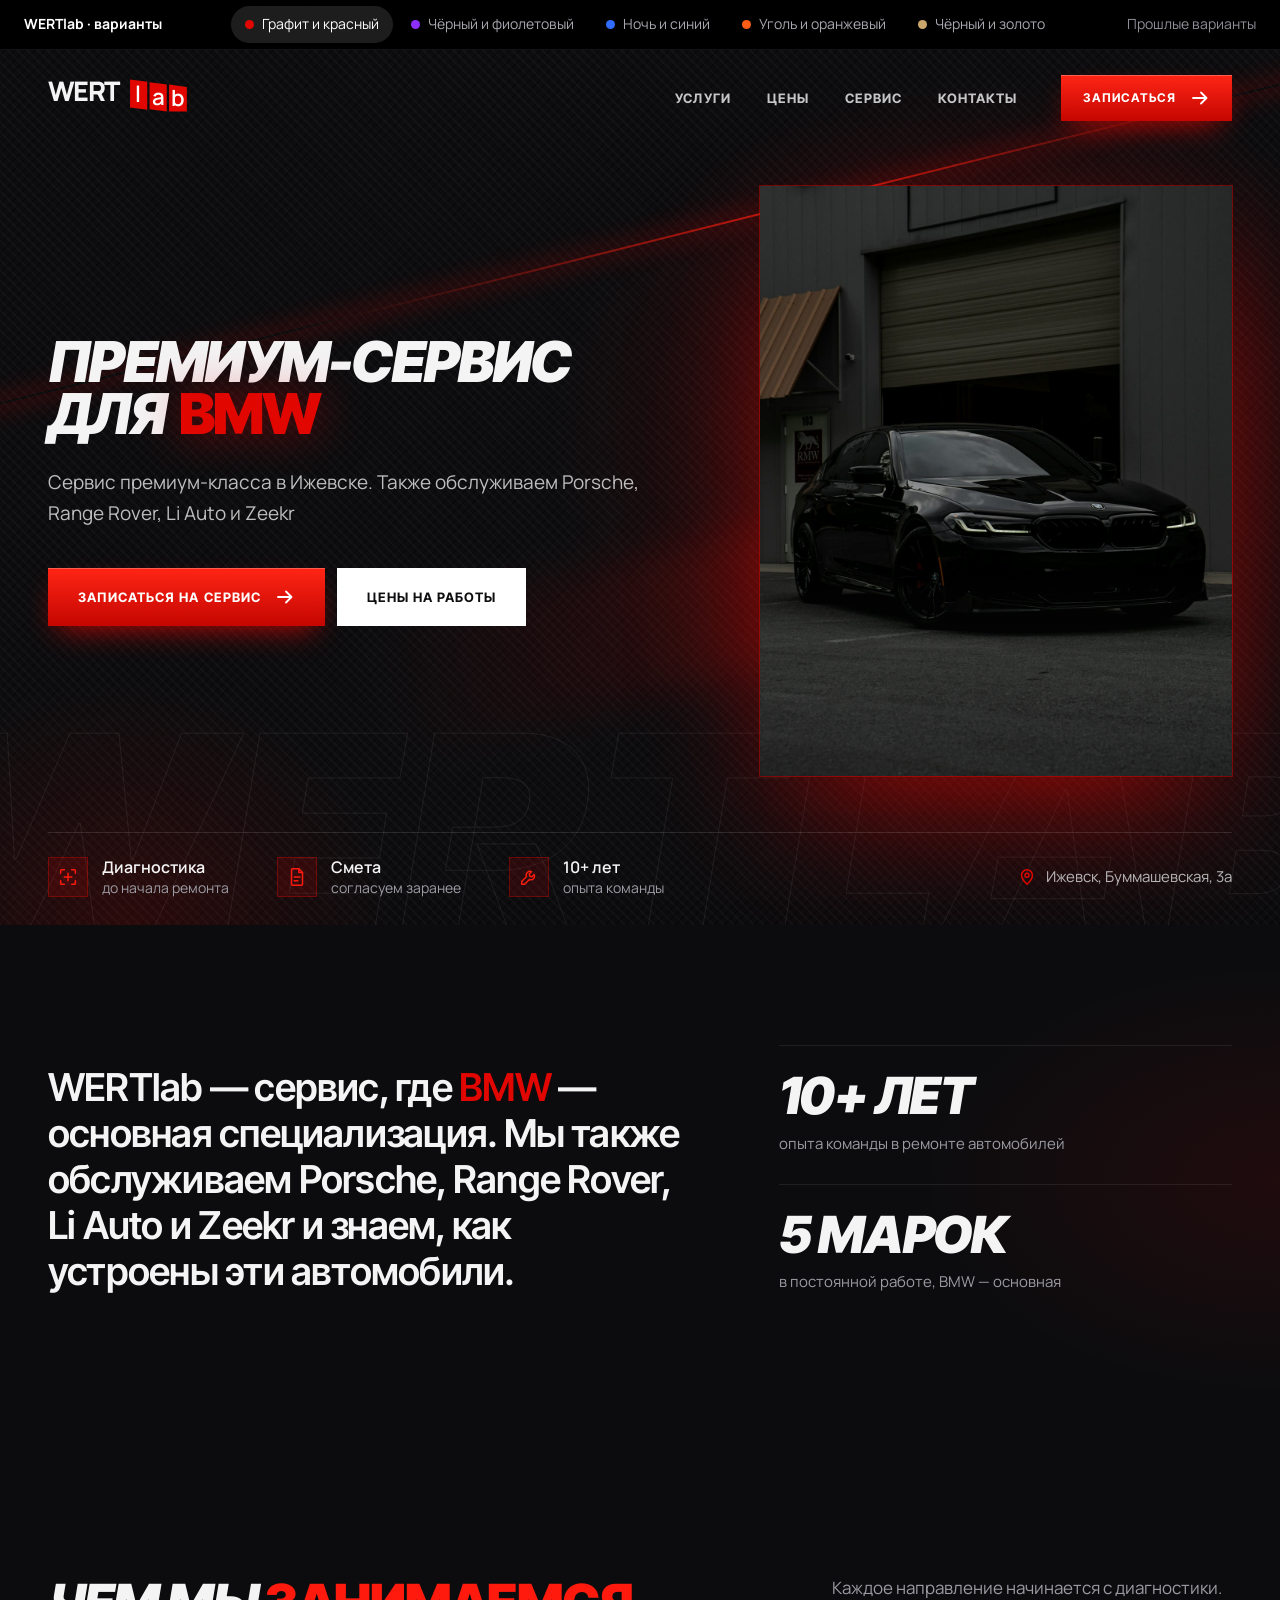
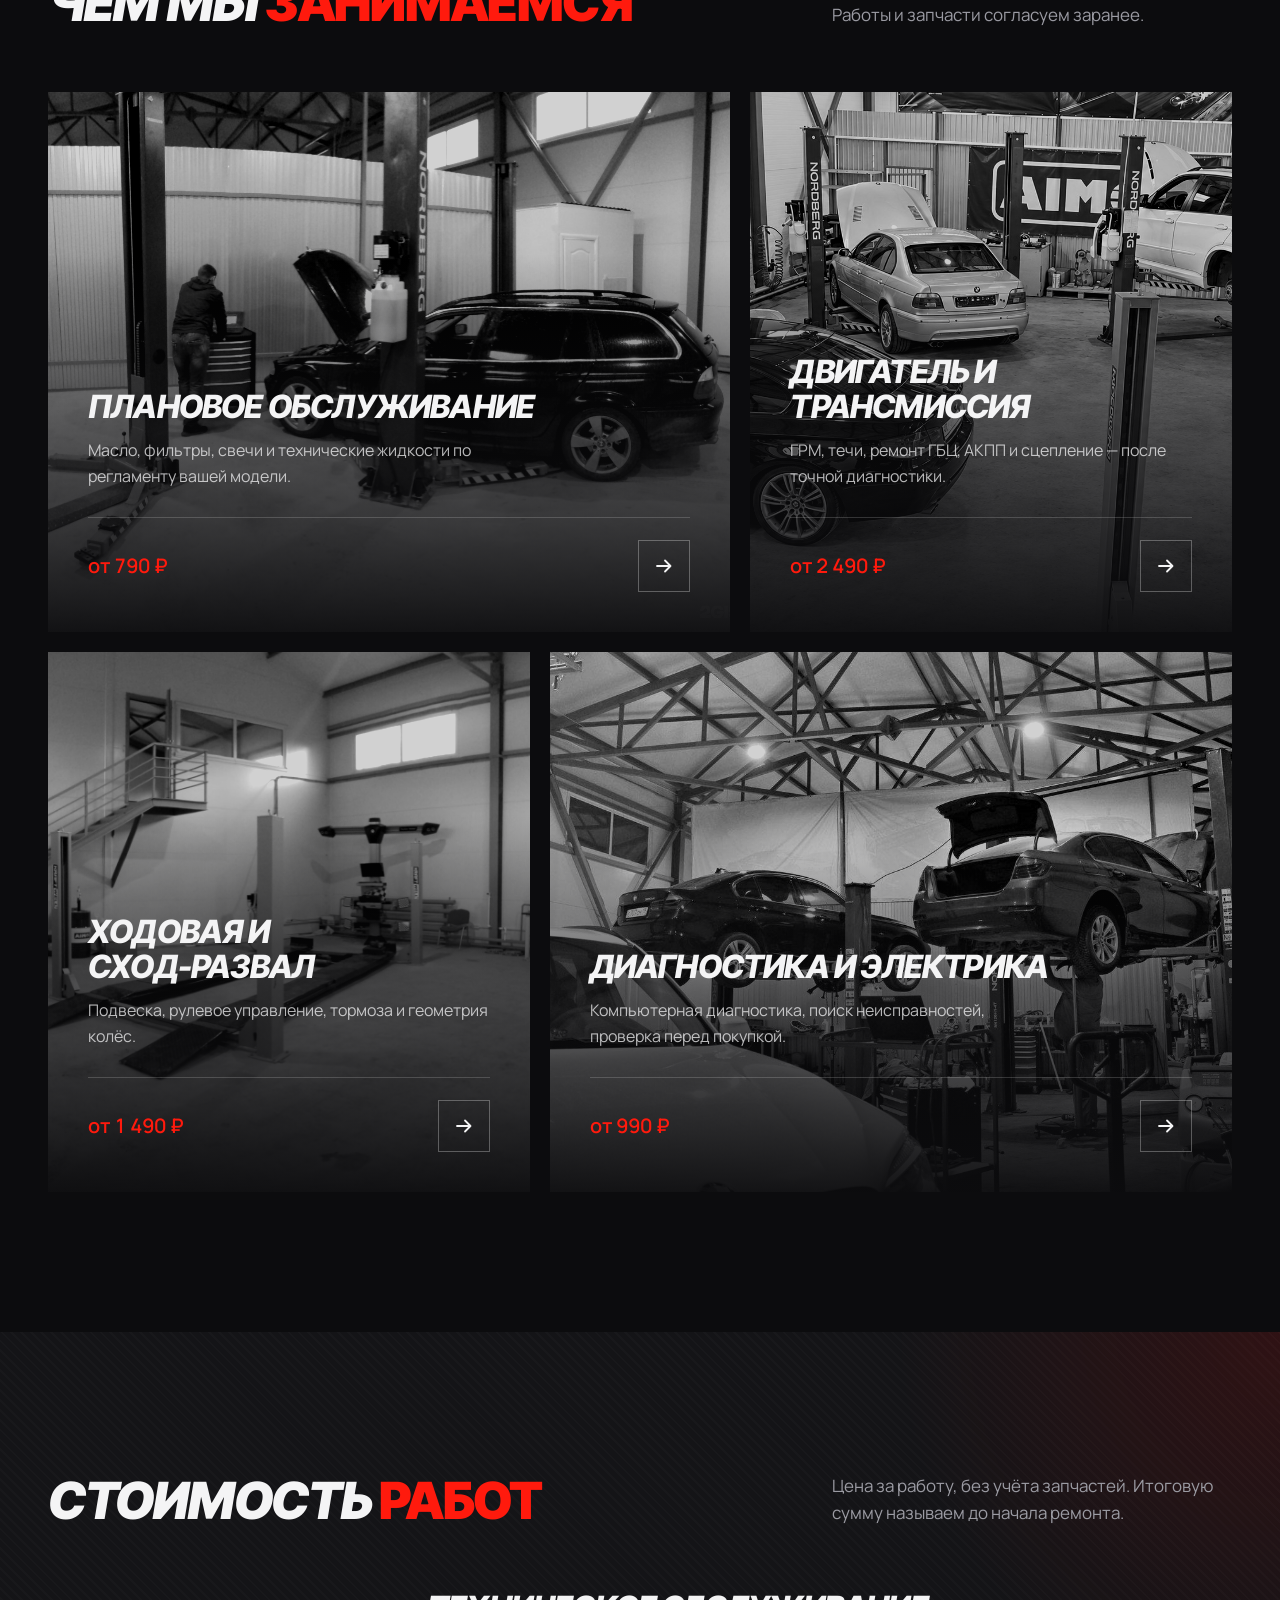
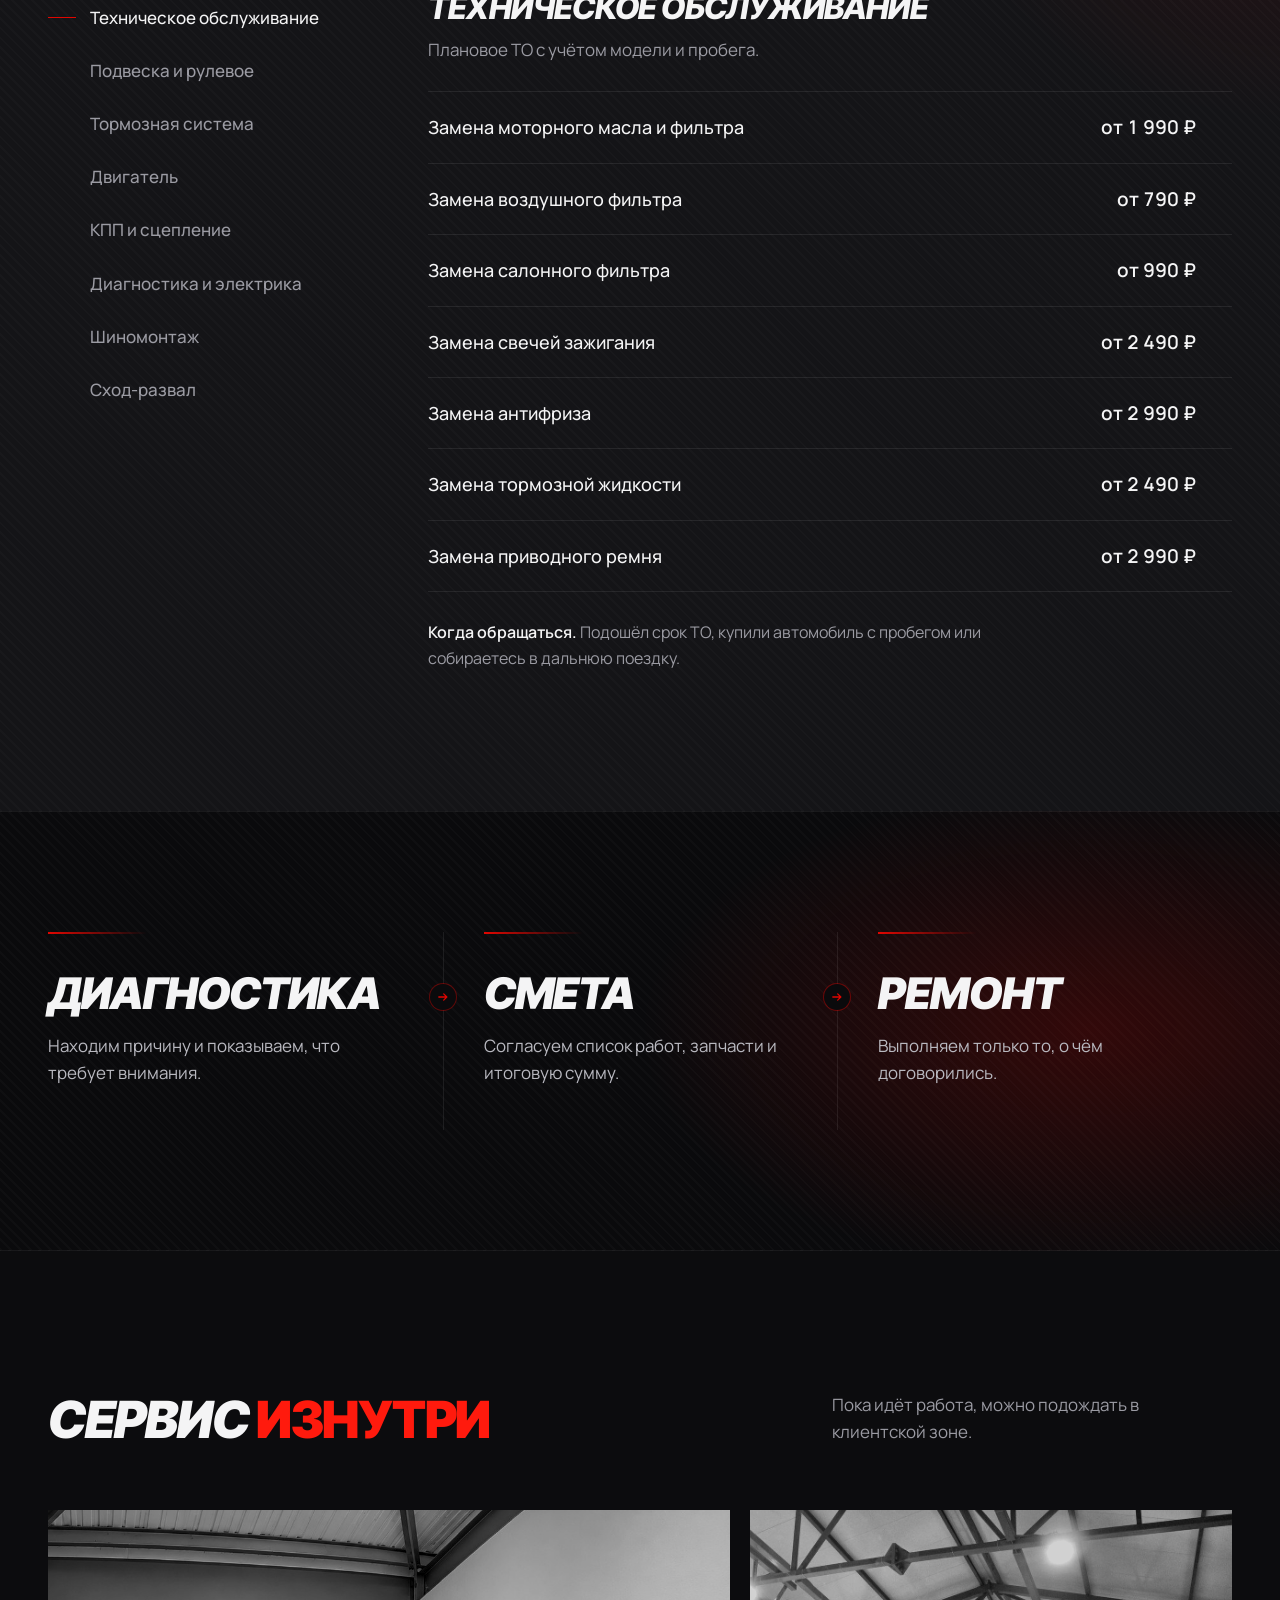
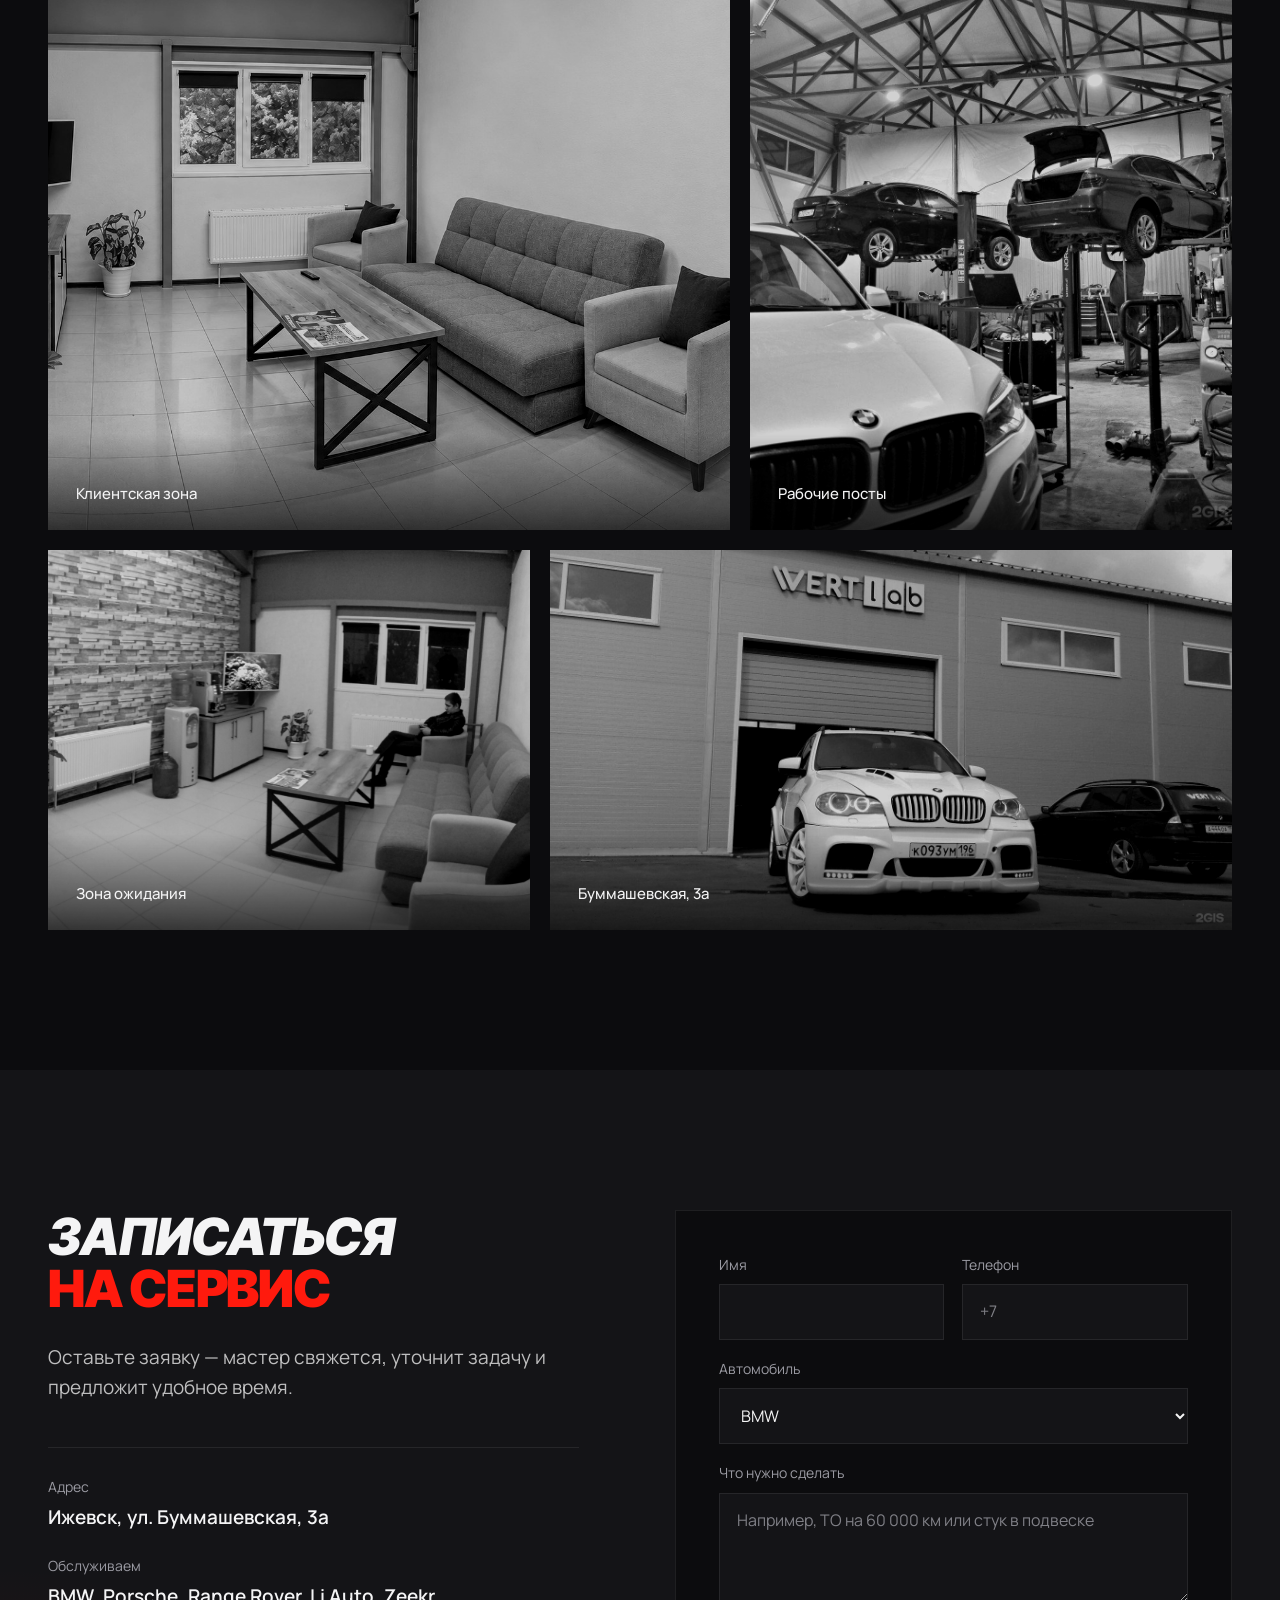
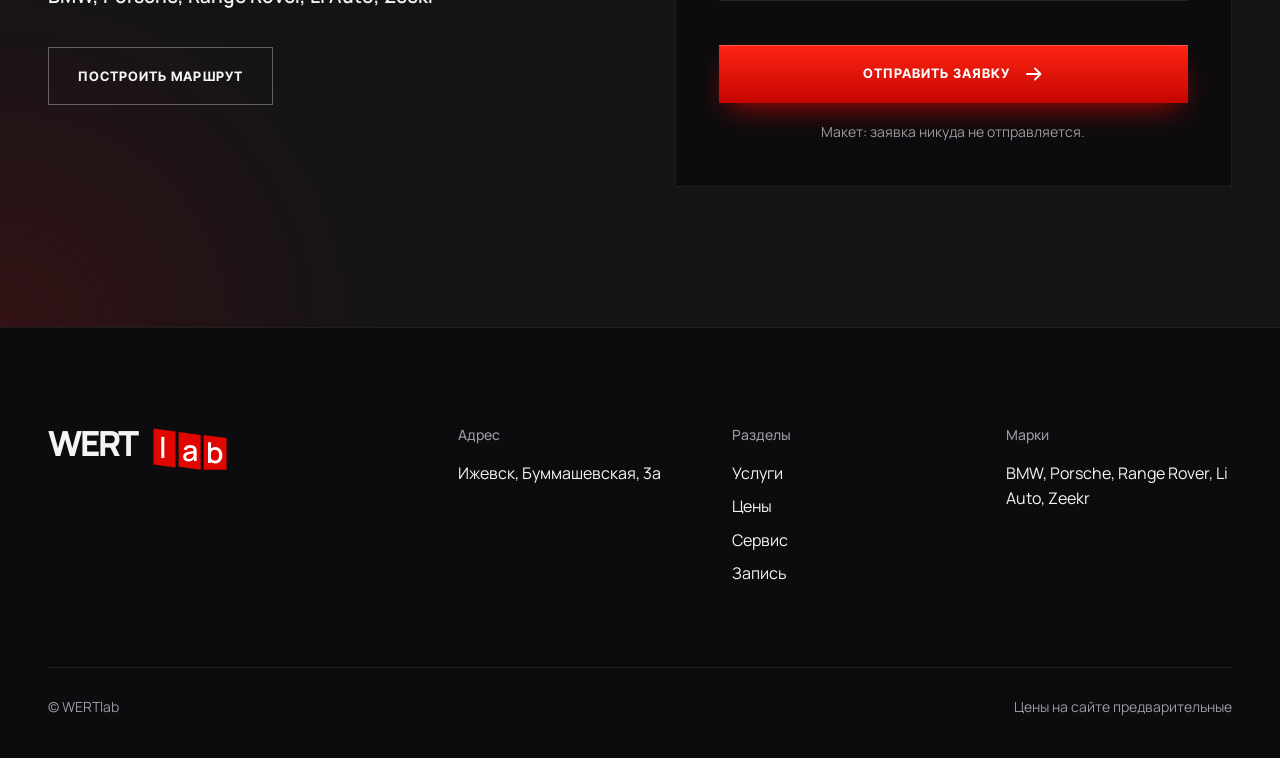
==== index.html @ 6cf9377e "WERTlab: 5 design variants for preview Co-Authored-By: Claude Opus 5.5 <noreply@anthropic.com>" ====
<!doctype html>
<html lang="ru"><head><meta charset="UTF-8"><meta name="viewport" content="width=device-width,initial-scale=1"><meta name="theme-color" content="#0b0b0e"><meta name="description" content="WERTlab — обслуживание и ремонт BMW, Porsche, Range Rover, Li Auto и Zeekr в Ижевске."><title>WERTlab — автосервис</title>
<link rel="preconnect" href="https://fonts.googleapis.com"><link rel="preconnect" href="https://fonts.gstatic.com" crossorigin>
<link href="https://fonts.googleapis.com/css2?family=Manrope:wght@400;500;600;700;800&family=Oswald:wght@500;600;700&family=Jost:wght@400;500;600&family=Inter+Tight:ital,wght@0,500;0,600;0,700;0,800;0,900;1,800;1,900&family=Cormorant+Garamond:ital,wght@0,500;0,600;1,500;1,600&display=swap" rel="stylesheet">
<link rel="stylesheet" href="v6.css"><link rel="stylesheet" href="v6-accent.css"></head>
<body>
<div class="switcher"><span class="switcher-title">WERTlab · варианты</span><div class="switcher-tabs"></div><a href="old.html" class="switcher-old">Прошлые варианты</a></div>
<main id="site"></main>

<script>if(/tgWebApp/.test(location.hash+location.search))document.write('<script src="https://telegram.org/js/telegram-web-app.js"><\/script>')</script>
<script src="v6.js"></script></body></html>
---- v6.css ----
/* WERTlab v6 — пять премиальных тем на общей редакционной сетке */
:root{--ease:cubic-bezier(.16,1,.3,1);--sw:50px}
.red{--bg:#0f0f11;--s1:#161619;--s2:#1e1e22;--ink:#f4f4f5;--muted:#9b9ba3;--line:#ffffff14;--accent:#e10600;--accent-hi:#ff1a0d;--on:#fff;
 --hf:'Jost',sans-serif;--hw:500;--hls:.01em;--htt:uppercase;--r:0px;--rb:0px;--grade:grayscale(1) contrast(1.12) brightness(.82);--tint:transparent}
.violet{--bg:#09090c;--s1:#101015;--s2:#17171e;--ink:#fafafa;--muted:#a1a1ac;--line:#ffffff13;--accent:#8a2eff;--accent-hi:#a052ff;--on:#fff;
 --hf:'Manrope',sans-serif;--hw:700;--hls:-.035em;--htt:none;--r:16px;--rb:12px;--grade:saturate(.55) contrast(1.06) brightness(.78);--tint:#8a2eff}
.blue{--bg:#060a12;--s1:#0c121e;--s2:#121a2a;--ink:#f1f4fa;--muted:#97a3b8;--line:#a9bcff17;--accent:#2f6bff;--accent-hi:#5687ff;--on:#fff;
 --hf:'Inter Tight',sans-serif;--hw:500;--hls:-.035em;--htt:none;--r:22px;--rb:999px;--grade:grayscale(1) contrast(1.08) brightness(.85);--tint:#2f6bff}
.orange{--bg:#121212;--s1:#1a1a1a;--s2:#232323;--ink:#f3f0ea;--muted:#a29d95;--line:#ffffff15;--accent:#ff5b14;--accent-hi:#ff7536;--on:#130903;
 --hf:'Oswald',sans-serif;--hw:500;--hls:.005em;--htt:uppercase;--r:0px;--rb:0px;--grade:saturate(.55) contrast(1.1) brightness(.8);--tint:transparent}
.gold{--bg:#0a0908;--s1:#12100e;--s2:#1a1714;--ink:#f2ede4;--muted:#a59c8f;--line:#c9a66b22;--accent:#c9a66b;--accent-hi:#dcbd86;--on:#15100a;
 --hf:'Cormorant Garamond',serif;--hw:500;--hls:-.005em;--htt:none;--r:0px;--rb:0px;--grade:saturate(.4) sepia(.22) contrast(1.05) brightness(.74);--tint:transparent}

*{box-sizing:border-box}html{scroll-behavior:smooth;scroll-padding-top:var(--sw)}
body{margin:0;font-family:'Manrope',Arial,sans-serif;font-size:16px;line-height:1.6;background:var(--bg,#0b0b0e);color:var(--ink,#fff);-webkit-font-smoothing:antialiased}
body:after{content:'';position:fixed;inset:0;z-index:100;pointer-events:none;opacity:.07;mix-blend-mode:overlay;background:url("data:image/svg+xml,%3Csvg xmlns='http://www.w3.org/2000/svg' width='160' height='160'%3E%3Cfilter id='n'%3E%3CfeTurbulence type='fractalNoise' baseFrequency='.8' numOctaves='3' stitchTiles='stitch'/%3E%3C/filter%3E%3Crect width='100%25' height='100%25' filter='url(%23n)'/%3E%3C/svg%3E")}
::selection{background:var(--accent);color:var(--on)}html{scrollbar-color:#ffffff2a var(--bg)}
h1,h2,h3,h4,p,dl,dd,ol,ul,figure{margin:0;padding:0}ol,ul{list-style:none}a{color:inherit;text-decoration:none}
button,input,select,textarea{font:inherit;color:inherit}button{cursor:pointer;background:none;border:0;padding:0;text-align:inherit}
img{display:block;max-width:100%}em{font-style:normal;color:var(--accent)}
:focus-visible{outline:2px solid var(--accent);outline-offset:3px}
.wrap{width:min(1320px,calc(100% - 96px));margin-inline:auto}
#site{background:var(--bg);overflow:clip}
h1,h2,h3{font-family:var(--hf);font-weight:var(--hw);letter-spacing:var(--hls);text-transform:var(--htt);text-wrap:balance}
h1{font-size:clamp(52px,7vw,96px);line-height:.98}
h2{font-size:clamp(38px,4.4vw,64px);line-height:1.02}
.red h1{font-size:clamp(56px,7.4vw,104px);line-height:.95}.red h2{font-size:clamp(36px,4vw,58px)}
.orange h1{font-size:clamp(72px,10vw,150px);line-height:.88}.orange h2{font-size:clamp(46px,5.4vw,80px);line-height:.95}
.gold h1{font-size:clamp(56px,7.2vw,104px);line-height:.98}.gold h2{font-size:clamp(46px,5vw,72px);line-height:1}.gold em{font-style:italic}
.lead{font-size:19px;line-height:1.6;color:color-mix(in srgb,var(--ink) 76%,transparent);max-width:32em}

/* переключатель вариантов */
.switcher{position:sticky;top:0;z-index:90;height:var(--sw);display:flex;align-items:center;gap:16px;padding:0 24px;background:#000;border-bottom:1px solid #ffffff12;font-size:14px;color:#fff}
.switcher-title{font-weight:700;white-space:nowrap}.switcher-tabs{display:flex;gap:4px;margin-inline:auto;overflow-x:auto;scrollbar-width:none}
.switcher-tabs button{display:flex;align-items:center;gap:8px;padding:7px 14px;border-radius:999px;color:#a6a6ae;white-space:nowrap;transition:background .2s,color .2s}
.switcher-tabs button:hover{color:#fff;background:#ffffff0d}.switcher-tabs i{width:9px;height:9px;border-radius:50%}
.switcher-tabs button.on{background:#ffffff1c;color:#fff}.switcher-old{color:#8d8d96;white-space:nowrap}.switcher-old:hover{color:#fff}

/* кнопки */
.btn{--h:58px;position:relative;isolation:isolate;overflow:hidden;display:inline-flex;align-items:center;justify-content:center;gap:14px;height:var(--h);padding:0 30px;border-radius:var(--rb);background:var(--accent);color:var(--on);font-weight:700;font-size:16px;line-height:1;white-space:nowrap;cursor:pointer;user-select:none;-webkit-tap-highlight-color:transparent;
 transition:transform .4s var(--ease),box-shadow .4s var(--ease),background-color .3s,color .3s}
.btn:before{content:'';position:absolute;inset:0;z-index:-1;background:linear-gradient(105deg,transparent 35%,#ffffff45 50%,transparent 65%);transform:translateX(-110%);transition:transform .8s var(--ease)}
.btn:hover{transform:translateY(-2px);background:var(--accent-hi);box-shadow:0 18px 36px -14px color-mix(in srgb,var(--accent) 75%,transparent)}
.btn:hover:before{transform:translateX(110%)}
.btn:active{transform:translateY(0) scale(.97);box-shadow:0 6px 14px -8px var(--accent);transition-duration:.1s}
.arr{width:20px;height:20px;flex-shrink:0;fill:none;stroke:currentColor;stroke-width:1.8;stroke-linecap:round;stroke-linejoin:round;transition:transform .4s var(--ease)}
.btn:hover .arr{transform:translateX(5px)}
.btn-sm{--h:46px;padding:0 22px;font-size:15px}.btn-wide{width:100%}
.btn-ghost{background:transparent;color:var(--ink);box-shadow:inset 0 0 0 1px color-mix(in srgb,var(--ink) 35%,transparent)}
.btn-ghost:hover{background:color-mix(in srgb,var(--ink) 7%,transparent);box-shadow:inset 0 0 0 1px var(--ink),0 18px 36px -20px #000}
.btn-ghost:active{box-shadow:inset 0 0 0 1px var(--ink)}
.btn-ghost:before,.btn-white:before{background:linear-gradient(105deg,transparent 35%,color-mix(in srgb,var(--ink) 14%,transparent) 50%,transparent 65%)}
.btn-white{background:#fff;color:#0d0d0f}.btn-white:hover{background:#fff;box-shadow:0 18px 36px -18px #ffffff70}.btn-white:before{background:linear-gradient(105deg,transparent 35%,#0000001a 50%,transparent 65%)}
.btn-white:active{box-shadow:0 6px 14px -8px #fff8}
.actions{display:flex;flex-wrap:wrap;gap:12px;margin-top:40px}
.gold .btn,.red .btn{text-transform:uppercase;letter-spacing:.14em;font-size:13px;font-weight:700}.gold .btn-sm,.red .btn-sm{font-size:12px}
.orange .btn{text-transform:uppercase;letter-spacing:.08em;font-size:14px}

/* шапка */
.nav{position:absolute;top:var(--sw);left:0;right:0;z-index:20}
.nav-in{display:flex;align-items:center;gap:44px;height:96px}
.brand{width:140px;flex-shrink:0;display:block}.wordmark{width:100%;height:auto;overflow:visible}
.wordmark .wert{font:800 47px 'Manrope',sans-serif;letter-spacing:-3px;fill:var(--ink)}.lab-blocks{fill:var(--accent)}.lab-text{fill:var(--on)}.lab-text text{font:600 39px 'Manrope',sans-serif}
.nav-links{display:flex;gap:36px;margin-left:auto;font-size:15px;font-weight:500}
.nav-links a{position:relative;color:color-mix(in srgb,var(--ink) 80%,transparent);transition:color .25s}.nav-links a:hover{color:var(--ink)}
.nav-links a:after{content:'';position:absolute;left:0;right:0;bottom:-7px;height:1px;background:var(--accent);transform:scaleX(0);transform-origin:right;transition:transform .45s var(--ease)}
.nav-links a:hover:after{transform:scaleX(1);transform-origin:left}
.red .nav-links,.gold .nav-links{text-transform:uppercase;letter-spacing:.14em;font-size:13px}
.orange .nav-links{text-transform:uppercase;letter-spacing:.08em;font-size:14px}

/* фото и грейдинг */
.ph{position:relative;overflow:hidden;border-radius:var(--r);background:var(--s2)}
.ph img{width:100%;height:100%;object-fit:cover;filter:var(--grade);transform:scale(1.001);transition:transform 1.4s var(--ease),opacity 1s var(--ease)}
.ph:after{content:'';position:absolute;inset:0;background:var(--tint);mix-blend-mode:color;opacity:.32;pointer-events:none}
.violet .ph:after{opacity:.16}

/* появление при прокрутке */
.js .rv{opacity:0;transform:translateY(28px);transition:opacity 1s var(--ease),transform 1.1s var(--ease)}
.js .rv.in{opacity:1;transform:none}
.js .ph img{opacity:0;transform:scale(1.08)}.js .ph.in img{opacity:1;transform:scale(1.001)}
.hero .rv{transition-delay:.1s}.hero .lead.rv{transition-delay:.22s}

/* HERO общие */
.hero{position:relative;padding-top:96px}
.hero-media{position:absolute;inset:0;overflow:hidden}.hero-media img{width:100%;height:100%;object-fit:cover;filter:var(--grade)}
.hero-copy{position:relative;z-index:3}
.hero-bar{position:relative;z-index:3;display:flex;align-items:center;gap:40px;padding:24px 0 28px;border-top:1px solid color-mix(in srgb,var(--ink) 16%,transparent);font-size:15px;color:color-mix(in srgb,var(--ink) 72%,transparent)}
.hero-bar a{display:inline-flex;align-items:center;gap:10px;transition:color .25s}.hero-bar a:hover{color:var(--ink)}
.ico{width:18px;height:18px;fill:none;stroke:var(--accent);stroke-width:1.6}
.hb-brands{letter-spacing:.06em}
.hb-scroll{margin-left:auto;width:44px;height:44px;border-radius:50%;box-shadow:inset 0 0 0 1px color-mix(in srgb,var(--ink) 30%,transparent);justify-content:center;transition:box-shadow .3s}
.hb-scroll i{width:1px;height:16px;background:var(--ink);position:relative;animation:cue 2.2s var(--ease) infinite}
.hb-scroll:hover{box-shadow:inset 0 0 0 1px var(--accent)}
@keyframes cue{0%{transform:translateY(-6px);opacity:0}40%{opacity:1}100%{transform:translateY(8px);opacity:0}}

/* full — красный */
.hero-full{min-height:clamp(720px,calc(100svh - var(--sw)),940px);display:flex;flex-direction:column;justify-content:flex-end}
.hero-full .hero-media{left:30%}.hero-full .hero-media img{object-position:center 55%;-webkit-mask:linear-gradient(90deg,transparent,#000 36%);mask:linear-gradient(90deg,transparent,#000 36%)}
.hero-full:before{content:'';position:absolute;inset:0;z-index:2;background:linear-gradient(180deg,var(--bg) 0%,transparent 26%),linear-gradient(90deg,var(--bg) 0%,color-mix(in srgb,var(--bg) 70%,transparent) 38%,transparent 62%),linear-gradient(0deg,var(--bg) 0%,transparent 45%)}
.hero-full .hero-copy{padding-bottom:72px}
.hero-full h1 em{display:inline-block;position:relative}
.hero-full h1 em:after{content:'';position:absolute;left:0;right:0;bottom:-.06em;height:.07em;background:var(--accent);transform-origin:left;animation:line 1.4s .6s var(--ease) both}
@keyframes line{from{transform:scaleX(0)}}

/* split — фиолетовый */
.hero-split{min-height:clamp(720px,calc(100svh - var(--sw)),940px);display:flex;flex-direction:column;justify-content:flex-end}
.hero-split .hero-media{left:38%}.hero-split .hero-media img{object-position:58% center;filter:none}
.hero-split:before{content:'';position:absolute;inset:0;z-index:2;background:linear-gradient(90deg,var(--bg) 0%,var(--bg) 38%,color-mix(in srgb,var(--bg) 55%,transparent) 48%,transparent 64%),linear-gradient(0deg,var(--bg) 0%,transparent 30%)}
.hero-split .glow{position:absolute;right:6%;bottom:110px;width:56%;height:140px;z-index:2;background:radial-gradient(ellipse at center,#8a2eff80,transparent 70%);filter:blur(28px);animation:breathe 6s ease-in-out infinite}
@keyframes breathe{50%{opacity:.6}}
.hero-split .hero-copy{padding-bottom:96px;margin-top:auto}.hero-split .lead{margin-top:28px}

/* center — золото */
.hero-center{min-height:clamp(760px,calc(100svh - var(--sw)),960px);display:flex;flex-direction:column;justify-content:flex-end;text-align:center}
.hero-center .hero-media{bottom:30%}.hero-center .hero-media img{object-position:center 35%;-webkit-mask:linear-gradient(180deg,#000 55%,transparent);mask:linear-gradient(180deg,#000 55%,transparent)}
.hero-center:before{content:'';position:absolute;inset:0;z-index:2;background:linear-gradient(180deg,var(--bg) 0%,transparent 24%,transparent 40%,var(--bg) 74%)}
.hero-center .hero-copy{padding-bottom:80px;display:flex;flex-direction:column;align-items:center}
.hero-center .lead{margin:26px auto 0}.hero-center .actions{justify-content:center}
.hero-center .hero-bar{justify-content:center}.hero-center .hb-scroll{margin-left:0}

/* card — синий */
.hero-card{padding-top:120px}
.hero-card:before{content:'';position:absolute;inset:0;background:radial-gradient(900px 600px at 78% 30%,#2f6bff2b,transparent 70%),radial-gradient(600px 400px at 10% 90%,#2f6bff14,transparent 70%)}
.hc-grid{position:relative;z-index:2;display:grid;grid-template-columns:1fr 1.1fr;gap:72px;align-items:center;padding:40px 0 88px}
.hero-card h1{font-size:clamp(48px,5.6vw,84px);line-height:1}.hero-card .lead{margin-top:28px}
.hc-fig{aspect-ratio:1/1.02;border-radius:var(--r);box-shadow:0 50px 100px -40px #000,inset 0 0 0 1px var(--line)}
.chip{position:absolute;z-index:3;display:flex;flex-direction:column;gap:2px;padding:16px 20px;border-radius:18px;background:color-mix(in srgb,var(--bg) 78%,transparent);backdrop-filter:blur(14px);-webkit-backdrop-filter:blur(14px);box-shadow:0 20px 40px -18px #000,inset 0 0 0 1px #a9bcff26;transition:transform .5s var(--ease),box-shadow .4s}
.chip span{font-size:14px;color:var(--muted)}.chip b{font-size:22px;font-weight:600;color:#fff;font-variant-numeric:tabular-nums}
.chip:hover{transform:translateY(-5px);box-shadow:0 26px 48px -18px #000,inset 0 0 0 1px var(--accent)}
.c1{left:28px;bottom:28px}.c2{right:28px;top:28px}

/* strip — оранжевый */
.hero-strip{padding-top:130px}
.hs-top{display:grid;grid-template-columns:1.3fr 1fr;gap:56px;align-items:end;padding-bottom:56px}
.hs-side .actions{margin-top:32px}
.hs-img{height:min(560px,56vw);border-radius:0}
.hs-img img{object-position:center 58%}
.ticker{background:var(--accent);color:var(--on);overflow:hidden;white-space:nowrap}
.ticker div{display:inline-flex;animation:tick 45s linear infinite}
.ticker span{font:500 24px/1 'Oswald',sans-serif;text-transform:uppercase;letter-spacing:.05em;padding:22px 0 22px 36px;display:inline-flex;align-items:center;gap:36px}
.ticker span:after{content:'';width:9px;height:9px;background:currentColor;transform:rotate(45deg)}
@keyframes tick{to{transform:translateX(-50%)}}

/* секции */
.section{padding:140px 0}
.head{display:grid;grid-template-columns:1fr minmax(0,400px);gap:56px;align-items:end;margin-bottom:64px}
.head p{color:var(--muted);font-size:17px}
.gold .head{grid-template-columns:1fr;justify-items:center;text-align:center;gap:22px}

/* интро */
.intro{padding-top:120px}
.intro-grid{display:grid;grid-template-columns:1.35fr 1fr;gap:96px;align-items:start}
.statement{font-family:var(--hf);font-size:clamp(28px,3vw,46px);line-height:1.2;font-weight:500;letter-spacing:-.02em;text-wrap:pretty}
.red .statement,.orange .statement{text-transform:none;letter-spacing:-.01em}
.red .statement{font-family:'Manrope';font-weight:600}
.orange .statement{font-family:'Manrope';font-weight:600}
.gold .statement{font-size:clamp(32px,3.4vw,52px);line-height:1.15}
.intro-ph{aspect-ratio:4/3}
.facts{display:grid;grid-template-columns:1fr 1fr;gap:32px;margin-top:36px;padding-top:28px;border-top:1px solid var(--line)}
.facts dt{font-family:var(--hf);font-weight:var(--hw);font-size:40px;line-height:1;letter-spacing:var(--hls);text-transform:var(--htt);color:var(--ink)}
.facts dd{margin-top:10px;color:var(--muted);font-size:15px}

/* плитки услуг */
.tiles{display:grid;grid-template-columns:repeat(12,1fr);gap:20px}
.tile{position:relative;display:flex;align-items:flex-end;min-height:540px;border-radius:var(--r);overflow:hidden;color:var(--ink);text-align:left}
.t0{grid-column:span 7}.t1{grid-column:span 5}.t2{grid-column:span 5}.t3{grid-column:span 7}
.tile .ph{position:absolute;inset:0;border-radius:0}
.tile:after{content:'';position:absolute;inset:0;background:linear-gradient(0deg,color-mix(in srgb,var(--bg) 96%,transparent) 0%,color-mix(in srgb,var(--bg) 55%,transparent) 38%,transparent 70%);transition:opacity .5s}
.tile-body{position:relative;z-index:2;padding:40px;width:100%}
.tile h3{font-size:34px;line-height:1.08}.red .tile h3{font-size:28px}.orange .tile h3{font-size:42px}.gold .tile h3{font-size:40px}
.tile p{margin-top:14px;max-width:26em;color:color-mix(in srgb,var(--ink) 74%,transparent);font-size:16px}
.tile-foot{display:flex;align-items:center;justify-content:space-between;margin-top:28px;padding-top:22px;border-top:1px solid color-mix(in srgb,var(--ink) 18%,transparent)}
.tile-foot b{font-size:20px;font-weight:600;color:var(--accent-hi);font-variant-numeric:tabular-nums}
.tile-foot i{width:52px;height:52px;border-radius:50%;display:grid;place-items:center;box-shadow:inset 0 0 0 1px color-mix(in srgb,var(--ink) 30%,transparent);transition:background .35s,box-shadow .35s,transform .5s var(--ease)}
.red .tile-foot i,.orange .tile-foot i,.gold .tile-foot i{border-radius:0}
.tile:hover .ph img{transform:scale(1.06)}
.tile:hover .tile-foot i{background:var(--accent);color:var(--on);box-shadow:none;transform:rotate(-45deg)}
.tile:active .tile-foot i{transform:rotate(-45deg) scale(.92)}

/* прайс */
.prices-sec{background:var(--s1)}
.pl{display:grid;grid-template-columns:300px 1fr;gap:80px;align-items:start}
.pl-tabs{display:flex;flex-direction:column;position:sticky;top:calc(var(--sw) + 32px)}
.pl-tab{display:flex;align-items:center;gap:14px;padding:13px 0;font-size:17px;font-weight:500;color:var(--muted);transition:color .3s}
.pl-tab:before{content:'';width:28px;height:1px;background:var(--accent);transform:scaleX(0);transform-origin:left;transition:transform .45s var(--ease)}
.pl-tab:hover{color:var(--ink)}.pl-tab:hover:before{transform:scaleX(.5)}
.pl-tab.on{color:var(--ink)}.pl-tab.on:before{transform:scaleX(1)}
.gold .pl-tab{font-family:'Cormorant Garamond';font-size:22px}
.pl-body.swap{animation:swap .6s var(--ease)}@keyframes swap{from{opacity:0;transform:translateY(10px)}}
.pl-head{padding-bottom:28px}
.pl-head h3{font-size:40px;line-height:1.05}.red .pl-head h3{font-size:32px}.orange .pl-head h3{font-size:48px}.gold .pl-head h3{font-size:48px}
.pl-head p{margin-top:12px;color:var(--muted);font-size:17px}
.pl-row{width:100%;display:flex;align-items:baseline;gap:16px;padding:20px 0;border-top:1px solid var(--line);color:var(--ink);transition:color .25s}
.pl-rows li:last-child .pl-row{border-bottom:1px solid var(--line)}
.pl-name{font-size:18px;font-weight:500;transition:transform .45s var(--ease)}
.pl-dots{flex:1;min-width:24px;border-bottom:1px dotted color-mix(in srgb,var(--ink) 28%,transparent);transform:translateY(-5px)}
.pl-price{font-size:19px;font-weight:600;white-space:nowrap;font-variant-numeric:tabular-nums}
.pl-row i{width:20px;color:var(--accent);opacity:0;transform:translateX(-8px);transition:opacity .3s,transform .45s var(--ease);align-self:center}
.pl-row:hover .pl-name{transform:translateX(8px)}.pl-row:hover .pl-price{color:var(--accent-hi)}.pl-row:hover i{opacity:1;transform:none}
.pl-row:active .pl-name{opacity:.7}
.pl-when{margin-top:28px;color:var(--muted);font-size:16px;max-width:40em}.pl-when b{color:var(--ink);font-weight:600}

/* лента-принципы */
.band{position:relative;min-height:640px;display:flex;align-items:flex-end;padding:120px 0 72px}
.band-media{position:absolute;inset:0;border-radius:0}
.band:before{content:'';position:absolute;inset:0;z-index:1;background:linear-gradient(0deg,var(--bg) 4%,color-mix(in srgb,var(--bg) 60%,transparent) 45%,color-mix(in srgb,var(--bg) 35%,transparent))}
.band-in{position:relative;z-index:2;width:min(1320px,calc(100% - 96px))}
.steps{display:grid;grid-template-columns:repeat(3,1fr);gap:40px}
.steps li{padding-top:28px;border-top:1px solid color-mix(in srgb,var(--ink) 30%,transparent);position:relative}
.steps li:before{content:'';position:absolute;left:0;top:-1px;width:56px;height:1px;background:var(--accent)}
.steps h3{font-size:36px;line-height:1.05}.red .steps h3{font-size:28px}.orange .steps h3{font-size:44px}.gold .steps h3{font-size:44px}
.steps p{margin-top:14px;color:color-mix(in srgb,var(--ink) 75%,transparent);max-width:22em}

/* мозаика */
.mosaic{display:grid;grid-template-columns:repeat(12,1fr);grid-template-rows:300px 300px 380px;gap:20px}
.m1{grid-column:1/8;grid-row:1/3}.m2{grid-column:8/13;grid-row:1/3}.m3{grid-column:1/6;grid-row:3}.m4{grid-column:6/13;grid-row:3}
.mosaic figcaption{position:absolute;left:0;right:0;bottom:0;z-index:2;padding:48px 28px 24px;font-size:15px;font-weight:500;background:linear-gradient(0deg,#000000b0,transparent)}
.mosaic figure:hover img{transform:scale(1.04)}

/* запись */
.book{background:var(--s1)}
.book-grid{display:grid;grid-template-columns:1fr 1.05fr;gap:96px;align-items:start}
.book-info .lead{margin-top:28px}
.contact{display:grid;gap:22px;margin:44px 0 36px;padding-top:28px;border-top:1px solid var(--line)}
.contact dt{font-size:14px;color:var(--muted)}.contact dd{font-size:19px;font-weight:600;margin-top:4px}.contact a{transition:color .25s}.contact a:hover{color:var(--accent-hi)}
.form{display:grid;gap:18px;padding:44px;background:var(--bg);border-radius:var(--r);box-shadow:inset 0 0 0 1px var(--line)}
.row2{display:grid;grid-template-columns:1fr 1fr;gap:18px}
.form label{display:grid;gap:8px}.form label>span{font-size:14px;color:var(--muted)}
.form input,.form select,.form textarea{width:100%;min-height:56px;padding:15px 18px;border:0;border-radius:min(var(--r),10px);background:var(--s1);box-shadow:inset 0 0 0 1px var(--line);font-size:16px;transition:box-shadow .25s,background .25s;resize:vertical}
.form textarea{min-height:108px}
.form input::placeholder,.form textarea::placeholder{color:color-mix(in srgb,var(--muted) 80%,transparent)}
.form input:hover,.form select:hover,.form textarea:hover{box-shadow:inset 0 0 0 1px color-mix(in srgb,var(--ink) 28%,transparent)}
.form input:focus,.form select:focus,.form textarea:focus{outline:0;box-shadow:inset 0 0 0 1.5px var(--accent);background:var(--s2)}
.form select option{background:var(--s1)}
.form .err input{box-shadow:inset 0 0 0 1.5px #ff4d4d}.form .err>span:after{content:' — заполните поле';color:#ff6b6b}
.form .btn{margin-top:8px}
.form-note{font-size:14px;color:var(--muted);text-align:center}
.est{display:flex;justify-content:space-between;gap:16px;align-items:center;padding:16px 18px;border-radius:min(var(--r),10px);background:var(--s2)}.est b{font-size:20px;color:var(--accent-hi);white-space:nowrap}
.done{padding:40px 0;text-align:center}.done h3{font-size:36px}.done p{margin-top:14px;color:var(--muted)}

/* подвал */
.foot{padding:96px 0 40px;border-top:1px solid var(--line)}
.foot-grid{display:grid;grid-template-columns:1.6fr 1fr 1fr 1fr;gap:48px}
.foot-logo{width:180px}
.foot h4{font-size:14px;font-weight:500;color:var(--muted);margin-bottom:14px}
.foot p{display:grid;gap:8px;font-size:16px}.foot p a{transition:color .25s;width:max-content}.foot p a:hover{color:var(--accent-hi)}
.foot-base{display:flex;justify-content:space-between;margin-top:80px;padding-top:28px;border-top:1px solid var(--line);font-size:14px;color:var(--muted)}

/* адаптив */
@media(max-width:1100px){.wrap,.band-in{width:calc(100% - 64px)}
 .hc-grid,.hs-top,.intro-grid,.book-grid{grid-template-columns:1fr;gap:56px}
 .head{grid-template-columns:1fr;gap:18px}
 .pl{grid-template-columns:1fr;gap:32px}.pl-tabs{position:static;flex-direction:row;overflow-x:auto;gap:8px;scrollbar-width:none;margin-inline:-32px;padding-inline:32px}.pl-tabs::-webkit-scrollbar{display:none}
 .pl-tab{flex-shrink:0;padding:12px 18px;font-size:15px;border-radius:var(--rb);box-shadow:inset 0 0 0 1px var(--line)}.pl-tab:before{display:none}.pl-tab.on{box-shadow:inset 0 0 0 1px var(--accent);color:var(--ink)}
 .tiles .tile{grid-column:span 6;min-height:460px}
 .hb-brands{display:none}
 .foot-grid{grid-template-columns:1fr 1fr}}
@media(max-width:760px){.wrap,.band-in{width:calc(100% - 32px)}:root{--sw:52px}
 .switcher{padding:0 8px}.switcher-title,.switcher-old{display:none}.switcher-tabs{margin:0;width:100%}.switcher-tabs button{font-size:13px;padding:7px 12px}
 .nav-in{height:72px;gap:16px}.nav-links{display:none}.brand{width:112px}.nav .btn{margin-left:auto}
 .hero{padding-top:72px}.lead{font-size:17px}
 .actions{flex-direction:column;align-items:stretch;margin-top:32px}.actions .btn{width:100%}
 .hero-full,.hero-split,.hero-center{min-height:780px}
 .hero-full .hero-media{left:0;bottom:40%}.hero-full .hero-media img{object-position:68% center;-webkit-mask:linear-gradient(180deg,#000 50%,transparent);mask:linear-gradient(180deg,#000 50%,transparent)}
 .hero-full:before{background:linear-gradient(180deg,var(--bg) 0%,transparent 22%),linear-gradient(0deg,var(--bg) 40%,transparent 70%)}
 .hero-full .hero-copy,.hero-split .hero-copy,.hero-center .hero-copy{padding-bottom:44px}
 .hero-split .hero-media{left:-30%;right:-30%;bottom:44%}.hero-split:before{background:linear-gradient(0deg,var(--bg) 42%,transparent 70%),linear-gradient(180deg,var(--bg),transparent 25%)}.hero-split .glow{bottom:46%;width:90%}
 .hero-center .hero-media{bottom:42%}
 .hero-bar{gap:16px;padding:18px 0 22px}
 .hero-card{padding-top:88px}.hc-grid{padding:16px 0 56px;gap:40px}.chip{padding:12px 14px}.chip b{font-size:18px}.c1{left:14px;bottom:14px}.c2{right:14px;top:14px}
 .hero-strip{padding-top:100px}.hs-top{gap:24px;padding-bottom:36px}.hs-img{height:300px}.ticker span{font-size:19px;padding:17px 0 17px 24px;gap:24px}
 .section{padding:88px 0}.intro{padding-top:72px}.head{margin-bottom:40px}
 .intro-grid{gap:40px}
 .tiles{gap:14px}.tiles .tile{grid-column:1/-1;min-height:420px}.tile-body{padding:26px}.tile h3{font-size:28px!important}
 .pl-tabs{margin-inline:-16px;padding-inline:16px}.pl-head h3{font-size:32px!important}
 .pl-row{flex-wrap:wrap;gap:6px 12px;padding:16px 0}.pl-name{flex:1 1 100%;font-size:17px}.pl-dots{display:none}.pl-row i{display:none}.pl-price{color:var(--accent-hi)}
 .band{min-height:0;padding:260px 0 56px}.steps{grid-template-columns:1fr;gap:32px}
 .mosaic{grid-template-columns:1fr 1fr;grid-template-rows:280px 220px 220px;gap:12px}.m1{grid-column:1/-1;grid-row:1}.m2{grid-column:1;grid-row:2/4}.m3{grid-column:2;grid-row:2}.m4{grid-column:2;grid-row:3}
 .mosaic figcaption{padding:36px 14px 12px;font-size:14px}
 .book-grid{gap:40px}.form{padding:24px 18px}.row2{grid-template-columns:1fr}
 .foot{padding-top:64px}.foot-grid{grid-template-columns:1fr;gap:32px}.foot-base{flex-direction:column;gap:8px;margin-top:48px}}
@media(prefers-reduced-motion:reduce){html{scroll-behavior:auto}*,*:before,*:after{transition:none!important;animation:none!important}.js .rv,.js .ph img{opacity:1;transform:none}}
.hero-copy .lead,.hs-side .lead{margin-top:28px}.hs-side .lead{margin-top:0}
.hero-full h1 em:after{bottom:-.02em}
.hs-top>*{min-width:0}
@media(max-width:760px){.orange h1{font-size:clamp(48px,15vw,72px)}.red h1{font-size:clamp(44px,13vw,64px)}.gold h1{font-size:clamp(44px,12vw,60px)}h1{font-size:clamp(42px,11.5vw,56px)}}

/* v6.1 — единый премиальный split-герой, правки синего и оранжевого */
.blue{--r:14px;--rb:10px;--tint:transparent;--grade:grayscale(.85) contrast(1.08) brightness(.78)}
.orange{--hf:'Manrope',sans-serif;--hw:700;--hls:-.035em;--htt:none;--r:4px;--rb:4px;--grade:saturate(.5) sepia(.15) contrast(1.08) brightness(.74)}
.orange h1{font-size:clamp(52px,7vw,96px);line-height:.98}.orange h2{font-size:clamp(38px,4.4vw,64px);line-height:1.02}
.orange .btn{text-transform:none;letter-spacing:0;font-size:16px}.orange .nav-links{text-transform:none;letter-spacing:0;font-size:15px}
.orange .tile h3,.orange .steps h3{font-size:34px}.orange .pl-head h3{font-size:40px}
.hero-split .hero-media img,.hero-center .hero-media img{filter:none}
.hero-center .hero-media img{filter:saturate(.45) sepia(.2) brightness(.78)}
.pl-name{flex:1}
.hero-split .hero-copy h1{max-width:9.5em}
/* красный: фото справа, красная вертикаль */
.red .hero-split .hero-media{left:50%}
.red .hero-split:after{content:'';position:absolute;z-index:3;left:50%;top:96px;bottom:96px;width:1px;background:linear-gradient(transparent,var(--accent) 30%,var(--accent) 70%,transparent)}
.red .hero-split:before{background:linear-gradient(90deg,var(--bg) 50%,transparent 62%),linear-gradient(0deg,var(--bg) 0%,transparent 28%),linear-gradient(180deg,var(--bg) 0%,transparent 20%)}
/* фиолетовый */
.violet .hero-split .hero-media{left:42%}
/* синий: кадр в рамке */
.blue .hero-split .hero-media{left:52%;right:48px;top:120px;bottom:120px;border-radius:var(--r);box-shadow:0 60px 120px -40px #000,inset 0 0 0 1px var(--line)}
.blue .hero-split:before{background:radial-gradient(800px 600px at 75% 40%,#2f6bff22,transparent 70%)}
.blue .hero-split .hero-media:after{content:'';position:absolute;inset:0;border-radius:inherit;box-shadow:inset 0 0 0 1px #ffffff14;background:linear-gradient(0deg,#060a1288,transparent 40%)}
/* оранжевый: фото слева, текст справа */
.orange .hero-split .hero-media{left:0;right:50%}
.orange .hero-split:before{background:linear-gradient(270deg,var(--bg) 50%,transparent 64%),linear-gradient(0deg,var(--bg) 0%,transparent 28%),linear-gradient(180deg,var(--bg) 0%,transparent 20%)}
.orange .hero-split .hero-copy{padding-left:calc(50% + 40px)}
.orange .hero-split .hero-bar{justify-content:flex-end}.orange .hb-scroll{margin-left:0}
@media(max-width:1100px){.orange .hero-split .hero-copy{padding-left:0}.blue .hero-split .hero-media{right:32px}}
@media(max-width:760px){
 .hero-split .hero-media,.red .hero-split .hero-media,.violet .hero-split .hero-media,.orange .hero-split .hero-media{left:0;right:0;top:0;bottom:46%}
 .blue .hero-split .hero-media{left:16px;right:16px;top:88px;bottom:50%}
 .hero-split:before,.red .hero-split:before,.orange .hero-split:before{background:linear-gradient(0deg,var(--bg) 46%,transparent 72%),linear-gradient(180deg,var(--bg) 0%,transparent 22%)}
 .red .hero-split:after{display:none}.orange .hero-split .hero-bar{justify-content:flex-start}}
.hero-split h1{font-size:clamp(46px,5.4vw,80px)!important;max-width:none}
.red .hero-split h1{font-size:clamp(42px,4.6vw,68px)!important}
.hero-split .hero-copy>*{max-width:min(46%,620px)}
.orange .hero-split .hero-copy>*{max-width:none}
.violet .hero-split .hero-media{left:48%}
.blue .hero-split .hero-media{left:54%}
.hero-split em{white-space:nowrap}
@media(max-width:1100px){.hero-split .hero-copy>*{max-width:none}}
@media(max-width:760px){.hero-split h1{font-size:clamp(40px,11vw,54px)!important}.hero-split em{white-space:normal}}
.orange .hero-split h1{font-size:clamp(42px,4.6vw,68px)!important}
.orange .hero-split .hero-copy{padding-left:calc(50% + 56px)}
@media(max-width:1100px){.orange .hero-split .hero-copy{padding-left:0}}

/* v6.2 — машина без фона на «сцене», без пустот */
.wrap,.band-in{width:min(1440px,calc(100% - 96px))}
.hero-stage{position:relative;min-height:clamp(720px,calc(100svh - var(--sw)),920px);display:flex;flex-direction:column;padding-top:96px;overflow:hidden}
.stage-bg{position:absolute;inset:0;z-index:0;pointer-events:none;
 background:radial-gradient(ellipse 42% 34% at 70% 52%,color-mix(in srgb,#fff 9%,transparent),transparent 70%),
 radial-gradient(ellipse 50% 22% at 70% 78%,color-mix(in srgb,var(--accent) 34%,transparent),transparent 72%),
 linear-gradient(180deg,transparent 64%,color-mix(in srgb,#fff 3%,transparent) 64.2%,transparent 90%)}
.stage-grid{position:relative;z-index:2;flex:1;display:grid;grid-template-columns:minmax(0,.82fr) minmax(0,1.18fr);align-items:center;gap:24px;padding:24px 0 40px}
.hero-stage .hero-copy{max-width:640px}
.hero-stage h1{font-size:clamp(46px,5.2vw,84px)}
.red .hero-stage h1,.orange .hero-stage h1{font-size:clamp(42px,4.6vw,72px)}
.hero-stage em{white-space:nowrap}
.car{position:relative;margin-right:calc(-1 * max(48px,(100vw - 1440px)/2) + 0px);margin-left:-40px}
.car img{width:100%;height:auto;position:relative;z-index:2;filter:drop-shadow(0 40px 40px #000c);animation:carIn 1.6s var(--ease) both}
.car-floor{position:absolute;z-index:1;left:6%;right:8%;bottom:4%;height:12%;border-radius:50%;background:radial-gradient(closest-side,#000 40%,transparent);filter:blur(8px)}
@keyframes carIn{from{opacity:0;transform:translateX(60px) scale(.98)}}
.hero-stage .hero-bar{border-top-color:color-mix(in srgb,var(--ink) 12%,transparent)}
/* золото: по центру, машина под заголовком */
.gold .stage-grid{grid-template-columns:1fr;justify-items:center;text-align:center;gap:0;padding-top:8px}
.gold .hero-stage .hero-copy{max-width:900px;display:flex;flex-direction:column;align-items:center}.gold .hero-stage .actions{justify-content:center}
.gold .car{margin:-20px 0 0;width:min(980px,90%)}
.gold .stage-bg{background:radial-gradient(ellipse 40% 30% at 50% 72%,#c9a66b33,transparent 70%),radial-gradient(ellipse 60% 40% at 50% 60%,#ffffff0c,transparent 70%)}
.gold .hero-stage .hero-bar{justify-content:center}.gold .hb-scroll{margin-left:0}
/* оранжевый: машина слева */
.orange .stage-grid{grid-template-columns:minmax(0,1.18fr) minmax(0,.82fr)}
.orange .car{order:-1;margin-left:calc(-1 * max(48px,(100vw - 1440px)/2));margin-right:-40px}
.orange .car img{transform:scaleX(-1);animation-name:carInL}@keyframes carInL{from{opacity:0;transform:scaleX(-1) translateX(60px)}}
.orange .stage-bg{background:radial-gradient(ellipse 42% 34% at 30% 52%,#ffffff12,transparent 70%),radial-gradient(ellipse 50% 22% at 30% 78%,#ff5b1455,transparent 72%)}
/* синий: холодный прожектор сверху */
.blue .stage-bg{background:radial-gradient(ellipse 30% 60% at 70% 10%,#5687ff2e,transparent 70%),radial-gradient(ellipse 50% 22% at 70% 78%,#2f6bff55,transparent 72%),radial-gradient(ellipse 42% 34% at 70% 55%,#ffffff12,transparent 70%)}
/* красный: красная линия горизонта */
.red .stage-bg{background:radial-gradient(ellipse 42% 34% at 70% 52%,#ffffff12,transparent 70%),radial-gradient(ellipse 46% 16% at 70% 80%,#e1060066,transparent 72%),linear-gradient(90deg,transparent 40%,#e1060080 70%,transparent) 0 79%/100% 1px no-repeat}
/* интро без фото */
.intro-grid{grid-template-columns:1.4fr 1fr;align-items:end}
.intro .facts{margin-top:0;grid-template-columns:1fr;gap:28px;border-top:0;padding-top:0}
.intro .facts>div{padding-top:24px;border-top:1px solid var(--line)}
.intro .facts dt{font-size:56px}
@media(max-width:1100px){.stage-grid,.orange .stage-grid{grid-template-columns:1fr;gap:8px}.car,.orange .car{order:0;margin:0 -32px}.orange .car img{transform:scaleX(-1)}.intro-grid{grid-template-columns:1fr}.intro .facts{grid-template-columns:1fr 1fr}}
@media(max-width:760px){.wrap,.band-in{width:calc(100% - 32px)}.hero-stage{padding-top:72px;min-height:0}.stage-grid{padding:16px 0 24px}.car,.orange .car{margin:8px -24px 0}
 .hero-stage h1,.red .hero-stage h1,.orange .hero-stage h1{font-size:clamp(38px,10.5vw,52px)}.hero-stage em{white-space:normal}
 .stage-bg,.red .stage-bg,.blue .stage-bg,.orange .stage-bg,.gold .stage-bg{background:radial-gradient(ellipse 70% 20% at 50% 70%,color-mix(in srgb,var(--accent) 35%,transparent),transparent 72%)}
 .intro .facts dt{font-size:40px}}
.car img{filter:brightness(1.55) contrast(1.06) saturate(.9) drop-shadow(0 40px 40px #000c)}
.hero-stage{min-height:clamp(660px,calc(100svh - var(--sw)),860px)}
.stage-grid{grid-template-columns:minmax(0,.9fr) minmax(0,1.1fr)}
.orange .stage-grid{grid-template-columns:minmax(0,1.1fr) minmax(0,.9fr)}
.orange .car img{transform:none;animation-name:carIn}
.hero-stage h1{font-size:clamp(44px,4.6vw,76px)}
.red .hero-stage h1{font-size:clamp(40px,4vw,62px)}
.orange .hero-stage h1{font-size:clamp(42px,4.3vw,70px)}
.red .stage-bg,.violet .stage-bg,.blue .stage-bg,.orange .stage-bg,.gold .stage-bg{box-shadow:none}
.stage-bg:after{content:'';position:absolute;inset:0;background:radial-gradient(ellipse 36% 40% at var(--sx,70%) 50%,#ffffff1f,transparent 70%)}
.orange .stage-bg:after{--sx:30%}.gold .stage-bg:after{--sx:50%;background:radial-gradient(ellipse 40% 36% at 50% 66%,#ffffff1a,transparent 70%)}

/* v6.3 — фото автомобиля справа в первом экране */
.hero-stage{min-height:0}
.stage-bg{display:none}
.stage-grid,.orange .stage-grid{grid-template-columns:minmax(0,1fr) minmax(0,auto);gap:72px;padding:40px 0 56px;align-items:center}
.hero-photo{position:relative;height:clamp(520px,calc(100svh - var(--sw) - 260px),680px);aspect-ratio:4/5;border-radius:var(--r);overflow:hidden;box-shadow:0 50px 100px -40px #000,0 0 0 1px var(--line)}
.hero-photo img{width:100%;height:100%;object-fit:cover;animation:photoIn 1.4s var(--ease) both}
.hero-photo:after{content:'';position:absolute;inset:0;background:linear-gradient(0deg,color-mix(in srgb,var(--bg) 55%,transparent),transparent 35%);pointer-events:none}
.hero-photo:before{content:'';position:absolute;z-index:2;left:0;right:0;bottom:0;height:3px;background:var(--accent)}
@keyframes photoIn{from{opacity:0;transform:scale(1.06)}}
.hero-stage .hero-copy{max-width:720px}
.hero-stage h1{font-size:clamp(46px,5.4vw,88px)}.red .hero-stage h1{font-size:clamp(42px,4.8vw,76px)}.orange .hero-stage h1{font-size:clamp(44px,5vw,80px)}
.orange .hero-photo{order:-1}
.gold .stage-grid{grid-template-columns:minmax(0,1fr) minmax(0,auto);justify-items:stretch;text-align:left;padding-top:40px}
.gold .hero-stage .hero-copy{align-items:flex-start}.gold .hero-stage .actions{justify-content:flex-start}.gold .hero-stage .hero-bar{justify-content:flex-start}.gold .hb-scroll{margin-left:auto}
.gold .hero-photo{box-shadow:0 50px 100px -40px #000,0 0 0 1px #c9a66b40;padding:0}
.violet .hero-photo{box-shadow:0 50px 120px -40px #8a2eff66,0 0 0 1px #ffffff14}
@media(max-width:1100px){.stage-grid,.orange .stage-grid,.gold .stage-grid{grid-template-columns:1fr;gap:40px}.hero-photo,.orange .hero-photo{order:0;height:auto;width:100%;max-width:560px}}
@media(max-width:760px){.hero-photo{max-width:none}}
.hero-photo:before{display:none}
---- v6-accent.css ----
/* v6.4 — строка преимуществ, акценты, насыщенные фоны для красного, оранжевого и золотого */
.hero-bar{gap:48px;flex-wrap:wrap}
.feats{display:flex;gap:48px;flex-wrap:wrap}
.feats li{display:flex;align-items:center;gap:14px}
.feats svg{width:40px;height:40px;padding:9px;border-radius:min(var(--r),12px);fill:none;stroke:var(--accent-hi);stroke-width:1.6;stroke-linecap:round;stroke-linejoin:round;background:color-mix(in srgb,var(--accent) 14%,transparent);box-shadow:inset 0 0 0 1px color-mix(in srgb,var(--accent) 35%,transparent)}
.feats span{display:grid;font-size:14px;line-height:1.35;color:var(--muted)}
.feats b{font-size:16px;color:var(--ink);font-weight:600}
.hero-bar a.hb-addr{margin-left:auto;gap:10px}
h2 em{color:var(--accent-hi)}
.ghost,.beam{display:none}
.stage-bg{overflow:hidden}

/* ===== КРАСНЫЙ: карбон, красные лучи, свечение ===== */
.red{--bg:#0c0c0e;--s1:#141417;--s2:#1c1c20}
.red .stage-bg{display:block;background:
 radial-gradient(ellipse 50% 60% at 78% 45%,#e1060038,transparent 70%),
 radial-gradient(ellipse 30% 40% at 10% 100%,#e1060026,transparent 70%),
 repeating-linear-gradient(45deg,#ffffff06 0 2px,transparent 2px 7px),
 repeating-linear-gradient(-45deg,#00000040 0 2px,transparent 2px 7px)}
.red .stage-bg:after,.orange .stage-bg:after,.gold .stage-bg:after{display:none}
.red .ghost,.orange .ghost,.gold .ghost{display:block;position:absolute;left:50%;bottom:-.18em;transform:translateX(-50%);white-space:nowrap;font:800 clamp(160px,22vw,360px)/1 'Manrope',sans-serif;letter-spacing:-.04em;color:transparent;-webkit-text-stroke:1px rgba(255,255,255,.08);user-select:none}
.red .ghost{font-family:'Jost',sans-serif;font-weight:600;text-transform:uppercase;letter-spacing:.02em;-webkit-text-stroke:1px rgba(255,255,255,.08)}
.red .beam,.orange .beam{display:block;position:absolute;left:-20%;width:140%;transform:rotate(-14deg);pointer-events:none}
.red .b1{top:22%;height:2px;background:linear-gradient(90deg,transparent 30%,#ff1a0d 60%,transparent 85%);box-shadow:0 0 24px 2px #e10600aa;opacity:.8;animation:sweep 7s var(--ease) infinite}
.red .b2{top:58%;height:140px;background:linear-gradient(90deg,transparent 35%,#e1060030 62%,transparent 85%);filter:blur(20px)}
@keyframes sweep{0%,100%{transform:rotate(-14deg) translateX(-6%);opacity:.5}50%{transform:rotate(-14deg) translateX(6%);opacity:1}}
.red .hero-stage h1 em{text-shadow:0 0 48px #e1060080}
.red .hero-photo{box-shadow:0 0 0 1px #e1060070,0 50px 140px -30px #e10600b0}
.red .btn:not(.btn-white):not(.btn-ghost){background:linear-gradient(180deg,#ff2414,#c40500);box-shadow:0 12px 30px -10px #e10600cc,inset 0 1px 0 #ffffff40}
.red .prices-sec{background:radial-gradient(ellipse 50% 60% at 100% 0%,#e1060022,transparent 60%),repeating-linear-gradient(45deg,#ffffff04 0 2px,transparent 2px 7px),var(--s1)}
.red .band:before{background:linear-gradient(0deg,var(--bg) 2%,#0c0c0ecc 40%,#e1060055),linear-gradient(90deg,#e1060033,transparent 60%)}
.red .band .steps li:before{width:100%;height:2px;background:linear-gradient(90deg,#e10600,transparent)}
.red .book{background:radial-gradient(ellipse 50% 70% at 0% 100%,#e1060026,transparent 60%),var(--s1)}
.red .tile:hover .tile-foot i{box-shadow:0 0 30px #e10600aa}
.red .intro{background:radial-gradient(ellipse 40% 60% at 100% 50%,#e1060018,transparent 70%)}

/* ===== ОРАНЖЕВЫЙ: закатное свечение, тёплые лучи ===== */
.orange{--bg:#100b08;--s1:#18110c;--s2:#211810;--muted:#ad9f92;--line:#ffd2b31a}
.orange .stage-bg{display:block;background:
 radial-gradient(ellipse 45% 70% at 26% 100%,#ff5b1466,transparent 65%),
 radial-gradient(ellipse 60% 50% at 30% 40%,#ff7a2a1f,transparent 70%),
 radial-gradient(ellipse 40% 50% at 95% 10%,#ffb36614,transparent 70%),
 linear-gradient(180deg,#100b08,#1a0f08 70%,#100b08)}
.orange .ghost{-webkit-text-stroke:1px rgba(255,138,74,.13);bottom:-.2em}
.orange .b1{top:30%;height:1px;background:linear-gradient(90deg,transparent 20%,#ff8a4a 50%,transparent 80%);box-shadow:0 0 18px #ff5b14;opacity:.7}
.orange .b2{top:48%;height:220px;background:linear-gradient(90deg,transparent 20%,#ff5b1424 45%,transparent 75%);filter:blur(30px)}
.orange .hero-stage h1 em,.orange h2 em{background:linear-gradient(90deg,#ff5b14,#ffa057);-webkit-background-clip:text;background-clip:text;color:transparent}
.orange .hero-photo{box-shadow:0 0 0 1px #ff5b1460,0 50px 140px -30px #ff5b14a0}
.orange .btn:not(.btn-white):not(.btn-ghost){background:linear-gradient(135deg,#ff7a2a,#ff4d0a);box-shadow:0 12px 30px -10px #ff5b14cc,inset 0 1px 0 #ffffff50}
.orange .prices-sec{background:radial-gradient(ellipse 60% 60% at 0% 0%,#ff5b141c,transparent 60%),radial-gradient(ellipse 50% 50% at 100% 100%,#ff5b1414,transparent 60%),var(--s1)}
.orange .band:before{background:linear-gradient(0deg,var(--bg) 2%,#100b08b3 40%,#ff5b1440),linear-gradient(90deg,transparent 40%,#ff5b1433)}
.orange .tile:after{background:linear-gradient(0deg,#100b08f2 0%,#100b0880 40%,#ff5b1418 75%,transparent)}
.orange .book{background:radial-gradient(ellipse 50% 70% at 100% 100%,#ff5b141f,transparent 60%),var(--s1)}

/* ===== ЗОЛОТОЙ: металлик, тёплый свет, рамка ===== */
.gold{--gold:linear-gradient(100deg,#8c6a33 0%,#e8cf96 20%,#b38945 42%,#f7e8bf 60%,#a57c3e 82%,#dcc088 100%);--bg:#0b0907;--s1:#120f0b;--s2:#1a1510}
.gold .stage-bg{display:block;background:
 radial-gradient(ellipse 40% 55% at 78% 40%,#c9a66b2e,transparent 70%),
 radial-gradient(ellipse 35% 45% at 15% 85%,#c9a66b1a,transparent 70%),
 radial-gradient(ellipse 80% 80% at 50% 50%,transparent 50%,#000a 100%)}
.gold .ghost{font:italic 500 clamp(180px,24vw,400px)/1 'Cormorant Garamond',serif;letter-spacing:-.02em;-webkit-text-stroke:1px rgba(201,166,107,.16);bottom:-.25em}
.gold em,.gold h2 em,.gold .hero-stage h1 em{background:var(--gold);background-size:200% 100%;-webkit-background-clip:text;background-clip:text;color:transparent;animation:sheen 8s ease-in-out infinite}
@keyframes sheen{50%{background-position:100% 0}}
.gold .btn:not(.btn-ghost){background:var(--gold);background-size:200% 100%;color:#1a1208;box-shadow:0 12px 30px -12px #c9a66bb0,inset 0 1px 0 #fff6;transition:transform .4s var(--ease),box-shadow .4s var(--ease),background-position .8s var(--ease)}
.gold .btn:not(.btn-ghost):hover{background:var(--gold);background-size:200% 100%;background-position:100% 0;box-shadow:0 18px 40px -12px #c9a66bd0}
.gold .btn-ghost{box-shadow:inset 0 0 0 1px #c9a66b80;color:#f0dfb8}
.gold .btn-ghost:hover{box-shadow:inset 0 0 0 1px #e8cf96,0 18px 36px -20px #000}
.gold .hero-photo{overflow:visible;box-shadow:none}
.gold .hero-photo img{box-shadow:0 50px 120px -40px #000}
.gold .hero-photo:after{display:none}
.gold .hero-photo:before{display:block;content:'';position:absolute;inset:-16px;height:auto;background:none;border:1px solid #c9a66b55;z-index:-1}
.gold .feats svg{stroke:#e8cf96;background:#c9a66b14;box-shadow:inset 0 0 0 1px #c9a66b40}
.gold .section .head h2:after{content:'';display:block;width:120px;height:1px;margin:24px auto 0;background:linear-gradient(90deg,transparent,#c9a66b,transparent)}
.gold .prices-sec{background:radial-gradient(ellipse 50% 60% at 50% 0%,#c9a66b1c,transparent 65%),var(--s1)}
.gold .band:before{background:linear-gradient(0deg,var(--bg) 2%,#0b0907b3 40%,#c9a66b30)}
.gold .book{background:radial-gradient(ellipse 50% 70% at 100% 0%,#c9a66b1a,transparent 60%),var(--s1)}
.gold .tile{box-shadow:inset 0 0 0 1px #c9a66b30}
.gold .tile-foot b,.gold .pl-price{color:#e8cf96}
.gold .facts dt{background:var(--gold);-webkit-background-clip:text;background-clip:text;color:transparent}

@media(max-width:1100px){.hero-bar a.hb-addr{margin-left:0}.feats{gap:24px}}
@media(max-width:760px){.feats{flex-direction:column;gap:16px}.red .ghost,.orange .ghost,.gold .ghost{font-size:34vw}.gold .hero-photo:before{inset:-8px}}

/* номерной знак WERTLAB 18 — фиолетовый вариант */
.hero-photo{container-type:inline-size}
.plate{position:absolute;z-index:3;left:73.4%;top:65.2%;width:21cqw;aspect-ratio:520/112;translate:-50% -50%;transform:perspective(60cqw) rotateY(-16deg) rotateZ(-.6deg);
 display:flex;align-items:stretch;background:linear-gradient(180deg,#f4f4f6,#d9d9de);border:.35cqw solid #111;border-radius:.6cqw;color:#0b0b0d;
 box-shadow:0 .6cqw 1.2cqw #000c,inset 0 0 0 .15cqw #fff8;filter:brightness(.55) contrast(1.05);font-family:'Jost','Manrope',sans-serif;line-height:1;overflow:hidden}
.pl-main{flex:1;display:grid;place-items:center;font-weight:600;font-size:2.55cqw;letter-spacing:.06em;padding-top:.1cqw}
.pl-reg{width:24%;display:flex;flex-direction:column;align-items:center;justify-content:center;gap:.2cqw;border-left:.25cqw solid #111}
.pl-reg b{font-weight:600;font-size:2.2cqw}
.pl-reg small{display:flex;align-items:center;gap:.25cqw;font-size:.75cqw;font-weight:600;letter-spacing:.04em}
.pl-reg i{width:1.3cqw;height:.85cqw;background:linear-gradient(#fff 33%,#1c3fa8 33% 66%,#d52b1e 66%);box-shadow:0 0 0 .05cqw #0006}
.plate:after{content:'';position:absolute;inset:0;background:linear-gradient(100deg,transparent 30%,#ffffff30 45%,transparent 60%);mix-blend-mode:screen}

/* красный: плотный шрифт и новый блок этапов */
.red{--hf:'Inter Tight',sans-serif;--hw:900;--hls:-.025em;--htt:uppercase}
.red h1,.red .hero-stage h1{font-size:clamp(46px,5.2vw,84px);line-height:.92;font-style:italic;letter-spacing:-.03em}
.red h2{font-weight:900;font-style:italic;letter-spacing:-.025em}
.red .tile h3,.red .pl-head h3{font-weight:800;font-style:italic;font-size:32px}
.red .nav-links,.red .btn{font-family:'Inter Tight',sans-serif;letter-spacing:.08em;font-weight:700}
.red .ghost{font-family:'Inter Tight',sans-serif;font-weight:900;font-style:italic;-webkit-text-stroke:1px rgba(255,255,255,.07)}
.red .statement{font-family:'Inter Tight',sans-serif;font-weight:600;letter-spacing:-.02em}
.red .facts dt{font-weight:900;font-style:italic}
/* этапы без розовой заливки фото */
.red .band{min-height:0;padding:120px 0;background:radial-gradient(ellipse 50% 80% at 85% 50%,#e1060030,transparent 70%),repeating-linear-gradient(45deg,#ffffff05 0 2px,transparent 2px 7px),#0a0a0c;border-block:1px solid #ffffff10}
.red .band-media,.red .band:before{display:none}
.red .steps{gap:0;counter-reset:none}
.red .steps li{padding:40px 40px 44px;border-top:0;border-left:1px solid #ffffff14;position:relative;transition:background .4s}
.red .steps li:first-child{border-left:0;padding-left:0}
.red .steps li:before{content:'';position:absolute;left:40px;right:40px;top:0;width:auto;height:2px;background:linear-gradient(90deg,#e10600,transparent);transform:scaleX(.25);transform-origin:left;transition:transform .6s var(--ease)}
.red .steps li:first-child:before{left:0}
.red .steps li:hover:before{transform:scaleX(1)}
.red .steps li:after{content:'';position:absolute;right:-13px;top:52px;width:26px;height:26px;border-radius:50%;background:#0a0a0c url("data:image/svg+xml,%3Csvg xmlns='http://www.w3.org/2000/svg' viewBox='0 0 20 20'%3E%3Cpath d='M4 10h11M11 5.5 15.5 10 11 14.5' fill='none' stroke='%23e10600' stroke-width='1.8' stroke-linecap='round' stroke-linejoin='round'/%3E%3C/svg%3E") center/14px no-repeat;box-shadow:0 0 0 1px #e1060066;z-index:2}
.red .steps li:last-child:after{display:none}
.red .steps h3{font-size:clamp(34px,3.4vw,52px);font-weight:900;font-style:italic;line-height:1}
.red .steps p{font-size:17px;color:#b9b9c0;margin-top:16px}
@media(max-width:760px){.red .steps li,.red .steps li:first-child{padding:28px 0;border-left:0;border-top:1px solid #ffffff14}.red .steps li:before,.red .steps li:first-child:before{left:0;right:0}.red .steps li:after{display:none}}
.red .hero-stage h1{font-size:clamp(42px,4.4vw,72px)}

/* оранжевый: чистые ч/б фото с тёплым свечением вместо бурого тона */
.orange{--grade:grayscale(1) contrast(1.18) brightness(.7);--tint:transparent}
.orange .ph:after{background:linear-gradient(0deg,#ff5b1440,transparent 55%);mix-blend-mode:normal;opacity:1}
.orange .tile:after{background:linear-gradient(0deg,#0b0705f5 0%,#0b0705b0 38%,#0b070520 70%,transparent)}
.orange .tile:hover .ph img{filter:grayscale(.2) contrast(1.1) brightness(.8)}
.orange .tile{box-shadow:inset 0 0 0 1px #ff5b1426}
.orange .tile:hover{box-shadow:inset 0 0 0 1px #ff5b1480,0 30px 60px -30px #ff5b1466}
.orange .mosaic figure:hover img{filter:grayscale(.2) contrast(1.1) brightness(.8)}

/* QA-правки */
.violet{--tint:transparent;--grade:grayscale(.6) contrast(1.08) brightness(.8)}
.orange .band:before{background:linear-gradient(0deg,var(--bg) 4%,#100b08d9 45%,#100b0880),radial-gradient(ellipse 60% 60% at 80% 0%,#ff5b1430,transparent 70%)}
.orange .band-media:after{display:none}
.red .facts dt{font-size:clamp(34px,4vw,56px);white-space:nowrap}
@media(max-width:760px){.red .facts dt,.intro .facts dt{font-size:30px}.intro .facts{gap:20px}}
@media(max-width:1100px){
 .hero-photo,.orange .hero-photo{order:0;width:100%;max-width:none;height:auto;aspect-ratio:4/3}
 .hero-photo img{object-position:center 66%}
 .plate{top:64.7%}
 .red .steps{grid-template-columns:1fr}
 .red .steps li,.red .steps li:first-child{padding:32px 0;border-left:0;border-top:1px solid #ffffff14}
 .red .steps li:before,.red .steps li:first-child:before{left:0;right:0}
 .red .steps li:after{display:none}}
@media(max-width:760px){.hero-photo,.orange .hero-photo{aspect-ratio:4/5}.hero-photo img{object-position:center}.plate{top:65.2%;left:73.4%;width:21cqw}}
.red h1 em{padding-left:.1em}
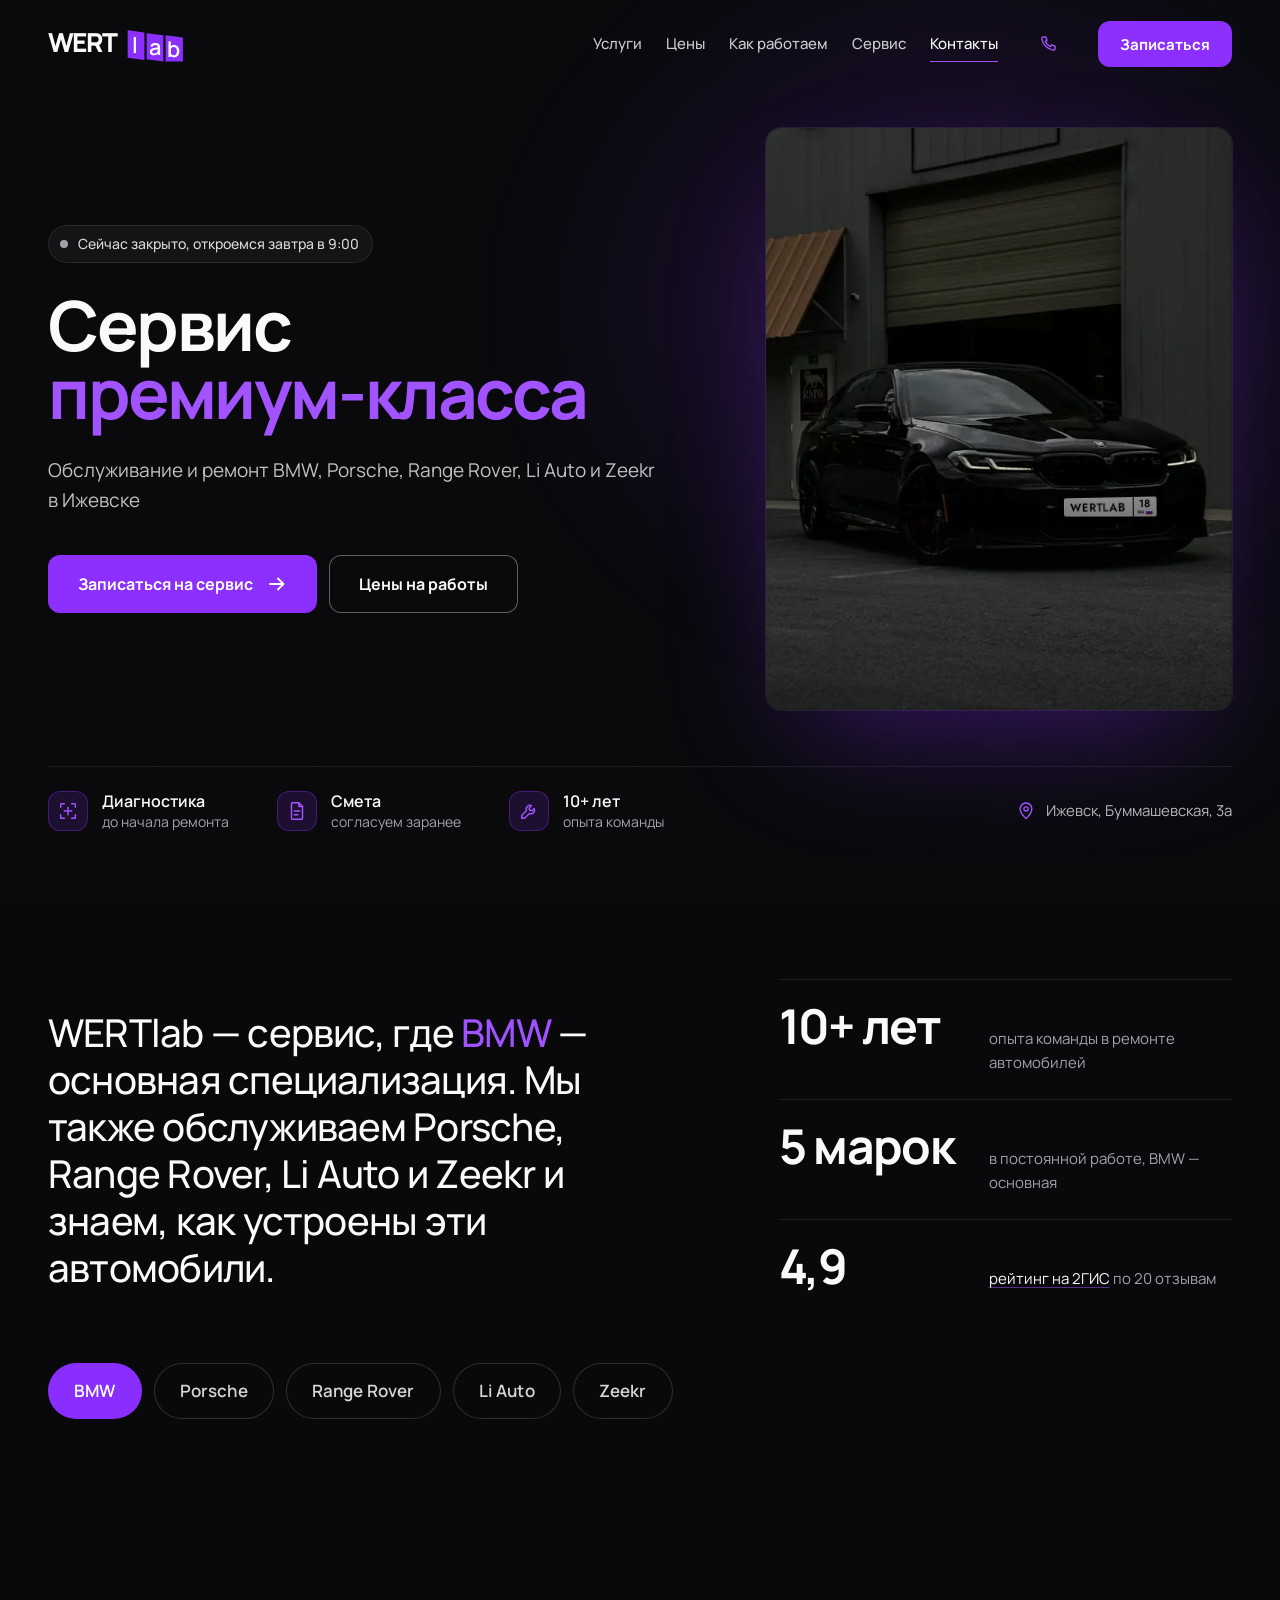
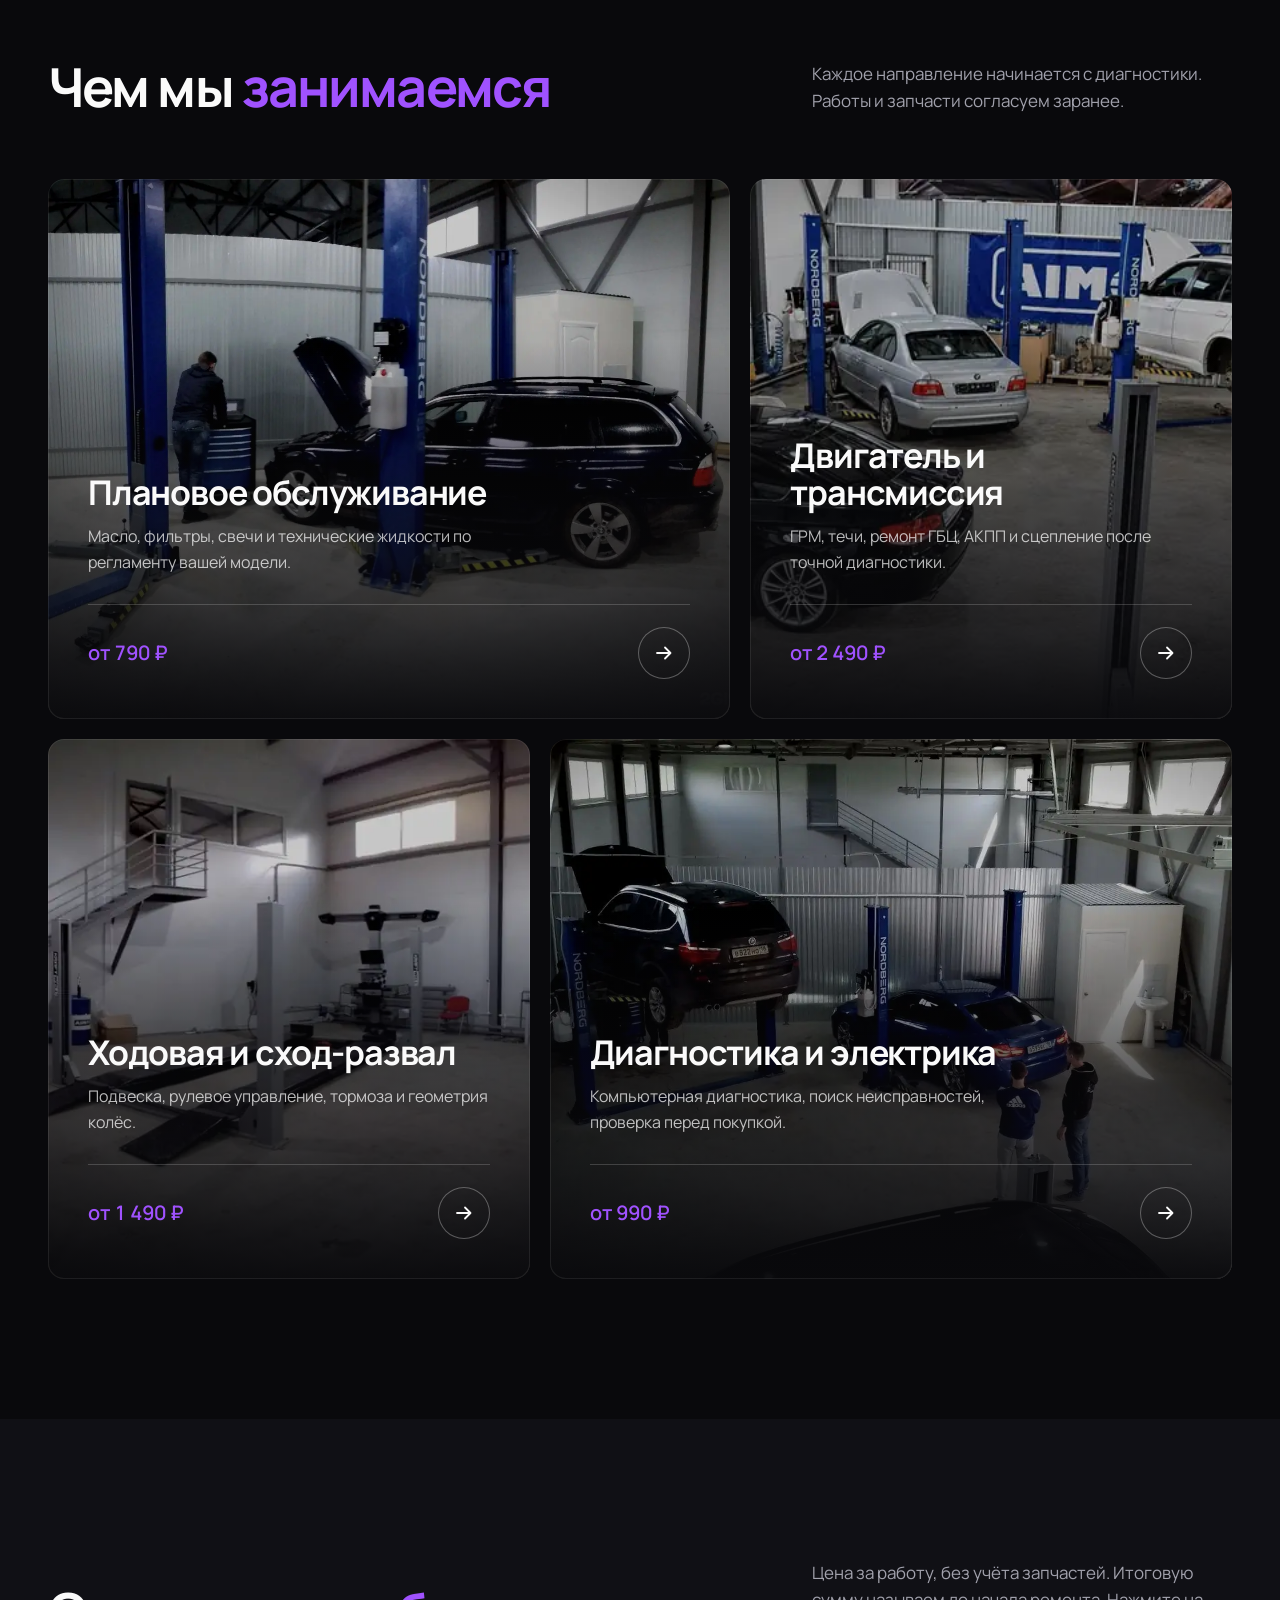
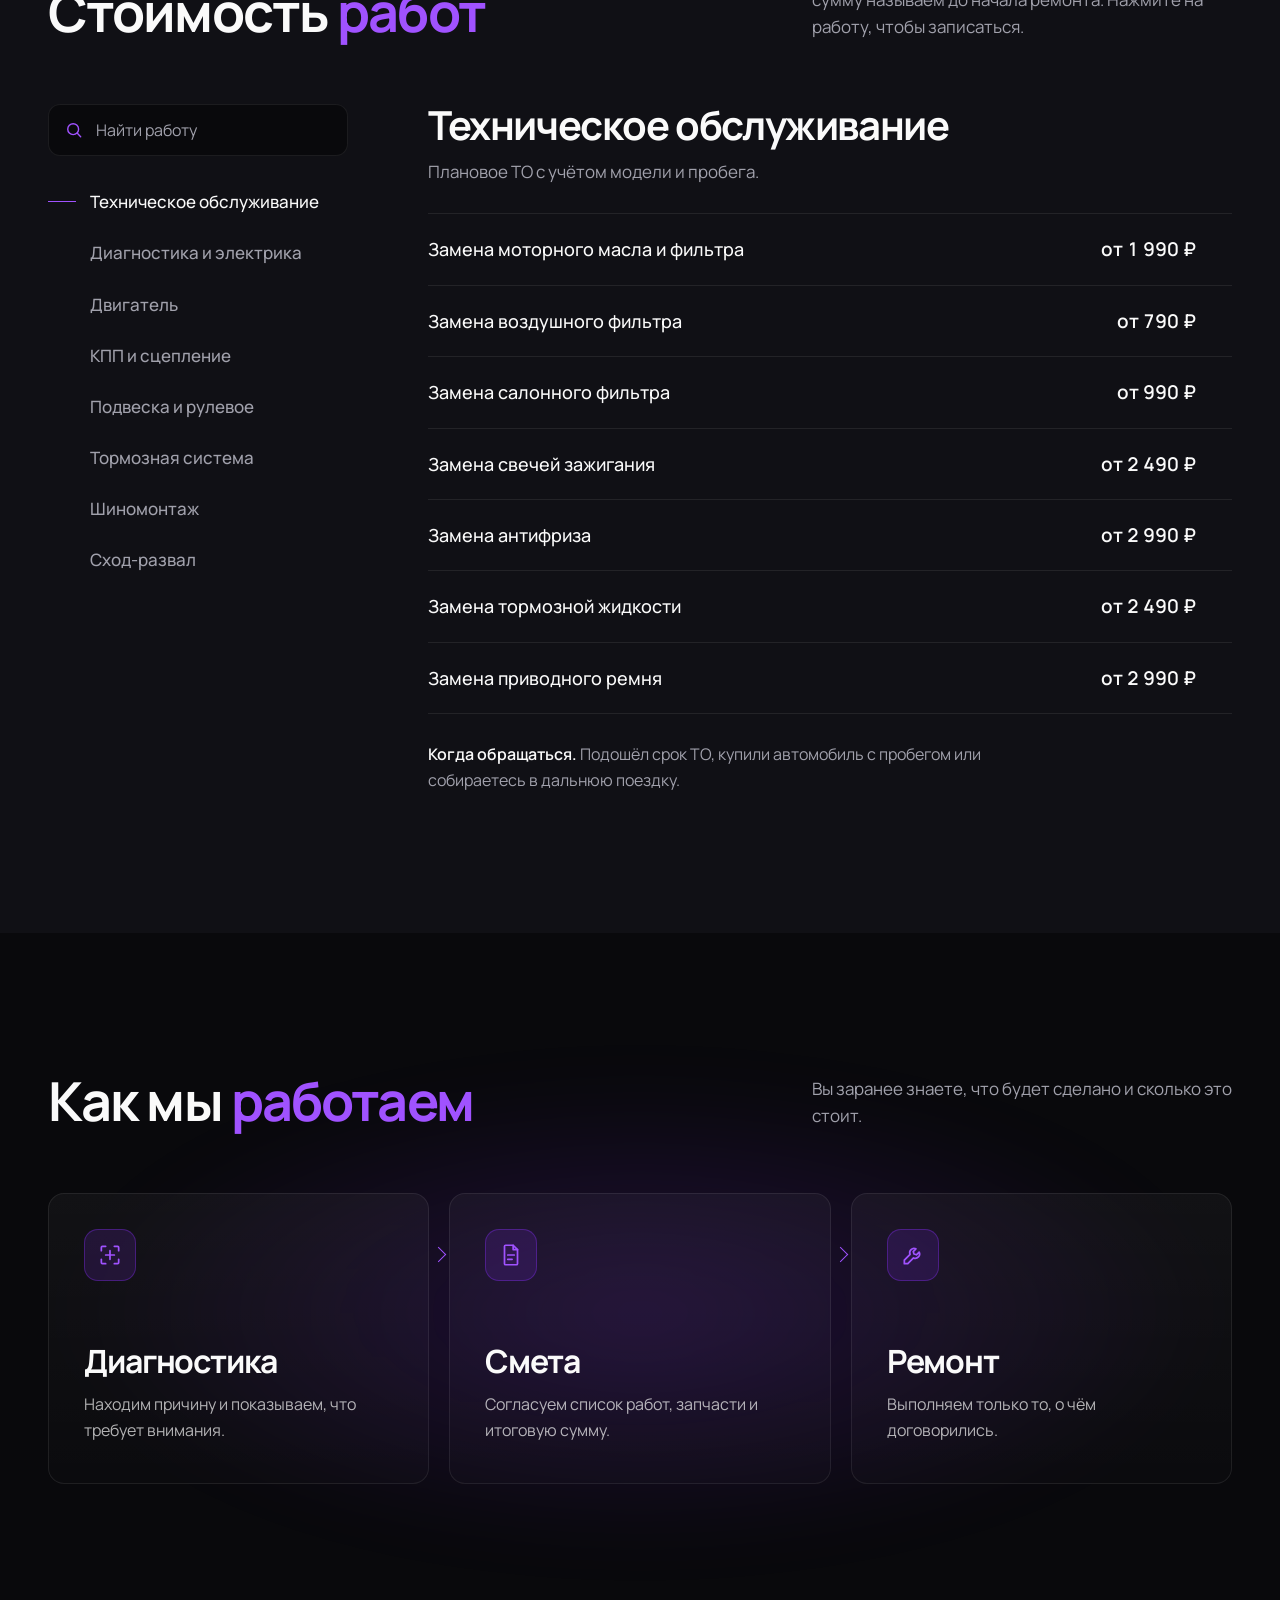
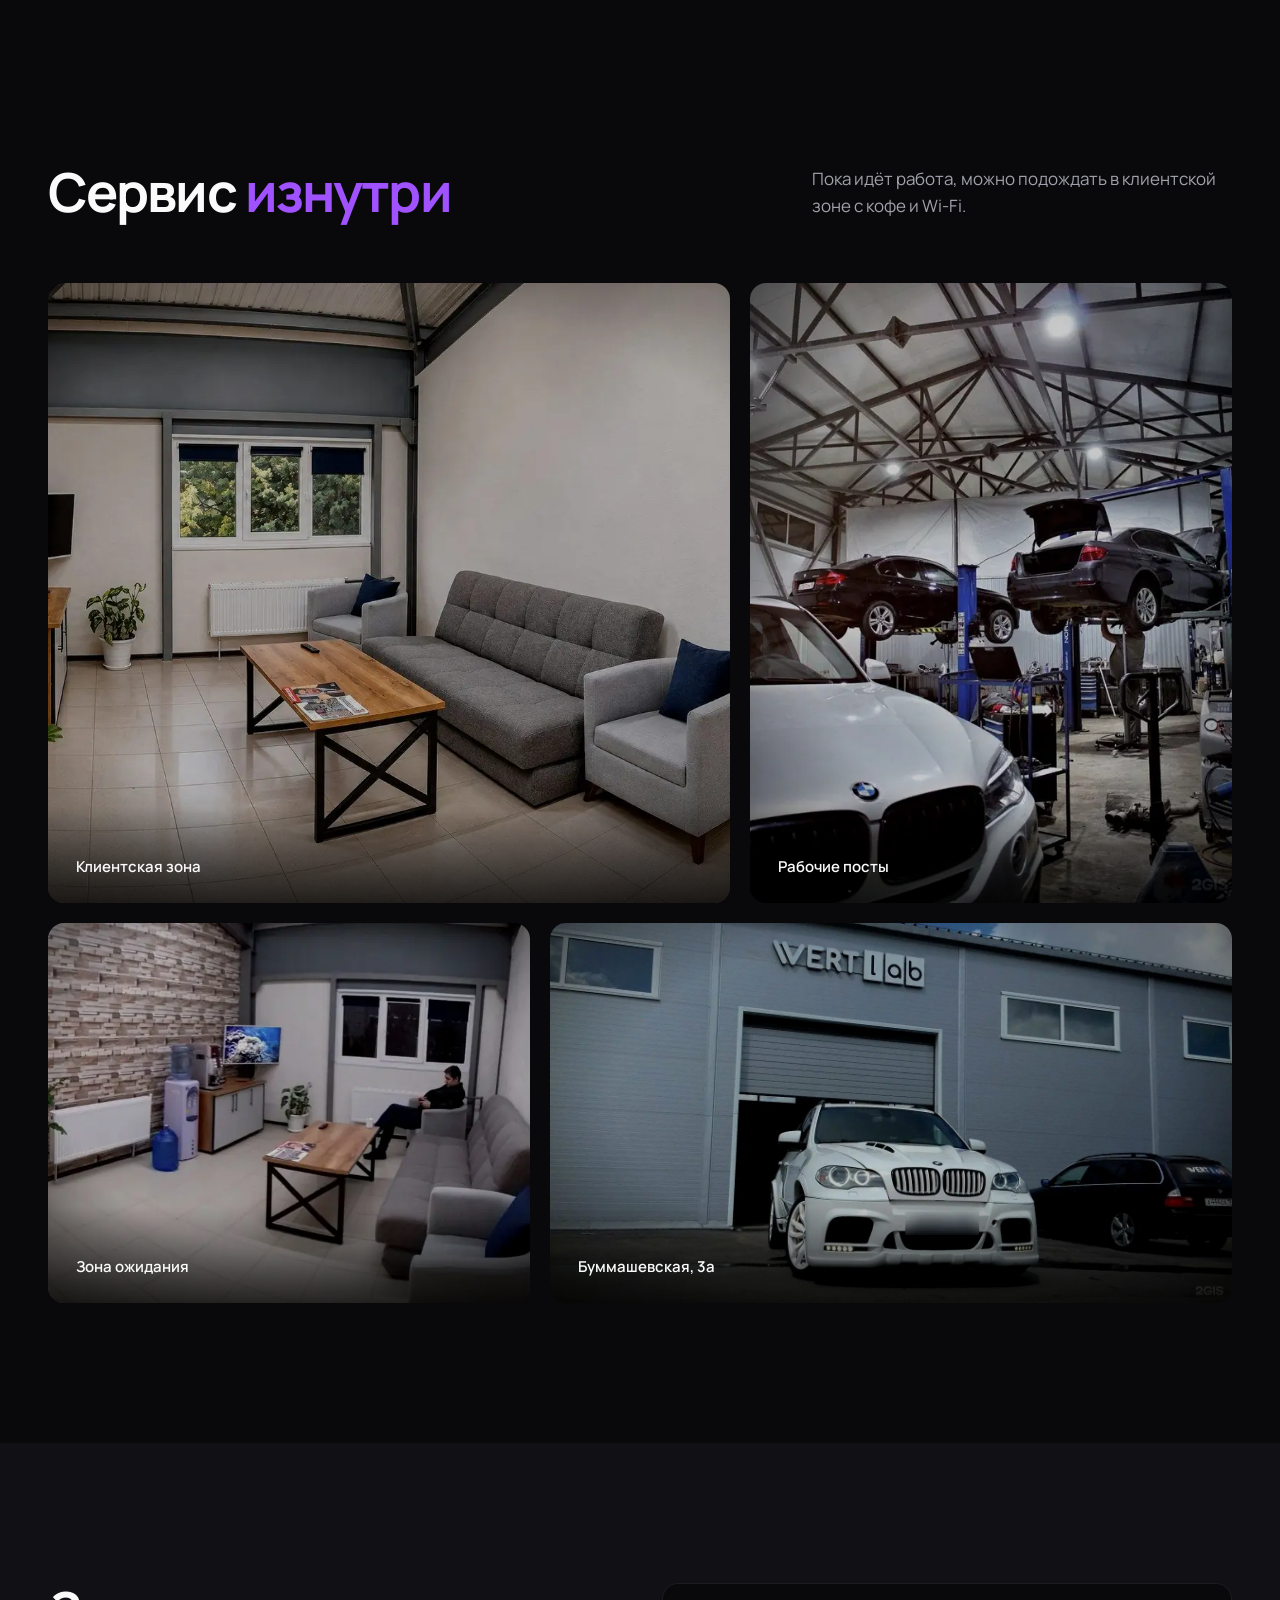
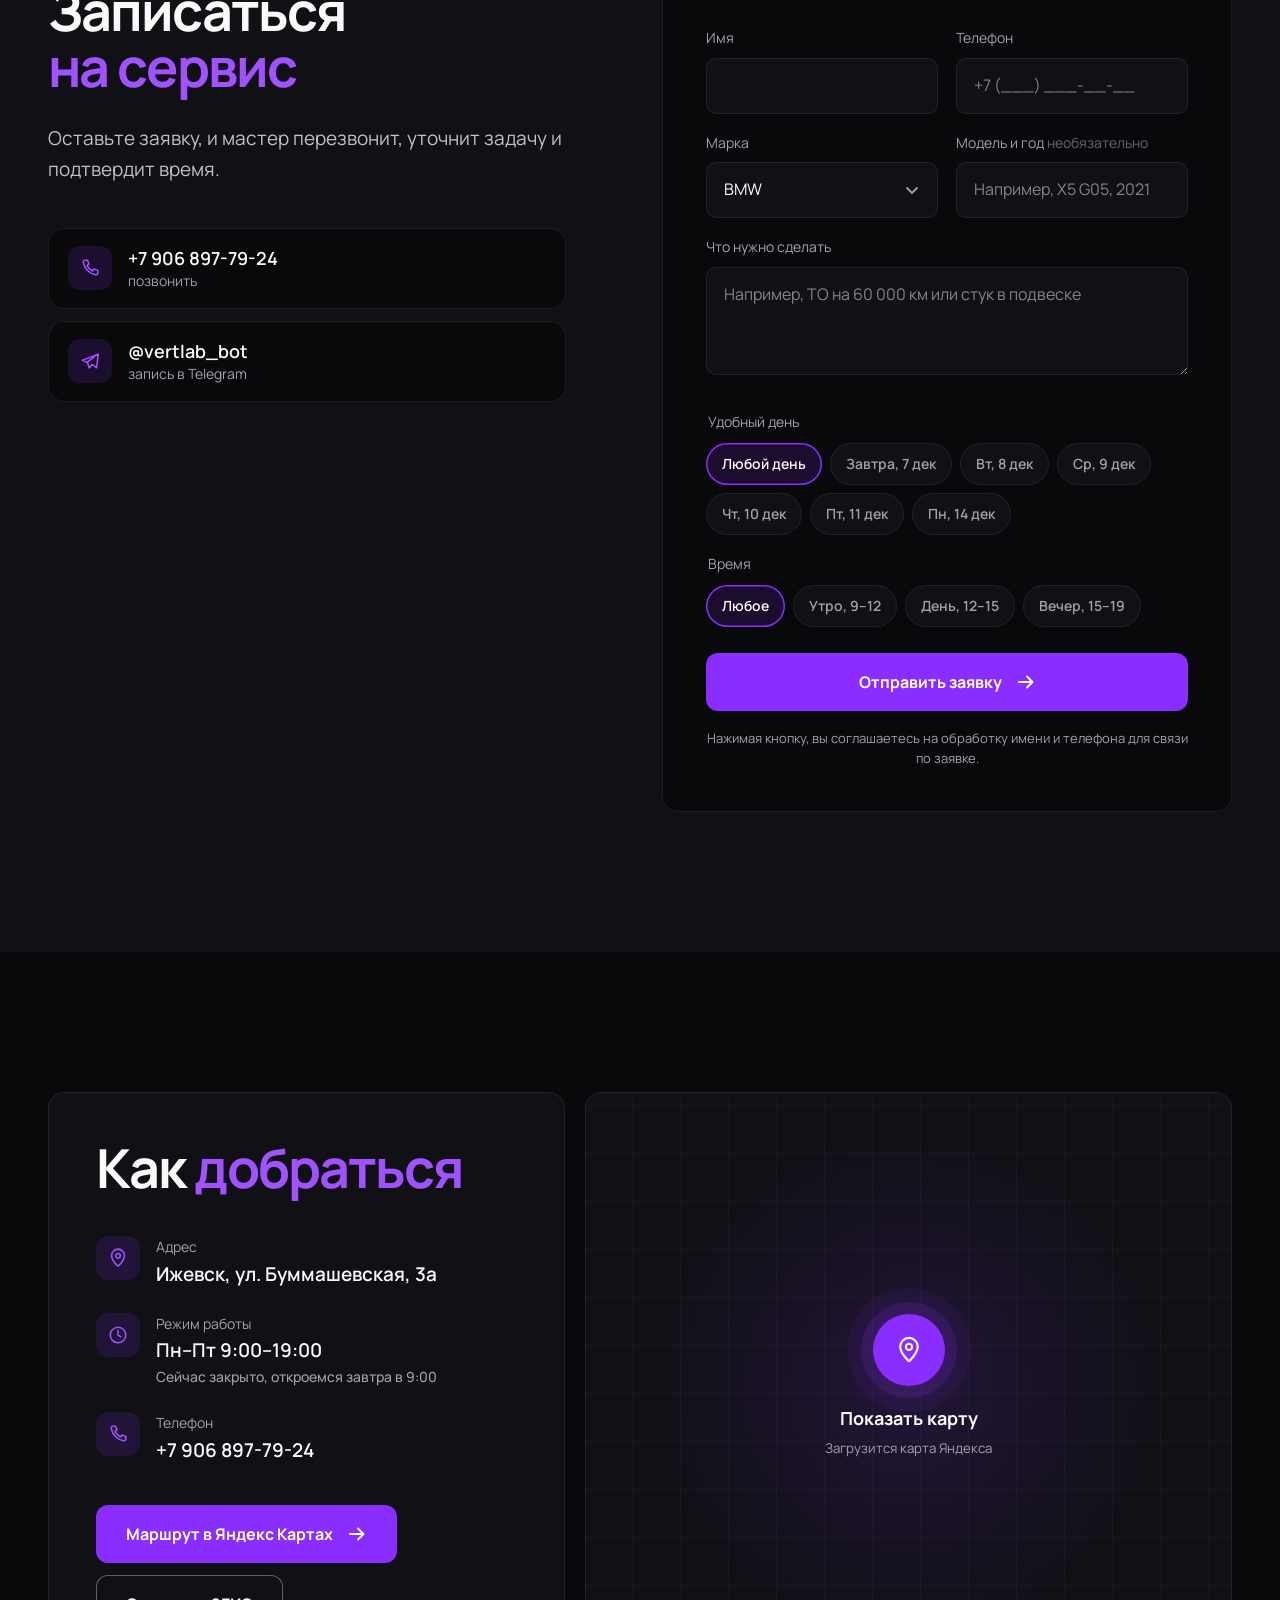
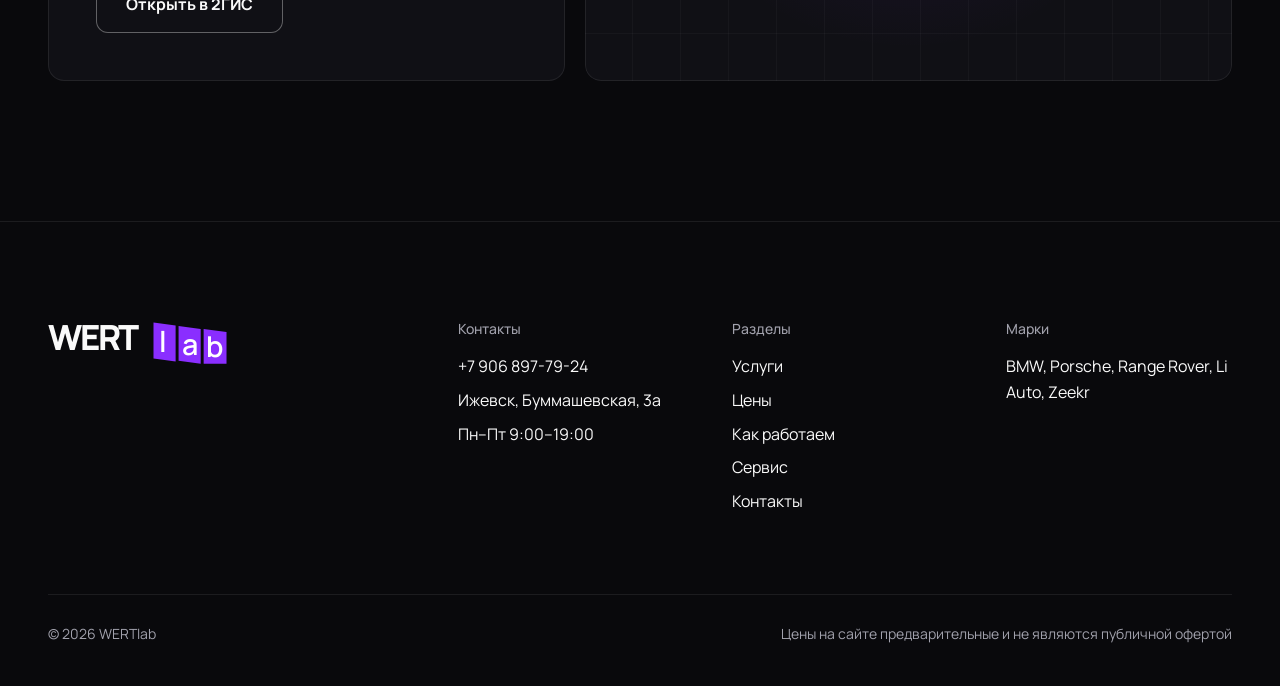
==== commit 2d353f75: "Production site: violet design, optimized images, booking form, SEO Co-Authored-By: Claude Opus 5.5 " ====
--- a/index.html
+++ b/index.html
@@ -1,11 +1,172 @@
 <!doctype html>
-<html lang="ru"><head><meta charset="UTF-8"><meta name="viewport" content="width=device-width,initial-scale=1"><meta name="theme-color" content="#0b0b0e"><meta name="description" content="WERTlab — обслуживание и ремонт BMW, Porsche, Range Rover, Li Auto и Zeekr в Ижевске."><title>WERTlab — автосервис</title>
+<html lang="ru">
+<head>
+<meta charset="utf-8">
+<meta name="viewport" content="width=device-width,initial-scale=1,viewport-fit=cover">
+<title>WERTlab — сервис BMW премиум-класса в Ижевске</title>
+<meta name="description" content="Обслуживание и ремонт BMW, Porsche, Range Rover, Li Auto и Zeekr в Ижевске. Диагностика до начала ремонта, смета согласуется заранее. Буммашевская, 3а.">
+<meta name="theme-color" content="#09090c">
+<meta name="color-scheme" content="dark">
+<link rel="canonical" href="https://ivanich-neiro.github.io/wertlab-variants/">
+<meta property="og:type" content="website"><meta property="og:locale" content="ru_RU"><meta property="og:site_name" content="WERTlab">
+<meta property="og:title" content="WERTlab — сервис премиум-класса в Ижевске"><meta property="og:description" content="BMW, Porsche, Range Rover, Li Auto и Zeekr. Диагностика, ТО и ремонт. Запись онлайн и в Telegram.">
+<meta property="og:url" content="https://ivanich-neiro.github.io/wertlab-variants/"><meta property="og:image" content="https://ivanich-neiro.github.io/wertlab-variants/img/og.jpg"><meta property="og:image:width" content="1200"><meta property="og:image:height" content="630">
+<meta name="twitter:card" content="summary_large_image">
+<link rel="icon" href="favicon.svg" type="image/svg+xml"><link rel="apple-touch-icon" href="img/icon-180.png">
 <link rel="preconnect" href="https://fonts.googleapis.com"><link rel="preconnect" href="https://fonts.gstatic.com" crossorigin>
-<link href="https://fonts.googleapis.com/css2?family=Manrope:wght@400;500;600;700;800&family=Oswald:wght@500;600;700&family=Jost:wght@400;500;600&family=Inter+Tight:ital,wght@0,500;0,600;0,700;0,800;0,900;1,800;1,900&family=Cormorant+Garamond:ital,wght@0,500;0,600;1,500;1,600&display=swap" rel="stylesheet">
-<link rel="stylesheet" href="v6.css"><link rel="stylesheet" href="v6-accent.css"></head>
+<link rel="stylesheet" href="https://fonts.googleapis.com/css2?family=Manrope:wght@400;500;600;700;800&family=Jost:wght@600&display=swap">
+<link rel="preload" as="image" href="img/hero-1200.webp" imagesrcset="img/hero-600.webp 600w, img/hero-1200.webp 1200w" imagesizes="(max-width:1100px) 100vw, 560px" fetchpriority="high">
+<link rel="stylesheet" href="site.css?v=mwi1unzl">
+<script>if(!/[?&]static/.test(location.search))document.documentElement.classList.add('js');if(/tgWebApp/.test(location.hash+location.search)){document.documentElement.classList.add('tg');document.write('<script src="https://telegram.org/js/telegram-web-app.js"><\/script>')}</script>
+<script type="application/ld+json">{"@context":"https://schema.org","@type":"AutoRepair","name":"WERTlab","url":"https://ivanich-neiro.github.io/wertlab-variants/","image":"https://ivanich-neiro.github.io/wertlab-variants/img/og.jpg","telephone":"+79068977924","address":{"@type":"PostalAddress","streetAddress":"ул. Буммашевская, 3а","addressLocality":"Ижевск","addressRegion":"Удмуртская Республика","addressCountry":"RU"},"geo":{"@type":"GeoCoordinates","latitude":56.882068,"longitude":53.226512},"openingHoursSpecification":[{"@type":"OpeningHoursSpecification","dayOfWeek":["Monday","Tuesday","Wednesday","Thursday","Friday"],"opens":"09:00","closes":"19:00"}],"priceRange":"₽₽₽","brand":[{"@type":"Brand","name":"BMW"},{"@type":"Brand","name":"Porsche"},{"@type":"Brand","name":"Range Rover"},{"@type":"Brand","name":"Li Auto"},{"@type":"Brand","name":"Zeekr"}],"sameAs":["https://2gis.ru/izhevsk/firm/70000001037240729"]}</script>
+</head>
 <body>
-<div class="switcher"><span class="switcher-title">WERTlab · варианты</span><div class="switcher-tabs"></div><a href="old.html" class="switcher-old">Прошлые варианты</a></div>
-<main id="site"></main>
+<a class="skip" href="#main">Перейти к содержанию</a>
+<header class="nav" id="nav"><div class="wrap nav-in">
+<a href="#top" class="brand" aria-label="WERTlab, на главную"><svg viewBox="0 0 244 62" role="img" aria-label="WERTlab" class="wordmark "><text x="0" y="44" class="wert">WERT</text><g class="lab-blocks"><path d="M143 6 173 10 173 59 143 55Z"/><path d="M177 11 207 15 207 62 177 58Z"/><path d="M211 15 242 19 242 62 211 62Z"/></g><g class="lab-text"><text x="151" y="46">l</text><text x="181" y="50">a</text><text x="214" y="53">b</text></g></svg></a>
+<nav class="nav-links" aria-label="Основное меню"><a href="#services">Услуги</a><a href="#prices">Цены</a><a href="#process">Как работаем</a><a href="#studio">Сервис</a><a href="#contacts">Контакты</a></nav>
+<a class="nav-phone" href="tel:+79068977924"><svg class="ico" viewBox="0 0 24 24" aria-hidden="true"><path d="M6.6 3.5h2.8l1.4 4.2-2 1.4a12 12 0 0 0 6.1 6.1l1.4-2 4.2 1.4v2.8a2 2 0 0 1-2.2 2A16.6 16.6 0 0 1 4.6 5.7a2 2 0 0 1 2-2.2Z"/></svg><span>+7 906 897-79-24</span></a>
+<a class="btn btn-sm nav-cta" href="#booking"><span>Записаться</span></a>
+<button class="burger" type="button" aria-label="Открыть меню" aria-expanded="false" aria-controls="menu"><svg viewBox="0 0 24 24" aria-hidden="true"><path d="M4 8h16M4 16h16"/></svg></button>
+</div></header>
 
-<script>if(/tgWebApp/.test(location.hash+location.search))document.write('<script src="https://telegram.org/js/telegram-web-app.js"><\/script>')</script>
-<script src="v6.js"></script></body></html>
+<div class="menu" id="menu" hidden><div class="menu-in">
+<div class="menu-top"><svg viewBox="0 0 244 62" role="img" aria-label="WERTlab" class="wordmark "><text x="0" y="44" class="wert">WERT</text><g class="lab-blocks"><path d="M143 6 173 10 173 59 143 55Z"/><path d="M177 11 207 15 207 62 177 58Z"/><path d="M211 15 242 19 242 62 211 62Z"/></g><g class="lab-text"><text x="151" y="46">l</text><text x="181" y="50">a</text><text x="214" y="53">b</text></g></svg><button class="burger" type="button" data-close aria-label="Закрыть меню"><svg viewBox="0 0 24 24" aria-hidden="true"><path d="M6 6l12 12M18 6 6 18"/></svg></button></div>
+<nav aria-label="Мобильное меню"><a href="#services" data-close>Услуги</a><a href="#prices" data-close>Цены</a><a href="#process" data-close>Как работаем</a><a href="#studio" data-close>Сервис</a><a href="#contacts" data-close>Контакты</a></nav>
+<div class="menu-foot"><a class="btn btn-wide" href="#booking" data-close><span>Записаться на сервис</span><svg class="arr" viewBox="0 0 20 20" aria-hidden="true"><path d="M3 10h13M11 4.5 16.5 10 11 15.5"/></svg></a><a class="btn btn-ghost btn-wide" href="tel:+79068977924"><span>+7 906 897-79-24</span></a><p>Ижевск, ул. Буммашевская, 3а<br>Пн–Пт 9:00–19:00</p></div>
+</div></div>
+
+<main id="main">
+<section class="hero" id="top"><div class="wrap hero-grid">
+<div class="hero-copy">
+<p class="status rv" data-status><i></i><span>Пн–Пт 9:00–19:00</span></p>
+<h1 class="rv">Сервис<br><em>премиум-класса</em></h1>
+<p class="lead rv">Обслуживание и ремонт BMW, Porsche, Range Rover, Li Auto и Zeekr в Ижевске</p>
+<div class="actions rv"><a class="btn" href="#booking"><span>Записаться на сервис</span><svg class="arr" viewBox="0 0 20 20" aria-hidden="true"><path d="M3 10h13M11 4.5 16.5 10 11 15.5"/></svg></a><a class="btn btn-ghost" href="#prices"><span>Цены на работы</span></a></div>
+</div>
+<figure class="hero-photo"><img src="img/hero-600.webp" srcset="img/hero-600.webp 600w, img/hero-1200.webp 1200w" sizes="(max-width:1100px) 100vw, 560px" alt="Чёрный BMW 5 серии с номером WERTLAB 18" fetchpriority="high" ><span class="plate" aria-hidden="true"><span class="pl-main">WERTLAB</span><span class="pl-reg"><b>18</b><small>RUS<i></i></small></span></span></figure>
+</div>
+<div class="wrap hero-bar"><ul class="feats">
+<li><svg viewBox="0 0 24 24" aria-hidden="true"><path d="M4 8V5a1 1 0 0 1 1-1h3M16 4h3a1 1 0 0 1 1 1v3M20 16v3a1 1 0 0 1-1 1h-3M8 20H5a1 1 0 0 1-1-1v-3"/><path d="M8 12h8M12 8v8"/></svg><span><b>Диагностика</b>до начала ремонта</span></li>
+<li><svg viewBox="0 0 24 24" aria-hidden="true"><path d="M7 3h7l4 4v13a1 1 0 0 1-1 1H7a1 1 0 0 1-1-1V4a1 1 0 0 1 1-1Z"/><path d="M14 3v4h4M9 12h6M9 16h4"/></svg><span><b>Смета</b>согласуем заранее</span></li>
+<li><svg viewBox="0 0 24 24" aria-hidden="true"><path d="M14.7 6.3a4 4 0 0 0-5.4 5.2L4 16.8V20h3.2l5.3-5.3a4 4 0 0 0 5.2-5.4l-2.5 2.5-2.3-.7-.7-2.3Z"/></svg><span><b>10+ лет</b>опыта команды</span></li></ul>
+<a class="hb-addr" href="https://2gis.ru/izhevsk/firm/70000001037240729" target="_blank" rel="noopener"><svg class="ico" viewBox="0 0 24 24" aria-hidden="true"><path d="M12 21s7-6.2 7-11.7A7 7 0 0 0 5 9.3C5 14.8 12 21 12 21Z"/><circle cx="12" cy="9.5" r="2.5"/></svg>Ижевск, Буммашевская, 3а</a></div>
+</section>
+
+<section class="intro section"><div class="wrap intro-grid">
+<p class="statement rv">WERTlab — сервис, где <em>BMW</em> — основная специализация. Мы также обслуживаем Porsche, Range Rover, Li Auto и Zeekr и знаем, как устроены эти автомобили.</p>
+<dl class="facts rv"><div><dt>10+ лет</dt><dd>опыта команды в ремонте автомобилей</dd></div><div><dt>5 марок</dt><dd>в постоянной работе, BMW — основная</dd></div><div><dt>4,9</dt><dd><a href="https://2gis.ru/izhevsk/firm/70000001037240729" target="_blank" rel="noopener">рейтинг на 2ГИС</a> по 20 отзывам</dd></div></dl>
+</div>
+<div class="wrap brands rv" aria-label="Марки на обслуживании"><span class="main">BMW</span><span class="">Porsche</span><span class="">Range Rover</span><span class="">Li Auto</span><span class="">Zeekr</span></div>
+</section>
+
+<section class="section" id="services"><div class="wrap">
+<div class="head rv"><h2>Чем мы <em>занимаемся</em></h2><p>Каждое направление начинается с диагностики. Работы и запчасти согласуем заранее.</p></div>
+<div class="tiles"><a class="tile t0 rv" href="#prices" data-cat="maintenance"><figure class="ph"><img src="img/service-maintenance-720.webp" srcset="img/service-maintenance-720.webp 720w, img/service-maintenance-1440.webp 1440w" sizes="(max-width:760px) 100vw, (max-width:1100px) 50vw, 58vw" alt="Мастер обслуживает BMW 5 серии на подъёмнике" loading="lazy" decoding="async" ></figure>
+<div class="tile-body"><h3>Плановое обслуживание</h3><p>Масло, фильтры, свечи и технические жидкости по регламенту вашей модели.</p><span class="tile-foot"><b>от 790 ₽</b><i><svg class="arr" viewBox="0 0 20 20" aria-hidden="true"><path d="M3 10h13M11 4.5 16.5 10 11 15.5"/></svg></i></span></div></a><a class="tile t1 rv" href="#prices" data-cat="engine"><figure class="ph"><img src="img/service-engine-720.webp" srcset="img/service-engine-720.webp 720w, img/service-engine-1440.webp 1440w" sizes="(max-width:760px) 100vw, (max-width:1100px) 50vw, 42vw" alt="Автомобили BMW на постах ремонта" loading="lazy" decoding="async" ></figure>
+<div class="tile-body"><h3>Двигатель и трансмиссия</h3><p>ГРМ, течи, ремонт ГБЦ, АКПП и сцепление после точной диагностики.</p><span class="tile-foot"><b>от 2 490 ₽</b><i><svg class="arr" viewBox="0 0 20 20" aria-hidden="true"><path d="M3 10h13M11 4.5 16.5 10 11 15.5"/></svg></i></span></div></a><a class="tile t2 rv" href="#prices" data-cat="suspension"><figure class="ph"><img src="img/service-suspension-720.webp" srcset="img/service-suspension-720.webp 720w, img/service-suspension-1440.webp 1440w" sizes="(max-width:760px) 100vw, (max-width:1100px) 50vw, 42vw" alt="Стенд сход-развала" loading="lazy" decoding="async" ></figure>
+<div class="tile-body"><h3>Ходовая и сход-развал</h3><p>Подвеска, рулевое управление, тормоза и геометрия колёс.</p><span class="tile-foot"><b>от 1 490 ₽</b><i><svg class="arr" viewBox="0 0 20 20" aria-hidden="true"><path d="M3 10h13M11 4.5 16.5 10 11 15.5"/></svg></i></span></div></a><a class="tile t3 rv" href="#prices" data-cat="diagnostics"><figure class="ph"><img src="img/service-diagnostics-720.webp" srcset="img/service-diagnostics-720.webp 720w, img/service-diagnostics-1440.webp 1440w" sizes="(max-width:760px) 100vw, (max-width:1100px) 50vw, 58vw" alt="Диагностика автомобиля на подъёмнике" loading="lazy" decoding="async" ></figure>
+<div class="tile-body"><h3>Диагностика и электрика</h3><p>Компьютерная диагностика, поиск неисправностей, проверка перед покупкой.</p><span class="tile-foot"><b>от 990 ₽</b><i><svg class="arr" viewBox="0 0 20 20" aria-hidden="true"><path d="M3 10h13M11 4.5 16.5 10 11 15.5"/></svg></i></span></div></a></div>
+</div></section>
+
+<section class="section prices-sec" id="prices"><div class="wrap">
+<div class="head rv"><h2>Стоимость <em>работ</em></h2><p>Цена за работу, без учёта запчастей. Итоговую сумму называем до начала ремонта. Нажмите на работу, чтобы записаться.</p></div>
+<div class="pl rv">
+<div class="pl-side">
+<label class="pl-search"><svg class="ico" viewBox="0 0 24 24" aria-hidden="true"><circle cx="11" cy="11" r="6.5"/><path d="m16 16 4 4"/></svg><input type="search" id="pl-q" placeholder="Найти работу" autocomplete="off" aria-label="Поиск по прайсу"></label>
+<div class="pl-tabs" role="tablist" aria-label="Категории работ"><button type="button" role="tab" class="pl-tab" id="tab-maintenance" data-cat="maintenance" aria-controls="pl-maintenance" aria-selected="true" tabindex="0">Техническое обслуживание</button><button type="button" role="tab" class="pl-tab" id="tab-diagnostics" data-cat="diagnostics" aria-controls="pl-diagnostics" aria-selected="false" tabindex="-1">Диагностика и электрика</button><button type="button" role="tab" class="pl-tab" id="tab-engine" data-cat="engine" aria-controls="pl-engine" aria-selected="false" tabindex="-1">Двигатель</button><button type="button" role="tab" class="pl-tab" id="tab-transmission" data-cat="transmission" aria-controls="pl-transmission" aria-selected="false" tabindex="-1">КПП и сцепление</button><button type="button" role="tab" class="pl-tab" id="tab-suspension" data-cat="suspension" aria-controls="pl-suspension" aria-selected="false" tabindex="-1">Подвеска и рулевое</button><button type="button" role="tab" class="pl-tab" id="tab-brakes" data-cat="brakes" aria-controls="pl-brakes" aria-selected="false" tabindex="-1">Тормозная система</button><button type="button" role="tab" class="pl-tab" id="tab-tires" data-cat="tires" aria-controls="pl-tires" aria-selected="false" tabindex="-1">Шиномонтаж</button><button type="button" role="tab" class="pl-tab" id="tab-alignment" data-cat="alignment" aria-controls="pl-alignment" aria-selected="false" tabindex="-1">Сход-развал</button></div>
+</div>
+<div class="pl-body" id="pl"><div class="pl-group" id="pl-maintenance" role="tabpanel" aria-labelledby="tab-maintenance" data-group="maintenance" >
+<div class="pl-head"><h3>Техническое обслуживание</h3><p>Плановое ТО с учётом модели и пробега.</p></div>
+<ul class="pl-rows"><li><button type="button" class="pl-row" data-work="Замена моторного масла и фильтра" data-price="1990" data-group-name="ТО"><span class="pl-name">Замена моторного масла и фильтра</span><span class="pl-price">от 1 990 ₽</span><svg class="arr" viewBox="0 0 20 20" aria-hidden="true"><path d="M3 10h13M11 4.5 16.5 10 11 15.5"/></svg></button></li><li><button type="button" class="pl-row" data-work="Замена воздушного фильтра" data-price="790" data-group-name="ТО"><span class="pl-name">Замена воздушного фильтра</span><span class="pl-price">от 790 ₽</span><svg class="arr" viewBox="0 0 20 20" aria-hidden="true"><path d="M3 10h13M11 4.5 16.5 10 11 15.5"/></svg></button></li><li><button type="button" class="pl-row" data-work="Замена салонного фильтра" data-price="990" data-group-name="ТО"><span class="pl-name">Замена салонного фильтра</span><span class="pl-price">от 990 ₽</span><svg class="arr" viewBox="0 0 20 20" aria-hidden="true"><path d="M3 10h13M11 4.5 16.5 10 11 15.5"/></svg></button></li><li><button type="button" class="pl-row" data-work="Замена свечей зажигания" data-price="2490" data-group-name="ТО"><span class="pl-name">Замена свечей зажигания</span><span class="pl-price">от 2 490 ₽</span><svg class="arr" viewBox="0 0 20 20" aria-hidden="true"><path d="M3 10h13M11 4.5 16.5 10 11 15.5"/></svg></button></li><li><button type="button" class="pl-row" data-work="Замена антифриза" data-price="2990" data-group-name="ТО"><span class="pl-name">Замена антифриза</span><span class="pl-price">от 2 990 ₽</span><svg class="arr" viewBox="0 0 20 20" aria-hidden="true"><path d="M3 10h13M11 4.5 16.5 10 11 15.5"/></svg></button></li><li><button type="button" class="pl-row" data-work="Замена тормозной жидкости" data-price="2490" data-group-name="ТО"><span class="pl-name">Замена тормозной жидкости</span><span class="pl-price">от 2 490 ₽</span><svg class="arr" viewBox="0 0 20 20" aria-hidden="true"><path d="M3 10h13M11 4.5 16.5 10 11 15.5"/></svg></button></li><li><button type="button" class="pl-row" data-work="Замена приводного ремня" data-price="2990" data-group-name="ТО"><span class="pl-name">Замена приводного ремня</span><span class="pl-price">от 2 990 ₽</span><svg class="arr" viewBox="0 0 20 20" aria-hidden="true"><path d="M3 10h13M11 4.5 16.5 10 11 15.5"/></svg></button></li></ul>
+<p class="pl-when"><b>Когда обращаться.</b> Подошёл срок ТО, купили автомобиль с пробегом или собираетесь в дальнюю поездку.</p></div><div class="pl-group" id="pl-diagnostics" role="tabpanel" aria-labelledby="tab-diagnostics" data-group="diagnostics" hidden>
+<div class="pl-head"><h3>Диагностика и электрика</h3><p>Ищем причину неисправности, а не меняем всё подряд.</p></div>
+<ul class="pl-rows"><li><button type="button" class="pl-row" data-work="Компьютерная диагностика" data-price="2490" data-group-name="Диагностика"><span class="pl-name">Компьютерная диагностика</span><span class="pl-price">от 2 490 ₽</span><svg class="arr" viewBox="0 0 20 20" aria-hidden="true"><path d="M3 10h13M11 4.5 16.5 10 11 15.5"/></svg></button></li><li><button type="button" class="pl-row" data-work="Поиск неисправности электрики" data-price="2990" data-group-name="Диагностика"><span class="pl-name">Поиск неисправности электрики</span><span class="pl-price">от 2 990 ₽</span><svg class="arr" viewBox="0 0 20 20" aria-hidden="true"><path d="M3 10h13M11 4.5 16.5 10 11 15.5"/></svg></button></li><li><button type="button" class="pl-row" data-work="Проверка датчика" data-price="1490" data-group-name="Диагностика"><span class="pl-name">Проверка датчика</span><span class="pl-price">от 1 490 ₽</span><svg class="arr" viewBox="0 0 20 20" aria-hidden="true"><path d="M3 10h13M11 4.5 16.5 10 11 15.5"/></svg></button></li><li><button type="button" class="pl-row" data-work="Диагностика системы зажигания" data-price="2490" data-group-name="Диагностика"><span class="pl-name">Диагностика системы зажигания</span><span class="pl-price">от 2 490 ₽</span><svg class="arr" viewBox="0 0 20 20" aria-hidden="true"><path d="M3 10h13M11 4.5 16.5 10 11 15.5"/></svg></button></li><li><button type="button" class="pl-row" data-work="Проверка АКБ и зарядки" data-price="990" data-group-name="Диагностика"><span class="pl-name">Проверка АКБ и зарядки</span><span class="pl-price">от 990 ₽</span><svg class="arr" viewBox="0 0 20 20" aria-hidden="true"><path d="M3 10h13M11 4.5 16.5 10 11 15.5"/></svg></button></li><li><button type="button" class="pl-row" data-work="Проверка перед покупкой" data-price="7990" data-group-name="Диагностика"><span class="pl-name">Проверка перед покупкой</span><span class="pl-price">от 7 990 ₽</span><svg class="arr" viewBox="0 0 20 20" aria-hidden="true"><path d="M3 10h13M11 4.5 16.5 10 11 15.5"/></svg></button></li></ul>
+<p class="pl-when"><b>Когда обращаться.</b> Горит ошибка, не работает оборудование или нужна проверка перед покупкой.</p></div><div class="pl-group" id="pl-engine" role="tabpanel" aria-labelledby="tab-engine" data-group="engine" hidden>
+<div class="pl-head"><h3>Двигатель</h3><p>Объём ремонта определяем по результатам диагностики.</p></div>
+<ul class="pl-rows"><li><button type="button" class="pl-row" data-work="Диагностика двигателя" data-price="2490" data-group-name="Двигатель"><span class="pl-name">Диагностика двигателя</span><span class="pl-price">от 2 490 ₽</span><svg class="arr" viewBox="0 0 20 20" aria-hidden="true"><path d="M3 10h13M11 4.5 16.5 10 11 15.5"/></svg></button></li><li><button type="button" class="pl-row" data-work="Замена цепи ГРМ" data-price="29990" data-group-name="Двигатель"><span class="pl-name">Замена цепи ГРМ</span><span class="pl-price">от 29 990 ₽</span><svg class="arr" viewBox="0 0 20 20" aria-hidden="true"><path d="M3 10h13M11 4.5 16.5 10 11 15.5"/></svg></button></li><li><button type="button" class="pl-row" data-work="Замена ремня ГРМ" data-price="11990" data-group-name="Двигатель"><span class="pl-name">Замена ремня ГРМ</span><span class="pl-price">от 11 990 ₽</span><svg class="arr" viewBox="0 0 20 20" aria-hidden="true"><path d="M3 10h13M11 4.5 16.5 10 11 15.5"/></svg></button></li><li><button type="button" class="pl-row" data-work="Устранение течи масла" data-price="4990" data-group-name="Двигатель"><span class="pl-name">Устранение течи масла</span><span class="pl-price">от 4 990 ₽</span><svg class="arr" viewBox="0 0 20 20" aria-hidden="true"><path d="M3 10h13M11 4.5 16.5 10 11 15.5"/></svg></button></li><li><button type="button" class="pl-row" data-work="Замена термостата" data-price="4990" data-group-name="Двигатель"><span class="pl-name">Замена термостата</span><span class="pl-price">от 4 990 ₽</span><svg class="arr" viewBox="0 0 20 20" aria-hidden="true"><path d="M3 10h13M11 4.5 16.5 10 11 15.5"/></svg></button></li><li><button type="button" class="pl-row" data-work="Ремонт ГБЦ" data-price="24990" data-group-name="Двигатель"><span class="pl-name">Ремонт ГБЦ</span><span class="pl-price">от 24 990 ₽</span><svg class="arr" viewBox="0 0 20 20" aria-hidden="true"><path d="M3 10h13M11 4.5 16.5 10 11 15.5"/></svg></button></li><li><button type="button" class="pl-row" data-work="Капитальный ремонт двигателя" data-price="69990" data-group-name="Двигатель"><span class="pl-name">Капитальный ремонт двигателя</span><span class="pl-price">от 69 990 ₽</span><svg class="arr" viewBox="0 0 20 20" aria-hidden="true"><path d="M3 10h13M11 4.5 16.5 10 11 15.5"/></svg></button></li></ul>
+<p class="pl-when"><b>Когда обращаться.</b> Двигатель работает неровно, расходует масло, перегревается или теряет мощность.</p></div><div class="pl-group" id="pl-transmission" role="tabpanel" aria-labelledby="tab-transmission" data-group="transmission" hidden>
+<div class="pl-head"><h3>КПП и сцепление</h3><p>АКПП, МКПП, раздаточная коробка и приводы.</p></div>
+<ul class="pl-rows"><li><button type="button" class="pl-row" data-work="Диагностика коробки передач" data-price="2490" data-group-name="КПП"><span class="pl-name">Диагностика коробки передач</span><span class="pl-price">от 2 490 ₽</span><svg class="arr" viewBox="0 0 20 20" aria-hidden="true"><path d="M3 10h13M11 4.5 16.5 10 11 15.5"/></svg></button></li><li><button type="button" class="pl-row" data-work="Замена масла в АКПП" data-price="5990" data-group-name="КПП"><span class="pl-name">Замена масла в АКПП</span><span class="pl-price">от 5 990 ₽</span><svg class="arr" viewBox="0 0 20 20" aria-hidden="true"><path d="M3 10h13M11 4.5 16.5 10 11 15.5"/></svg></button></li><li><button type="button" class="pl-row" data-work="Ремонт АКПП" data-price="39990" data-group-name="КПП"><span class="pl-name">Ремонт АКПП</span><span class="pl-price">от 39 990 ₽</span><svg class="arr" viewBox="0 0 20 20" aria-hidden="true"><path d="M3 10h13M11 4.5 16.5 10 11 15.5"/></svg></button></li><li><button type="button" class="pl-row" data-work="Ремонт МКПП" data-price="24990" data-group-name="КПП"><span class="pl-name">Ремонт МКПП</span><span class="pl-price">от 24 990 ₽</span><svg class="arr" viewBox="0 0 20 20" aria-hidden="true"><path d="M3 10h13M11 4.5 16.5 10 11 15.5"/></svg></button></li><li><button type="button" class="pl-row" data-work="Замена сцепления" data-price="21990" data-group-name="КПП"><span class="pl-name">Замена сцепления</span><span class="pl-price">от 21 990 ₽</span><svg class="arr" viewBox="0 0 20 20" aria-hidden="true"><path d="M3 10h13M11 4.5 16.5 10 11 15.5"/></svg></button></li><li><button type="button" class="pl-row" data-work="Замена маховика при снятой КПП" data-price="4990" data-group-name="КПП"><span class="pl-name">Замена маховика при снятой КПП</span><span class="pl-price">от 4 990 ₽</span><svg class="arr" viewBox="0 0 20 20" aria-hidden="true"><path d="M3 10h13M11 4.5 16.5 10 11 15.5"/></svg></button></li><li><button type="button" class="pl-row" data-work="Замена масла в раздаточной коробке" data-price="2490" data-group-name="КПП"><span class="pl-name">Замена масла в раздаточной коробке</span><span class="pl-price">от 2 490 ₽</span><svg class="arr" viewBox="0 0 20 20" aria-hidden="true"><path d="M3 10h13M11 4.5 16.5 10 11 15.5"/></svg></button></li><li><button type="button" class="pl-row" data-work="Замена ШРУСа" data-price="4990" data-group-name="КПП"><span class="pl-name">Замена ШРУСа</span><span class="pl-price">от 4 990 ₽</span><svg class="arr" viewBox="0 0 20 20" aria-hidden="true"><path d="M3 10h13M11 4.5 16.5 10 11 15.5"/></svg></button></li></ul>
+<p class="pl-when"><b>Когда обращаться.</b> Рывки, задержки переключения, пробуксовка, гул или вибрации.</p></div><div class="pl-group" id="pl-suspension" role="tabpanel" aria-labelledby="tab-suspension" data-group="suspension" hidden>
+<div class="pl-head"><h3>Подвеска и рулевое</h3><p>Проверка ходовой и замена изношенных деталей.</p></div>
+<ul class="pl-rows"><li><button type="button" class="pl-row" data-work="Диагностика ходовой части" data-price="1490" data-group-name="Подвеска"><span class="pl-name">Диагностика ходовой части</span><span class="pl-price">от 1 490 ₽</span><svg class="arr" viewBox="0 0 20 20" aria-hidden="true"><path d="M3 10h13M11 4.5 16.5 10 11 15.5"/></svg></button></li><li><button type="button" class="pl-row" data-work="Замена рычага подвески" data-price="2990" data-group-name="Подвеска"><span class="pl-name">Замена рычага подвески</span><span class="pl-price">от 2 990 ₽</span><svg class="arr" viewBox="0 0 20 20" aria-hidden="true"><path d="M3 10h13M11 4.5 16.5 10 11 15.5"/></svg></button></li><li><button type="button" class="pl-row" data-work="Замена сайлентблока" data-price="2490" data-group-name="Подвеска"><span class="pl-name">Замена сайлентблока</span><span class="pl-price">от 2 490 ₽</span><svg class="arr" viewBox="0 0 20 20" aria-hidden="true"><path d="M3 10h13M11 4.5 16.5 10 11 15.5"/></svg></button></li><li><button type="button" class="pl-row" data-work="Замена шаровой опоры" data-price="1990" data-group-name="Подвеска"><span class="pl-name">Замена шаровой опоры</span><span class="pl-price">от 1 990 ₽</span><svg class="arr" viewBox="0 0 20 20" aria-hidden="true"><path d="M3 10h13M11 4.5 16.5 10 11 15.5"/></svg></button></li><li><button type="button" class="pl-row" data-work="Замена рулевого наконечника" data-price="1990" data-group-name="Подвеска"><span class="pl-name">Замена рулевого наконечника</span><span class="pl-price">от 1 990 ₽</span><svg class="arr" viewBox="0 0 20 20" aria-hidden="true"><path d="M3 10h13M11 4.5 16.5 10 11 15.5"/></svg></button></li><li><button type="button" class="pl-row" data-work="Замена амортизатора" data-price="4490" data-group-name="Подвеска"><span class="pl-name">Замена амортизатора</span><span class="pl-price">от 4 490 ₽</span><svg class="arr" viewBox="0 0 20 20" aria-hidden="true"><path d="M3 10h13M11 4.5 16.5 10 11 15.5"/></svg></button></li><li><button type="button" class="pl-row" data-work="Замена ступичного подшипника" data-price="4990" data-group-name="Подвеска"><span class="pl-name">Замена ступичного подшипника</span><span class="pl-price">от 4 990 ₽</span><svg class="arr" viewBox="0 0 20 20" aria-hidden="true"><path d="M3 10h13M11 4.5 16.5 10 11 15.5"/></svg></button></li></ul>
+<p class="pl-when"><b>Когда обращаться.</b> Стуки, люфт руля, вибрация, автомобиль хуже держит дорогу.</p></div><div class="pl-group" id="pl-brakes" role="tabpanel" aria-labelledby="tab-brakes" data-group="brakes" hidden>
+<div class="pl-head"><h3>Тормозная система</h3><p>Колодки, диски, суппорты и жидкость.</p></div>
+<ul class="pl-rows"><li><button type="button" class="pl-row" data-work="Замена тормозных колодок" data-price="2490" data-group-name="Тормоза"><span class="pl-name">Замена тормозных колодок</span><span class="pl-price">от 2 490 ₽</span><svg class="arr" viewBox="0 0 20 20" aria-hidden="true"><path d="M3 10h13M11 4.5 16.5 10 11 15.5"/></svg></button></li><li><button type="button" class="pl-row" data-work="Замена дисков и колодок" data-price="4990" data-group-name="Тормоза"><span class="pl-name">Замена дисков и колодок</span><span class="pl-price">от 4 990 ₽</span><svg class="arr" viewBox="0 0 20 20" aria-hidden="true"><path d="M3 10h13M11 4.5 16.5 10 11 15.5"/></svg></button></li><li><button type="button" class="pl-row" data-work="Обслуживание суппорта" data-price="2990" data-group-name="Тормоза"><span class="pl-name">Обслуживание суппорта</span><span class="pl-price">от 2 990 ₽</span><svg class="arr" viewBox="0 0 20 20" aria-hidden="true"><path d="M3 10h13M11 4.5 16.5 10 11 15.5"/></svg></button></li><li><button type="button" class="pl-row" data-work="Замена тормозного шланга" data-price="1990" data-group-name="Тормоза"><span class="pl-name">Замена тормозного шланга</span><span class="pl-price">от 1 990 ₽</span><svg class="arr" viewBox="0 0 20 20" aria-hidden="true"><path d="M3 10h13M11 4.5 16.5 10 11 15.5"/></svg></button></li><li><button type="button" class="pl-row" data-work="Прокачка тормозной системы" data-price="1990" data-group-name="Тормоза"><span class="pl-name">Прокачка тормозной системы</span><span class="pl-price">от 1 990 ₽</span><svg class="arr" viewBox="0 0 20 20" aria-hidden="true"><path d="M3 10h13M11 4.5 16.5 10 11 15.5"/></svg></button></li></ul>
+<p class="pl-when"><b>Когда обращаться.</b> Скрип или биение, увеличился ход педали, загорелся индикатор износа.</p></div><div class="pl-group" id="pl-tires" role="tabpanel" aria-labelledby="tab-tires" data-group="tires" hidden>
+<div class="pl-head"><h3>Шиномонтаж</h3><p>Цена зависит от диаметра диска и типа шины.</p></div>
+<ul class="pl-rows"><li><button type="button" class="pl-row" data-work="Шиномонтаж 4 колёс R17" data-price="3990" data-group-name="Шиномонтаж"><span class="pl-name">Шиномонтаж 4 колёс R17</span><span class="pl-price">от 3 990 ₽</span><svg class="arr" viewBox="0 0 20 20" aria-hidden="true"><path d="M3 10h13M11 4.5 16.5 10 11 15.5"/></svg></button></li><li><button type="button" class="pl-row" data-work="Шиномонтаж 4 колёс R18" data-price="4490" data-group-name="Шиномонтаж"><span class="pl-name">Шиномонтаж 4 колёс R18</span><span class="pl-price">от 4 490 ₽</span><svg class="arr" viewBox="0 0 20 20" aria-hidden="true"><path d="M3 10h13M11 4.5 16.5 10 11 15.5"/></svg></button></li><li><button type="button" class="pl-row" data-work="Шиномонтаж 4 колёс R19–R20" data-price="5990" data-group-name="Шиномонтаж"><span class="pl-name">Шиномонтаж 4 колёс R19–R20</span><span class="pl-price">от 5 990 ₽</span><svg class="arr" viewBox="0 0 20 20" aria-hidden="true"><path d="M3 10h13M11 4.5 16.5 10 11 15.5"/></svg></button></li><li><button type="button" class="pl-row" data-work="Балансировка колеса" data-price="790" data-group-name="Шиномонтаж"><span class="pl-name">Балансировка колеса</span><span class="pl-price">от 790 ₽</span><svg class="arr" viewBox="0 0 20 20" aria-hidden="true"><path d="M3 10h13M11 4.5 16.5 10 11 15.5"/></svg></button></li><li><button type="button" class="pl-row" data-work="Снятие и установка колеса" data-price="490" data-group-name="Шиномонтаж"><span class="pl-name">Снятие и установка колеса</span><span class="pl-price">от 490 ₽</span><svg class="arr" viewBox="0 0 20 20" aria-hidden="true"><path d="M3 10h13M11 4.5 16.5 10 11 15.5"/></svg></button></li></ul>
+<p class="pl-when"><b>Когда обращаться.</b> Сезонная смена шин или вибрация на скорости.</p></div><div class="pl-group" id="pl-alignment" role="tabpanel" aria-labelledby="tab-alignment" data-group="alignment" hidden>
+<div class="pl-head"><h3>Сход-развал</h3><p>Проверка и регулировка углов установки колёс.</p></div>
+<ul class="pl-rows"><li><button type="button" class="pl-row" data-work="Проверка углов установки" data-price="1990" data-group-name="Сход-развал"><span class="pl-name">Проверка углов установки</span><span class="pl-price">от 1 990 ₽</span><svg class="arr" viewBox="0 0 20 20" aria-hidden="true"><path d="M3 10h13M11 4.5 16.5 10 11 15.5"/></svg></button></li><li><button type="button" class="pl-row" data-work="Сход-развал передней оси" data-price="2990" data-group-name="Сход-развал"><span class="pl-name">Сход-развал передней оси</span><span class="pl-price">от 2 990 ₽</span><svg class="arr" viewBox="0 0 20 20" aria-hidden="true"><path d="M3 10h13M11 4.5 16.5 10 11 15.5"/></svg></button></li><li><button type="button" class="pl-row" data-work="Сход-развал двух осей" data-price="4490" data-group-name="Сход-развал"><span class="pl-name">Сход-развал двух осей</span><span class="pl-price">от 4 490 ₽</span><svg class="arr" viewBox="0 0 20 20" aria-hidden="true"><path d="M3 10h13M11 4.5 16.5 10 11 15.5"/></svg></button></li></ul>
+<p class="pl-when"><b>Когда обращаться.</b> Автомобиль уводит, руль стоит криво, шины изнашиваются неравномерно.</p></div>
+<div class="pl-group pl-results" id="pl-results" hidden><div class="pl-head"><h3>Результаты поиска</h3><p data-count></p></div><ul class="pl-rows"></ul><p class="pl-empty" hidden>Такой работы нет в прайсе. Опишите задачу в заявке, и мастер назовёт цену.</p></div>
+</div></div>
+</div></section>
+
+<section class="section process" id="process"><div class="wrap">
+<div class="head rv"><h2>Как мы <em>работаем</em></h2><p>Вы заранее знаете, что будет сделано и сколько это стоит.</p></div>
+<ol class="steps">
+<li class="rv"><span class="step-ico"><svg viewBox="0 0 24 24" aria-hidden="true"><path d="M4 8V5a1 1 0 0 1 1-1h3M16 4h3a1 1 0 0 1 1 1v3M20 16v3a1 1 0 0 1-1 1h-3M8 20H5a1 1 0 0 1-1-1v-3"/><path d="M8 12h8M12 8v8"/></svg></span><h3>Диагностика</h3><p>Находим причину и показываем, что требует внимания.</p></li>
+<li class="rv"><span class="step-ico"><svg viewBox="0 0 24 24" aria-hidden="true"><path d="M7 3h7l4 4v13a1 1 0 0 1-1 1H7a1 1 0 0 1-1-1V4a1 1 0 0 1 1-1Z"/><path d="M14 3v4h4M9 12h6M9 16h4"/></svg></span><h3>Смета</h3><p>Согласуем список работ, запчасти и итоговую сумму.</p></li>
+<li class="rv"><span class="step-ico"><svg viewBox="0 0 24 24" aria-hidden="true"><path d="M14.7 6.3a4 4 0 0 0-5.4 5.2L4 16.8V20h3.2l5.3-5.3a4 4 0 0 0 5.2-5.4l-2.5 2.5-2.3-.7-.7-2.3Z"/></svg></span><h3>Ремонт</h3><p>Выполняем только то, о чём договорились.</p></li></ol>
+</div></section>
+
+<section class="section" id="studio"><div class="wrap">
+<div class="head rv"><h2>Сервис <em>изнутри</em></h2><p>Пока идёт работа, можно подождать в клиентской зоне с кофе и Wi-Fi.</p></div>
+<div class="mosaic">
+<figure class="ph m1 rv"><img src="img/studio-lounge-720.webp" srcset="img/studio-lounge-720.webp 720w, img/studio-lounge-1440.webp 1440w" sizes="(max-width:760px) 100vw, 58vw" alt="Клиентская зона WERTlab" loading="lazy" decoding="async" ><figcaption>Клиентская зона</figcaption></figure>
+<figure class="ph m2 rv"><img src="img/studio-workshop-600.webp" srcset="img/studio-workshop-600.webp 600w, img/studio-workshop-1080.webp 1080w" sizes="(max-width:760px) 50vw, 42vw" alt="Рабочие посты с подъёмниками" loading="lazy" decoding="async" ><figcaption>Рабочие посты</figcaption></figure>
+<figure class="ph m3 rv"><img src="img/studio-waiting-720.webp" srcset="img/studio-waiting-720.webp 720w, img/studio-waiting-1440.webp 1440w" sizes="(max-width:760px) 50vw, 42vw" alt="Зона ожидания" loading="lazy" decoding="async" ><figcaption>Зона ожидания</figcaption></figure>
+<figure class="ph m4 rv"><img src="img/studio-facade-720.webp" srcset="img/studio-facade-720.webp 720w, img/studio-facade-1440.webp 1440w" sizes="(max-width:760px) 50vw, 58vw" alt="Здание WERTlab на Буммашевской, 3а" loading="lazy" decoding="async" ><figcaption>Буммашевская, 3а</figcaption></figure>
+</div></div></section>
+
+<section class="section book" id="booking"><div class="wrap book-grid">
+<div class="book-info rv"><h2>Записаться<br><em>на сервис</em></h2>
+<p class="lead">Оставьте заявку, и мастер перезвонит, уточнит задачу и подтвердит время.</p>
+<ul class="book-alt">
+<li><a href="tel:+79068977924"><svg class="ico" viewBox="0 0 24 24" aria-hidden="true"><path d="M6.6 3.5h2.8l1.4 4.2-2 1.4a12 12 0 0 0 6.1 6.1l1.4-2 4.2 1.4v2.8a2 2 0 0 1-2.2 2A16.6 16.6 0 0 1 4.6 5.7a2 2 0 0 1 2-2.2Z"/></svg><span><b>+7 906 897-79-24</b>позвонить</span></a></li>
+<li><a href="https://t.me/vertlab_bot" target="_blank" rel="noopener"><svg class="ico" viewBox="0 0 24 24" aria-hidden="true"><path d="M21 4.5 3.5 11.3l5.6 2 2 6.2 3.2-3.8 4.9 3.6L21 4.5Z"/><path d="m9.1 13.3 8-6.3"/></svg><span><b>@vertlab_bot</b>запись в Telegram</span></a></li>
+</ul></div>
+<form class="form rv" id="form" novalidate>
+<div class="row2"><label><span>Имя</span><input name="name" autocomplete="name" required maxlength="60"></label>
+<label><span>Телефон</span><input name="phone" type="tel" inputmode="tel" autocomplete="tel" placeholder="+7 (___) ___-__-__" required></label></div>
+<div class="row2"><label><span>Марка</span><select name="brand"><option>BMW</option><option>Porsche</option><option>Range Rover</option><option>Li Auto</option><option>Zeekr</option><option>Другая марка</option></select></label>
+<label><span>Модель и год <i>необязательно</i></span><input name="model" maxlength="60" placeholder="Например, X5 G05, 2021"></label></div>
+<label><span>Что нужно сделать</span><textarea name="work" rows="3" maxlength="800" placeholder="Например, ТО на 60 000 км или стук в подвеске"></textarea></label>
+<div id="est" aria-live="polite"></div>
+<fieldset class="days"><legend>Удобный день</legend><div class="chips" data-days></div></fieldset>
+<fieldset class="days"><legend>Время</legend><div class="chips" data-slots></div></fieldset>
+<input class="hp" name="company" tabindex="-1" autocomplete="off" aria-hidden="true">
+<button class="btn btn-wide" type="submit"><span>Отправить заявку</span><svg class="arr" viewBox="0 0 20 20" aria-hidden="true"><path d="M3 10h13M11 4.5 16.5 10 11 15.5"/></svg></button>
+<p class="form-note">Нажимая кнопку, вы соглашаетесь на обработку имени и телефона для связи по заявке.</p>
+<p class="form-msg" role="status" aria-live="polite"></p>
+</form></div></section>
+
+<section class="section contacts" id="contacts"><div class="wrap contacts-grid">
+<div class="contact-card rv">
+<h2>Как <em>добраться</em></h2>
+<dl class="contact">
+<div><svg class="ico" viewBox="0 0 24 24" aria-hidden="true"><path d="M12 21s7-6.2 7-11.7A7 7 0 0 0 5 9.3C5 14.8 12 21 12 21Z"/><circle cx="12" cy="9.5" r="2.5"/></svg><dt>Адрес</dt><dd>Ижевск, ул. Буммашевская, 3а</dd></div>
+<div><svg class="ico" viewBox="0 0 24 24" aria-hidden="true"><circle cx="12" cy="12" r="8.5"/><path d="M12 7.5V12l3 2"/></svg><dt>Режим работы</dt><dd>Пн–Пт 9:00–19:00<small data-status-text></small></dd></div>
+<div><svg class="ico" viewBox="0 0 24 24" aria-hidden="true"><path d="M6.6 3.5h2.8l1.4 4.2-2 1.4a12 12 0 0 0 6.1 6.1l1.4-2 4.2 1.4v2.8a2 2 0 0 1-2.2 2A16.6 16.6 0 0 1 4.6 5.7a2 2 0 0 1 2-2.2Z"/></svg><dt>Телефон</dt><dd><a href="tel:+79068977924">+7 906 897-79-24</a></dd></div>
+</dl>
+<div class="actions"><a class="btn" href="https://yandex.ru/maps/?rtext=~56.882068%2C53.226512&rtt=auto" target="_blank" rel="noopener"><span>Маршрут в Яндекс Картах</span><svg class="arr" viewBox="0 0 20 20" aria-hidden="true"><path d="M3 10h13M11 4.5 16.5 10 11 15.5"/></svg></a><a class="btn btn-ghost" href="https://2gis.ru/izhevsk/firm/70000001037240729" target="_blank" rel="noopener"><span>Открыть в 2ГИС</span></a></div>
+</div>
+<div class="map rv" id="map"><button type="button" class="map-load" data-map><span class="map-pin"><svg class="ico" viewBox="0 0 24 24" aria-hidden="true"><path d="M12 21s7-6.2 7-11.7A7 7 0 0 0 5 9.3C5 14.8 12 21 12 21Z"/><circle cx="12" cy="9.5" r="2.5"/></svg></span><b>Показать карту</b><small>Загрузится карта Яндекса</small></button></div>
+</div></section>
+</main>
+
+<footer class="foot"><div class="wrap"><div class="foot-grid">
+<a href="#top" class="brand foot-logo" aria-label="WERTlab, наверх"><svg viewBox="0 0 244 62" role="img" aria-label="WERTlab" class="wordmark "><text x="0" y="44" class="wert">WERT</text><g class="lab-blocks"><path d="M143 6 173 10 173 59 143 55Z"/><path d="M177 11 207 15 207 62 177 58Z"/><path d="M211 15 242 19 242 62 211 62Z"/></g><g class="lab-text"><text x="151" y="46">l</text><text x="181" y="50">a</text><text x="214" y="53">b</text></g></svg></a>
+<div><h4>Контакты</h4><p><a href="tel:+79068977924">+7 906 897-79-24</a><a href="https://2gis.ru/izhevsk/firm/70000001037240729" target="_blank" rel="noopener">Ижевск, Буммашевская, 3а</a><span>Пн–Пт 9:00–19:00</span></p></div>
+<div><h4>Разделы</h4><p><a href="#services">Услуги</a><a href="#prices">Цены</a><a href="#process">Как работаем</a><a href="#studio">Сервис</a><a href="#contacts">Контакты</a></p></div>
+<div><h4>Марки</h4><p>BMW, Porsche, Range Rover, Li Auto, Zeekr</p></div></div>
+<div class="foot-base"><span>© 2026 WERTlab</span><span>Цены на сайте предварительные и не являются публичной офертой</span></div></div></footer>
+
+<div class="dock" id="dock"><a class="btn btn-ghost" href="tel:+79068977924"><svg class="ico" viewBox="0 0 24 24" aria-hidden="true"><path d="M6.6 3.5h2.8l1.4 4.2-2 1.4a12 12 0 0 0 6.1 6.1l1.4-2 4.2 1.4v2.8a2 2 0 0 1-2.2 2A16.6 16.6 0 0 1 4.6 5.7a2 2 0 0 1 2-2.2Z"/></svg><span>Позвонить</span></a><a class="btn" href="#booking"><span>Записаться</span></a></div>
+<script>window.WL={api:"",groups:[{"id":"maintenance","short":"ТО","name":"Техническое обслуживание"},{"id":"diagnostics","short":"Диагностика","name":"Диагностика и электрика"},{"id":"engine","short":"Двигатель","name":"Двигатель"},{"id":"transmission","short":"КПП","name":"КПП и сцепление"},{"id":"suspension","short":"Подвеска","name":"Подвеска и рулевое"},{"id":"brakes","short":"Тормоза","name":"Тормозная система"},{"id":"tires","short":"Шиномонтаж","name":"Шиномонтаж"},{"id":"alignment","short":"Сход-развал","name":"Сход-развал"}],hours:{"1":[9,19],"2":[9,19],"3":[9,19],"4":[9,19],"5":[9,19]},tz:4}</script>
+<script src="site.js?v=mwi1unzl" defer></script>
+</body>
+</html>
--- a/site.css
+++ b/site.css
@@ -0,0 +1,389 @@
+:root{--bg:#09090c;--s1:#101015;--s2:#17171e;--s3:#1f1f28;--ink:#fafafa;--muted:#a1a1ac;--line:#ffffff14;--line2:#ffffff26;
+ --accent:#8a2eff;--accent-hi:#a052ff;--accent-lo:#8a2eff24;--on:#fff;--ok:#3ddc84;--err:#ff5d5d;
+ --r:16px;--rb:12px;--ease:cubic-bezier(.16,1,.3,1);--nav:88px;--gut:48px;
+ --safe-b:env(safe-area-inset-bottom,0px)}
+*{box-sizing:border-box}
+html{scroll-behavior:smooth;scroll-padding-top:calc(var(--nav) - 8px);-webkit-text-size-adjust:100%;scrollbar-color:#ffffff2a var(--bg);background:var(--bg)}
+body{margin:0;font-family:'Manrope',system-ui,-apple-system,'Segoe UI',Arial,sans-serif;font-size:16px;line-height:1.6;background:var(--bg);color:var(--ink);-webkit-font-smoothing:antialiased;text-rendering:optimizeLegibility;overflow-x:clip}
+body:after{content:'';position:fixed;inset:0;z-index:200;pointer-events:none;opacity:.06;mix-blend-mode:overlay;background:url("data:image/svg+xml,%3Csvg xmlns='http://www.w3.org/2000/svg' width='160' height='160'%3E%3Cfilter id='n'%3E%3CfeTurbulence type='fractalNoise' baseFrequency='.8' numOctaves='3' stitchTiles='stitch'/%3E%3C/filter%3E%3Crect width='100%25' height='100%25' filter='url(%23n)'/%3E%3C/svg%3E")}
+::selection{background:var(--accent);color:var(--on)}
+h1,h2,h3,h4,p,dl,dd,ol,ul,figure,fieldset{margin:0;padding:0}
+fieldset{border:0;min-width:0}
+ol,ul{list-style:none}
+a{color:inherit;text-decoration:none}
+button,input,select,textarea{font:inherit;color:inherit}
+button{cursor:pointer;background:none;border:0;padding:0;text-align:inherit}
+img{display:block;max-width:100%;height:auto}
+em{font-style:normal;color:var(--accent-hi)}
+:focus-visible{outline:2px solid var(--accent-hi);outline-offset:3px;border-radius:4px}
+[hidden]{display:none!important}
+.skip{position:fixed;left:16px;top:-80px;z-index:300;padding:12px 18px;border-radius:var(--rb);background:var(--accent);color:var(--on);font-weight:700;transition:top .3s}
+.skip:focus{top:16px}
+.wrap{width:min(1440px,calc(100% - var(--gut)*2));margin-inline:auto}
+h1,h2,h3{font-weight:700;letter-spacing:-.035em;text-wrap:balance}
+h1{font-size:clamp(44px,5.4vw,88px);line-height:.98}
+h2{font-size:clamp(34px,4.2vw,62px);line-height:1.04}
+.lead{font-size:19px;line-height:1.6;color:#fafafac2;max-width:32em}
+.ico{width:20px;height:20px;flex-shrink:0;fill:none;stroke:var(--accent-hi);stroke-width:1.7;stroke-linecap:round;stroke-linejoin:round}
+
+/* buttons */
+.btn{--h:58px;position:relative;isolation:isolate;overflow:hidden;display:inline-flex;align-items:center;justify-content:center;gap:14px;height:var(--h);padding:0 30px;border-radius:var(--rb);background:var(--accent);color:var(--on);font-weight:700;font-size:16px;line-height:1;white-space:nowrap;cursor:pointer;user-select:none;-webkit-tap-highlight-color:transparent;transition:transform .4s var(--ease),box-shadow .4s var(--ease),background-color .3s,color .3s}
+.btn:before{content:'';position:absolute;inset:0;z-index:-1;background:linear-gradient(105deg,transparent 35%,#ffffff45 50%,transparent 65%);transform:translateX(-110%);transition:transform .8s var(--ease)}
+.btn:active{transform:scale(.97);transition-duration:.1s}
+.arr{width:20px;height:20px;flex-shrink:0;fill:none;stroke:currentColor;stroke-width:1.8;stroke-linecap:round;stroke-linejoin:round;transition:transform .4s var(--ease)}
+@media(hover:hover){.btn:hover{transform:translateY(-2px);background:var(--accent-hi);box-shadow:0 18px 36px -14px #8a2effbf}
+.btn:hover:before{transform:translateX(110%)}
+.btn:hover .arr{transform:translateX(5px)}
+.btn-ghost:hover{background:#fafafa12;box-shadow:inset 0 0 0 1px var(--ink),0 18px 36px -20px #000}}
+.btn-sm{--h:46px;padding:0 22px;font-size:15px}
+.btn-wide{width:100%}
+.btn-ghost{background:transparent;color:var(--ink);box-shadow:inset 0 0 0 1px #fafafa59}
+.btn-ghost:before{background:linear-gradient(105deg,transparent 35%,#fafafa24 50%,transparent 65%)}
+.btn-ghost .ico{stroke:currentColor}
+.btn[aria-busy=true]{pointer-events:none;opacity:.7}
+.btn[aria-busy=true] .arr{animation:busy 1s linear infinite}
+@keyframes busy{50%{transform:translateX(5px);opacity:.4}}
+.actions{display:flex;flex-wrap:wrap;gap:12px;margin-top:40px}
+
+/* nav */
+.nav{position:fixed;top:0;left:0;right:0;z-index:50;transition:background-color .4s,box-shadow .4s,backdrop-filter .4s}
+.nav.scrolled{background:#09090cd9;backdrop-filter:blur(16px) saturate(1.4);-webkit-backdrop-filter:blur(16px) saturate(1.4);box-shadow:0 1px 0 var(--line)}
+.nav-in{display:flex;align-items:center;gap:40px;height:var(--nav);transition:height .4s var(--ease)}
+.nav.scrolled .nav-in{height:72px}
+.brand{width:136px;flex-shrink:0;display:block}
+.wordmark{width:100%;height:auto;overflow:visible;display:block}
+.wordmark .wert{font:800 47px 'Manrope',sans-serif;letter-spacing:-3px;fill:var(--ink)}
+.lab-blocks{fill:var(--accent)}
+.lab-text{fill:var(--on)}
+.lab-text text{font:600 39px 'Manrope',sans-serif}
+.nav-links{display:flex;gap:32px;margin-left:auto;font-size:15px;font-weight:500}
+.nav-links a{position:relative;color:#fafafacc;transition:color .25s;padding:6px 0}
+.nav-links a:after{content:'';position:absolute;left:0;right:0;bottom:0;height:1px;background:var(--accent-hi);transform:scaleX(0);transform-origin:right;transition:transform .45s var(--ease)}
+.nav-links a:hover,.nav-links a.on{color:var(--ink)}
+.nav-links a:hover:after,.nav-links a.on:after{transform:scaleX(1);transform-origin:left}
+.nav-phone{display:inline-flex;align-items:center;gap:8px;font-weight:600;font-size:15px;white-space:nowrap;transition:color .25s}
+.nav-phone:hover{color:var(--accent-hi)}
+.burger{display:none;width:46px;height:46px;border-radius:var(--rb);place-items:center;box-shadow:inset 0 0 0 1px var(--line2);transition:background .25s}
+.burger svg{width:22px;height:22px;fill:none;stroke:var(--ink);stroke-width:1.8;stroke-linecap:round}
+.burger:active{transform:scale(.94)}
+.menu{position:fixed;inset:0;z-index:120;background:#09090cf5;backdrop-filter:blur(18px);-webkit-backdrop-filter:blur(18px);overflow:auto;animation:menuIn .45s var(--ease)}
+@keyframes menuIn{from{opacity:0;transform:translateY(-12px)}}
+.menu-in{min-height:100%;display:flex;flex-direction:column;padding:0 16px calc(24px + var(--safe-b))}
+.menu-top{display:flex;align-items:center;justify-content:space-between;height:72px}
+.menu-top .wordmark{width:112px}
+.menu-top .burger{display:grid}
+.menu nav{display:grid;margin-top:24px}
+.menu nav a{font-size:30px;font-weight:700;letter-spacing:-.03em;padding:14px 0;border-bottom:1px solid var(--line);transition:color .2s,padding .4s var(--ease)}
+.menu nav a:active{color:var(--accent-hi);padding-left:8px}
+.menu-foot{margin-top:auto;display:grid;gap:12px;padding-top:32px}
+.menu-foot p{margin-top:8px;color:var(--muted);font-size:15px}
+
+/* reveal */
+.js .rv{opacity:0;transform:translateY(28px);transition:opacity 1s var(--ease),transform 1.1s var(--ease)}
+.js .rv.in{opacity:1;transform:none}
+.ph{position:relative;overflow:hidden;border-radius:var(--r);background:var(--s2)}
+.ph img{width:100%;height:100%;object-fit:cover;transition:transform 1.4s var(--ease),opacity 1s var(--ease)}
+.js .ph img{opacity:0;transform:scale(1.06)}
+.js .ph.in img{opacity:1;transform:none}
+
+/* hero */
+.hero{position:relative;padding-top:var(--nav);overflow:hidden;isolation:isolate}
+.hero:before{content:'';position:absolute;z-index:-1;right:-10%;top:-10%;width:70%;height:90%;background:radial-gradient(closest-side,#8a2eff33,transparent);filter:blur(40px);pointer-events:none}
+.hero-grid{display:grid;grid-template-columns:minmax(0,1fr) auto;gap:72px;align-items:center;padding:40px 0 56px}
+.hero-copy{max-width:720px}
+.status{display:inline-flex;align-items:center;gap:10px;margin-bottom:28px;padding:8px 14px 8px 12px;border-radius:999px;background:#ffffff0a;box-shadow:inset 0 0 0 1px var(--line);font-size:14px;font-weight:500;color:#fafafad9}
+.status i{width:8px;height:8px;border-radius:50%;background:var(--muted)}
+.status.open i{background:var(--ok);box-shadow:0 0 0 0 #3ddc8499;animation:pulse 2.2s infinite}
+@keyframes pulse{70%{box-shadow:0 0 0 8px #3ddc8400}100%{box-shadow:0 0 0 0 #3ddc8400}}
+.hero .lead{margin-top:28px}
+.hero em{white-space:nowrap}
+.js .hero h1.rv{transition-delay:.08s}.js .hero .lead.rv{transition-delay:.18s}.js .hero .actions.rv{transition-delay:.28s}
+.hero-photo{position:relative;height:clamp(500px,calc(100svh - var(--nav) - 230px),680px);aspect-ratio:4/5;border-radius:var(--r);overflow:hidden;container-type:inline-size;box-shadow:0 50px 120px -40px #8a2eff66,0 0 0 1px #ffffff14}
+.hero-photo img{width:100%;height:100%;object-fit:cover;animation:photoIn 1.4s var(--ease) both}
+.hero-photo:after{content:'';position:absolute;inset:0;background:linear-gradient(0deg,#09090c8c,transparent 35%);pointer-events:none}
+@keyframes photoIn{from{opacity:0;transform:scale(1.06)}}
+.plate{position:absolute;z-index:3;left:73.4%;top:65.2%;width:21cqw;aspect-ratio:520/112;translate:-50% -50%;transform:perspective(60cqw) rotateY(-16deg) rotateZ(-.6deg);display:flex;align-items:stretch;background:linear-gradient(180deg,#f4f4f6,#d9d9de);border:.35cqw solid #111;border-radius:.6cqw;color:#0b0b0d;box-shadow:0 .6cqw 1.2cqw #000c,inset 0 0 0 .15cqw #fff8;filter:brightness(.55) contrast(1.05);font-family:'Jost','Manrope',sans-serif;line-height:1;overflow:hidden;animation:photoIn 1.4s var(--ease) both}
+.pl-main{flex:1;display:grid;place-items:center;font-weight:600;font-size:2.55cqw;letter-spacing:.06em;padding-top:.1cqw}
+.pl-reg{width:24%;display:flex;flex-direction:column;align-items:center;justify-content:center;gap:.2cqw;border-left:.25cqw solid #111}
+.pl-reg b{font-weight:600;font-size:2.2cqw}
+.pl-reg small{display:flex;align-items:center;gap:.25cqw;font-size:.75cqw;font-weight:600;letter-spacing:.04em}
+.pl-reg i{width:1.3cqw;height:.85cqw;background:linear-gradient(#fff 33%,#1c3fa8 33% 66%,#d52b1e 66%);box-shadow:0 0 0 .05cqw #0006}
+.plate:after{content:'';position:absolute;inset:0;background:linear-gradient(100deg,transparent 30%,#ffffff30 45%,transparent 60%);mix-blend-mode:screen}
+.hero-bar{display:flex;align-items:center;flex-wrap:wrap;gap:24px 48px;padding:24px 0 28px;border-top:1px solid var(--line);font-size:15px;color:#fafafab8}
+.feats{display:flex;gap:24px 48px;flex-wrap:wrap}
+.feats li{display:flex;align-items:center;gap:14px}
+.feats svg,.step-ico svg{width:40px;height:40px;padding:9px;border-radius:12px;fill:none;stroke:var(--accent-hi);stroke-width:1.6;stroke-linecap:round;stroke-linejoin:round;background:var(--accent-lo);box-shadow:inset 0 0 0 1px #8a2eff59}
+.feats span{display:grid;font-size:14px;line-height:1.35;color:var(--muted)}
+.feats b{font-size:16px;color:var(--ink);font-weight:600}
+.hb-addr{margin-left:auto;display:inline-flex;align-items:center;gap:10px;transition:color .25s}
+.hb-addr:hover{color:var(--ink)}
+
+/* sections */
+.section{padding:140px 0}
+.head{display:grid;grid-template-columns:1fr minmax(0,420px);gap:56px;align-items:end;margin-bottom:64px}
+.head p{color:var(--muted);font-size:17px}
+.intro{padding:120px 0 100px}
+.intro-grid{display:grid;grid-template-columns:1.4fr 1fr;gap:96px;align-items:end}
+.statement{font-size:clamp(26px,3vw,44px);line-height:1.22;font-weight:500;letter-spacing:-.02em;text-wrap:pretty}
+.facts{display:grid;gap:24px}
+.facts>div{padding-top:22px;border-top:1px solid var(--line);display:grid;grid-template-columns:minmax(0,190px) 1fr;align-items:baseline;gap:20px}
+.facts dt{font-weight:700;font-size:48px;line-height:1;letter-spacing:-.035em;white-space:nowrap}
+.facts dd{color:var(--muted);font-size:15px}
+.facts a{color:var(--ink);text-decoration:underline;text-decoration-color:#a052ff80;text-underline-offset:3px;transition:text-decoration-color .25s}
+.facts a:hover{text-decoration-color:var(--accent-hi)}
+.brands{display:flex;flex-wrap:wrap;gap:12px;margin-top:72px}
+.brands span{padding:14px 26px;border-radius:999px;box-shadow:inset 0 0 0 1px var(--line2);font-weight:600;font-size:17px;letter-spacing:.01em;color:#fafafad9}
+.brands .main{background:var(--accent);color:var(--on);box-shadow:none}
+
+/* service tiles */
+.tiles{display:grid;grid-template-columns:repeat(12,1fr);gap:20px}
+.tile{position:relative;display:flex;align-items:flex-end;min-height:540px;border-radius:var(--r);overflow:hidden;color:var(--ink);isolation:isolate}
+.t0,.t3{grid-column:span 7}.t1,.t2{grid-column:span 5}
+.tile .ph{position:absolute;inset:0;z-index:-2;border-radius:0}
+.tile:after{content:'';position:absolute;inset:0;z-index:-1;background:linear-gradient(0deg,#09090cf5 0%,#09090c8c 38%,transparent 70%);transition:opacity .5s}
+.tile:before{content:'';position:absolute;inset:0;z-index:3;border-radius:inherit;box-shadow:inset 0 0 0 1px var(--line);transition:box-shadow .4s;pointer-events:none}
+.tile-body{padding:40px;width:100%}
+.tile h3{font-size:34px;line-height:1.08}
+.tile p{margin-top:14px;max-width:26em;color:#fafafabd;font-size:16px}
+.tile-foot{display:flex;align-items:center;justify-content:space-between;margin-top:28px;padding-top:22px;border-top:1px solid #fafafa2e}
+.tile-foot b{font-size:20px;font-weight:600;color:var(--accent-hi);font-variant-numeric:tabular-nums}
+.tile-foot i{width:52px;height:52px;border-radius:50%;display:grid;place-items:center;box-shadow:inset 0 0 0 1px #fafafa4d;transition:background .35s,box-shadow .35s,transform .5s var(--ease)}
+@media(hover:hover){.tile:hover .ph img{transform:scale(1.05)}
+.tile:hover:before{box-shadow:inset 0 0 0 1px #8a2eff99}
+.tile:hover .tile-foot i{background:var(--accent);box-shadow:none;transform:rotate(-45deg)}}
+.tile:active .tile-foot i{transform:rotate(-45deg) scale(.92)}
+
+/* prices */
+.prices-sec{background:var(--s1)}
+.pl{display:grid;grid-template-columns:300px minmax(0,1fr);gap:80px;align-items:start}
+.pl-side{position:sticky;top:96px;display:grid;gap:20px}
+.pl-search{display:flex;align-items:center;gap:10px;height:52px;padding:0 16px;border-radius:var(--rb);background:var(--bg);box-shadow:inset 0 0 0 1px var(--line);transition:box-shadow .25s}
+.pl-search:focus-within{box-shadow:inset 0 0 0 1.5px var(--accent)}
+.pl-search input{flex:1;min-width:0;height:100%;border:0;background:none;outline:0;font-size:16px}
+.pl-search input::placeholder{color:var(--muted)}
+.pl-tabs{display:flex;flex-direction:column}
+.pl-tab{display:flex;align-items:center;gap:14px;padding:12px 0;font-size:17px;font-weight:500;color:var(--muted);transition:color .3s}
+.pl-tab:before{content:'';width:28px;height:1px;background:var(--accent-hi);transform:scaleX(0);transform-origin:left;transition:transform .45s var(--ease)}
+.pl-tab:hover{color:var(--ink)}
+.pl-tab:hover:before{transform:scaleX(.5)}
+.pl-tab[aria-selected=true]{color:var(--ink)}
+.pl-tab[aria-selected=true]:before{transform:scaleX(1)}
+.pl-group.swap{animation:swap .6s var(--ease)}
+@keyframes swap{from{opacity:0;transform:translateY(10px)}}
+.pl-head{padding-bottom:28px}
+.pl-head h3{font-size:40px;line-height:1.05}
+.pl-head p{margin-top:12px;color:var(--muted);font-size:17px}
+.pl-row{width:100%;display:flex;align-items:baseline;gap:16px;padding:20px 0;border-top:1px solid var(--line);color:var(--ink);transition:color .25s}
+.pl-rows li:last-child .pl-row{border-bottom:1px solid var(--line)}
+.pl-name{flex:1;font-size:18px;font-weight:500;transition:transform .45s var(--ease)}
+.pl-name small{display:block;font-size:13px;color:var(--muted);font-weight:500}
+.pl-name mark{background:none;color:var(--accent-hi)}
+.pl-price{font-size:19px;font-weight:600;white-space:nowrap;font-variant-numeric:tabular-nums;transition:color .25s}
+.pl-row .arr{color:var(--accent-hi);opacity:0;transform:translateX(-8px);transition:opacity .3s,transform .45s var(--ease);align-self:center}
+@media(hover:hover){.pl-row:hover .pl-name{transform:translateX(8px)}
+.pl-row:hover .pl-price{color:var(--accent-hi)}
+.pl-row:hover .arr{opacity:1;transform:none}}
+.pl-row:active .pl-name{opacity:.7}
+.pl-when{margin-top:28px;color:var(--muted);font-size:16px;max-width:40em}
+.pl-when b{color:var(--ink);font-weight:600}
+.pl-empty{padding:24px 0;color:var(--muted)}
+
+/* process */
+.process{position:relative;overflow:hidden;isolation:isolate}
+.process:before{content:'';position:absolute;z-index:-1;left:50%;top:55%;width:90%;height:70%;translate:-50% -50%;background:radial-gradient(closest-side,#8a2eff2e,transparent);filter:blur(30px)}
+.steps{display:grid;grid-template-columns:repeat(3,1fr);gap:20px;counter-reset:s}
+.steps li{position:relative;padding:36px 36px 40px;border-radius:var(--r);background:linear-gradient(180deg,#ffffff0a,#ffffff03);box-shadow:inset 0 0 0 1px var(--line)}
+.steps li:not(:last-child):after{content:'';position:absolute;z-index:2;right:-15px;top:56px;width:10px;height:10px;border-top:1.5px solid var(--accent-hi);border-right:1.5px solid var(--accent-hi);transform:rotate(45deg)}
+.step-ico{display:block;margin-bottom:56px}
+.step-ico svg{width:52px;height:52px;padding:13px;border-radius:14px}
+.steps h3{font-size:32px;line-height:1.05}
+.steps p{margin-top:14px;color:#fafafab3;max-width:22em}
+.js .steps li.rv:nth-child(2){transition-delay:.1s}.js .steps li.rv:nth-child(3){transition-delay:.2s}
+
+/* studio */
+.mosaic{display:grid;grid-template-columns:repeat(12,1fr);grid-template-rows:300px 300px 380px;gap:20px}
+.m1{grid-column:1/8;grid-row:1/3}.m2{grid-column:8/13;grid-row:1/3}.m3{grid-column:1/6;grid-row:3}.m4{grid-column:6/13;grid-row:3}
+.mosaic figcaption{position:absolute;left:0;right:0;bottom:0;z-index:2;padding:48px 28px 24px;font-size:15px;font-weight:600;background:linear-gradient(0deg,#000000b0,transparent)}
+@media(hover:hover){.mosaic figure:hover img{transform:scale(1.04)}}
+
+/* booking */
+.book{background:var(--s1)}
+.book-grid{display:grid;grid-template-columns:1fr 1.1fr;gap:96px;align-items:start}
+.book-info{position:sticky;top:110px}
+.book-info .lead{margin-top:28px}
+.book-alt{display:grid;gap:12px;margin-top:44px}
+.book-alt a{display:flex;align-items:center;gap:16px;padding:18px 20px;border-radius:var(--r);background:var(--bg);box-shadow:inset 0 0 0 1px var(--line);transition:box-shadow .3s,transform .4s var(--ease)}
+.book-alt .ico{width:44px;height:44px;padding:11px;border-radius:12px;background:var(--accent-lo)}
+.book-alt span{display:grid;color:var(--muted);font-size:14px;line-height:1.4}
+.book-alt b{font-size:18px;color:var(--ink);font-weight:600}
+@media(hover:hover){.book-alt a:hover{box-shadow:inset 0 0 0 1px #8a2eff99;transform:translateY(-2px)}}
+.form{display:grid;gap:18px;padding:44px;background:var(--bg);border-radius:var(--r);box-shadow:inset 0 0 0 1px var(--line)}
+.row2{display:grid;grid-template-columns:1fr 1fr;gap:18px}
+.form label{display:grid;gap:8px;min-width:0}
+.form label>span,.days legend{font-size:14px;color:var(--muted)}
+.form label>span i{font-style:normal;opacity:.6}
+.form input,.form select,.form textarea{width:100%;min-height:56px;padding:15px 18px;border:0;border-radius:10px;background:var(--s1);box-shadow:inset 0 0 0 1px var(--line);font-size:16px;transition:box-shadow .25s,background .25s;resize:vertical;-webkit-appearance:none;appearance:none}
+.form select{background-image:url("data:image/svg+xml,%3Csvg xmlns='http://www.w3.org/2000/svg' viewBox='0 0 20 20'%3E%3Cpath d='m5 8 5 5 5-5' fill='none' stroke='%23a1a1ac' stroke-width='1.8' stroke-linecap='round'/%3E%3C/svg%3E");background-repeat:no-repeat;background-position:right 16px center;background-size:20px;padding-right:48px}
+.form textarea{min-height:108px}
+.form input::placeholder,.form textarea::placeholder{color:#a1a1accc}
+@media(hover:hover){.form input:hover,.form select:hover,.form textarea:hover{box-shadow:inset 0 0 0 1px #fafafa47}}
+.form input:focus,.form select:focus,.form textarea:focus{outline:0;box-shadow:inset 0 0 0 1.5px var(--accent);background-color:var(--s2)}
+.form select option{background:var(--s1)}
+.form .err input{box-shadow:inset 0 0 0 1.5px var(--err)}
+.form .err>span:after{content:attr(data-err);color:#ff7b7b;margin-left:6px}
+.days legend{margin-bottom:10px}
+.chips{display:flex;flex-wrap:wrap;gap:8px}
+.chip{position:relative;flex-shrink:0}
+.chip input{position:absolute;opacity:0;pointer-events:none}
+.chip span{display:inline-flex;align-items:center;height:42px;padding:0 16px;border-radius:999px;background:var(--s1);box-shadow:inset 0 0 0 1px var(--line);font-size:14px;font-weight:600;cursor:pointer;white-space:nowrap;transition:background .25s,box-shadow .25s,color .25s,transform .15s}
+.chip span:active{transform:scale(.96)}
+@media(hover:hover){.chip span:hover{box-shadow:inset 0 0 0 1px #fafafa47}}
+.chip input:checked+span{background:var(--accent-lo);box-shadow:inset 0 0 0 1.5px var(--accent);color:var(--ink)}
+.chip input:focus-visible+span{outline:2px solid var(--accent-hi);outline-offset:2px}
+.hp{position:absolute;left:-9999px;width:1px;height:1px;opacity:0}
+.form .btn{margin-top:8px}
+.form-note{font-size:13px;color:var(--muted);text-align:center;line-height:1.5}
+.form-msg:empty{display:none}
+.form-msg{padding:14px 16px;border-radius:10px;background:#ff5d5d1a;color:#ffb3b3;font-size:15px}
+.est{display:flex;justify-content:space-between;gap:16px;align-items:center;padding:16px 18px;border-radius:10px;background:var(--accent-lo);box-shadow:inset 0 0 0 1px #8a2eff4d;animation:swap .5s var(--ease)}
+.est span{font-weight:500}
+.est small{display:block;color:var(--muted);font-size:13px}
+.est b{font-size:20px;color:var(--accent-hi);white-space:nowrap}
+.est button{width:32px;height:32px;border-radius:50%;display:grid;place-items:center;color:var(--muted);flex-shrink:0}
+.est button:hover{color:var(--ink);background:#ffffff12}
+.done{padding:32px 0;text-align:center;animation:swap .6s var(--ease)}
+.done-ico{width:72px;height:72px;margin:0 auto 24px;border-radius:50%;display:grid;place-items:center;background:var(--accent-lo);box-shadow:inset 0 0 0 1px #8a2eff80}
+.done-ico svg{width:32px;height:32px;fill:none;stroke:var(--accent-hi);stroke-width:2;stroke-linecap:round;stroke-linejoin:round;stroke-dasharray:30;stroke-dashoffset:30;animation:tick .6s .2s var(--ease) forwards}
+@keyframes tick{to{stroke-dashoffset:0}}
+.done h3{font-size:34px}
+.done p{margin:14px auto 0;color:var(--muted);max-width:26em}
+.done .num{color:var(--ink);font-weight:700}
+.done .actions{justify-content:center;margin-top:28px}
+
+/* contacts */
+.contacts-grid{display:grid;grid-template-columns:1fr 1.25fr;gap:20px;align-items:stretch}
+.contact-card{padding:48px;border-radius:var(--r);background:var(--s1);box-shadow:inset 0 0 0 1px var(--line);display:flex;flex-direction:column}
+.contact{display:grid;gap:24px;margin:40px 0 0}
+.contact>div{display:grid;grid-template-columns:44px 1fr;column-gap:16px;align-items:start}
+.contact .ico{grid-row:span 2;width:44px;height:44px;padding:11px;border-radius:12px;background:var(--accent-lo)}
+.contact dt{font-size:14px;color:var(--muted)}
+.contact dd{font-size:19px;font-weight:600}
+.contact dd small{display:block;font-size:14px;font-weight:500;color:var(--muted)}
+.contact dd small.open{color:var(--ok)}
+.contact a{transition:color .25s}
+.contact a:hover{color:var(--accent-hi)}
+.contact-card .actions{margin-top:auto;padding-top:40px}
+.map{position:relative;min-height:520px;border-radius:var(--r);overflow:hidden;background:radial-gradient(circle at 50% 50%,#8a2eff26,transparent 60%),repeating-linear-gradient(0deg,transparent 0 47px,#ffffff08 47px 48px),repeating-linear-gradient(90deg,transparent 0 47px,#ffffff08 47px 48px),var(--s1);box-shadow:inset 0 0 0 1px var(--line)}
+.map iframe{position:absolute;inset:0;width:100%;height:100%;border:0;filter:invert(.92) hue-rotate(185deg) saturate(.6) brightness(.95) contrast(.95)}
+.map-load{position:absolute;inset:0;display:grid;place-content:center;justify-items:center;gap:6px;text-align:center}
+.map-pin{width:72px;height:72px;margin-bottom:12px;border-radius:50%;display:grid;place-items:center;background:var(--accent);box-shadow:0 0 0 12px #8a2eff26,0 0 0 26px #8a2eff12;transition:transform .5s var(--ease)}
+.map-pin .ico{width:30px;height:30px;stroke:#fff}
+.map-load b{font-size:18px}
+.map-load small{color:var(--muted)}
+.map-load:hover .map-pin{transform:scale(1.08)}
+
+/* footer */
+.foot{padding:96px 0 40px;border-top:1px solid var(--line)}
+.foot-grid{display:grid;grid-template-columns:1.6fr 1fr 1fr 1fr;gap:48px}
+.foot-logo{width:180px}
+.foot h4{font-size:14px;font-weight:500;color:var(--muted);margin-bottom:14px}
+.foot p{display:grid;gap:8px;font-size:16px}
+.foot p a{transition:color .25s;width:max-content}
+.foot p a:hover{color:var(--accent-hi)}
+.foot-base{display:flex;justify-content:space-between;gap:16px;margin-top:80px;padding-top:28px;border-top:1px solid var(--line);font-size:14px;color:var(--muted)}
+
+/* mobile dock */
+.dock{display:none}
+
+@media(max-width:1280px){.nav-links{gap:24px}.nav-phone span{display:none}}
+@media(max-width:1100px){:root{--gut:32px}
+.nav-links,.nav-phone{display:none}
+.nav-cta{margin-left:auto}
+.burger{display:grid}
+.hero-grid,.intro-grid,.book-grid,.contacts-grid{grid-template-columns:1fr;gap:56px}
+.hero-grid{gap:40px}
+.hero-photo{width:100%;height:auto;aspect-ratio:4/3}
+.hero-photo img{object-position:center 66%}
+.plate{top:64.7%}
+.head{grid-template-columns:1fr;gap:18px}
+.pl{grid-template-columns:1fr;gap:28px}
+.pl-side{position:static}
+.pl-tabs{flex-direction:row;overflow-x:auto;gap:8px;scrollbar-width:none;margin-inline:calc(var(--gut)*-1);padding-inline:var(--gut);scroll-snap-type:x proximity}
+.pl-tabs::-webkit-scrollbar{display:none}
+.pl-tab{flex-shrink:0;padding:11px 18px;font-size:15px;border-radius:999px;box-shadow:inset 0 0 0 1px var(--line);scroll-snap-align:start}
+.pl-tab:before{display:none}
+.pl-tab[aria-selected=true]{box-shadow:inset 0 0 0 1.5px var(--accent);background:var(--accent-lo)}
+.tiles .tile{grid-column:span 6;min-height:460px}
+.steps{grid-template-columns:1fr;gap:12px}
+.steps li{display:grid;grid-template-columns:auto 1fr;column-gap:24px;padding:28px}
+.step-ico{grid-row:span 2;margin:0}
+.steps li:not(:last-child):after{display:none}
+.book-info{position:static}
+.contacts-grid{gap:20px}
+.map{min-height:420px}
+.foot-grid{grid-template-columns:1fr 1fr}
+}
+@media(max-width:760px){:root{--gut:16px;--nav:72px}
+body{font-size:16px}
+.nav.scrolled .nav-in{height:64px}
+.brand{width:108px}
+.nav-cta{display:none}
+.burger{margin-left:auto}
+h1{font-size:clamp(40px,11vw,54px)}
+.hero em{white-space:normal}
+.lead{font-size:17px}
+.status{margin-bottom:20px}
+.hero-grid{padding:20px 0 32px;gap:32px}
+.hero-photo{aspect-ratio:4/5}
+.hero-photo img{object-position:center}
+.plate{top:65.2%;left:73.4%;width:21cqw}
+.actions{flex-direction:column;align-items:stretch;margin-top:32px}
+.actions .btn{width:100%}
+.hero-bar{gap:18px;padding:20px 0 24px}
+.feats{flex-direction:column;gap:16px}
+.hb-addr{margin-left:0}
+.section{padding:88px 0}
+.intro{padding:72px 0 64px}
+.intro-grid{gap:40px}
+.facts>div{grid-template-columns:1fr;gap:6px}
+.facts dt{font-size:36px}
+.brands{margin-top:48px;gap:8px}
+.brands span{padding:11px 18px;font-size:15px}
+.head{margin-bottom:40px}
+.tiles{gap:12px}
+.tiles .tile{grid-column:1/-1;min-height:400px}
+.tile-body{padding:24px}
+.tile h3{font-size:27px}
+.pl-head h3{font-size:30px}
+.pl-row{flex-wrap:wrap;gap:4px 12px;padding:16px 0}
+.pl-name{flex:1 1 100%;font-size:17px}
+.pl-row .arr{display:none}
+.pl-price{color:var(--accent-hi)}
+.steps li{grid-template-columns:1fr;padding:24px}
+.step-ico{margin-bottom:20px}
+.steps h3{font-size:26px}
+.mosaic{grid-template-columns:1fr 1fr;grid-template-rows:260px 200px 200px;gap:10px}
+.m1{grid-column:1/-1;grid-row:1}.m2{grid-column:1;grid-row:2/4}.m3{grid-column:2;grid-row:2}.m4{grid-column:2;grid-row:3}
+.mosaic figcaption{padding:32px 14px 12px;font-size:13px}
+.book-grid{gap:40px}
+.form{padding:24px 18px;gap:16px}
+.row2{grid-template-columns:1fr;gap:16px}
+.chips{flex-wrap:nowrap;overflow-x:auto;scrollbar-width:none;margin-inline:-18px;padding-inline:18px}
+.chips::-webkit-scrollbar{display:none}
+.contact-card{padding:28px 20px}
+.map{min-height:340px}
+.foot{padding:64px 0 calc(110px + var(--safe-b))}
+.foot-grid{grid-template-columns:1fr;gap:32px}
+.foot-base{flex-direction:column;gap:8px;margin-top:48px}
+.dock{position:fixed;z-index:60;left:0;right:0;bottom:0;display:grid;grid-template-columns:1fr 1.4fr;gap:8px;padding:10px 16px calc(10px + var(--safe-b));background:#09090ce6;backdrop-filter:blur(16px);-webkit-backdrop-filter:blur(16px);box-shadow:0 -1px 0 var(--line);transform:translateY(110%);transition:transform .5s var(--ease)}
+.dock.show{transform:none}
+.dock .btn{--h:50px;padding:0 16px;gap:10px}
+}
+@media(max-width:380px){h1{font-size:38px}.brands span{padding:10px 14px}}
+/* Telegram Mini App */
+.tg .nav{position:sticky}
+.tg .hero{padding-top:0}
+.tg .nav-cta{display:none}
+@media(prefers-reduced-motion:reduce){html{scroll-behavior:auto}
+*,*:before,*:after{transition:none!important;animation:none!important}
+.js .rv,.js .ph img{opacity:1;transform:none}}
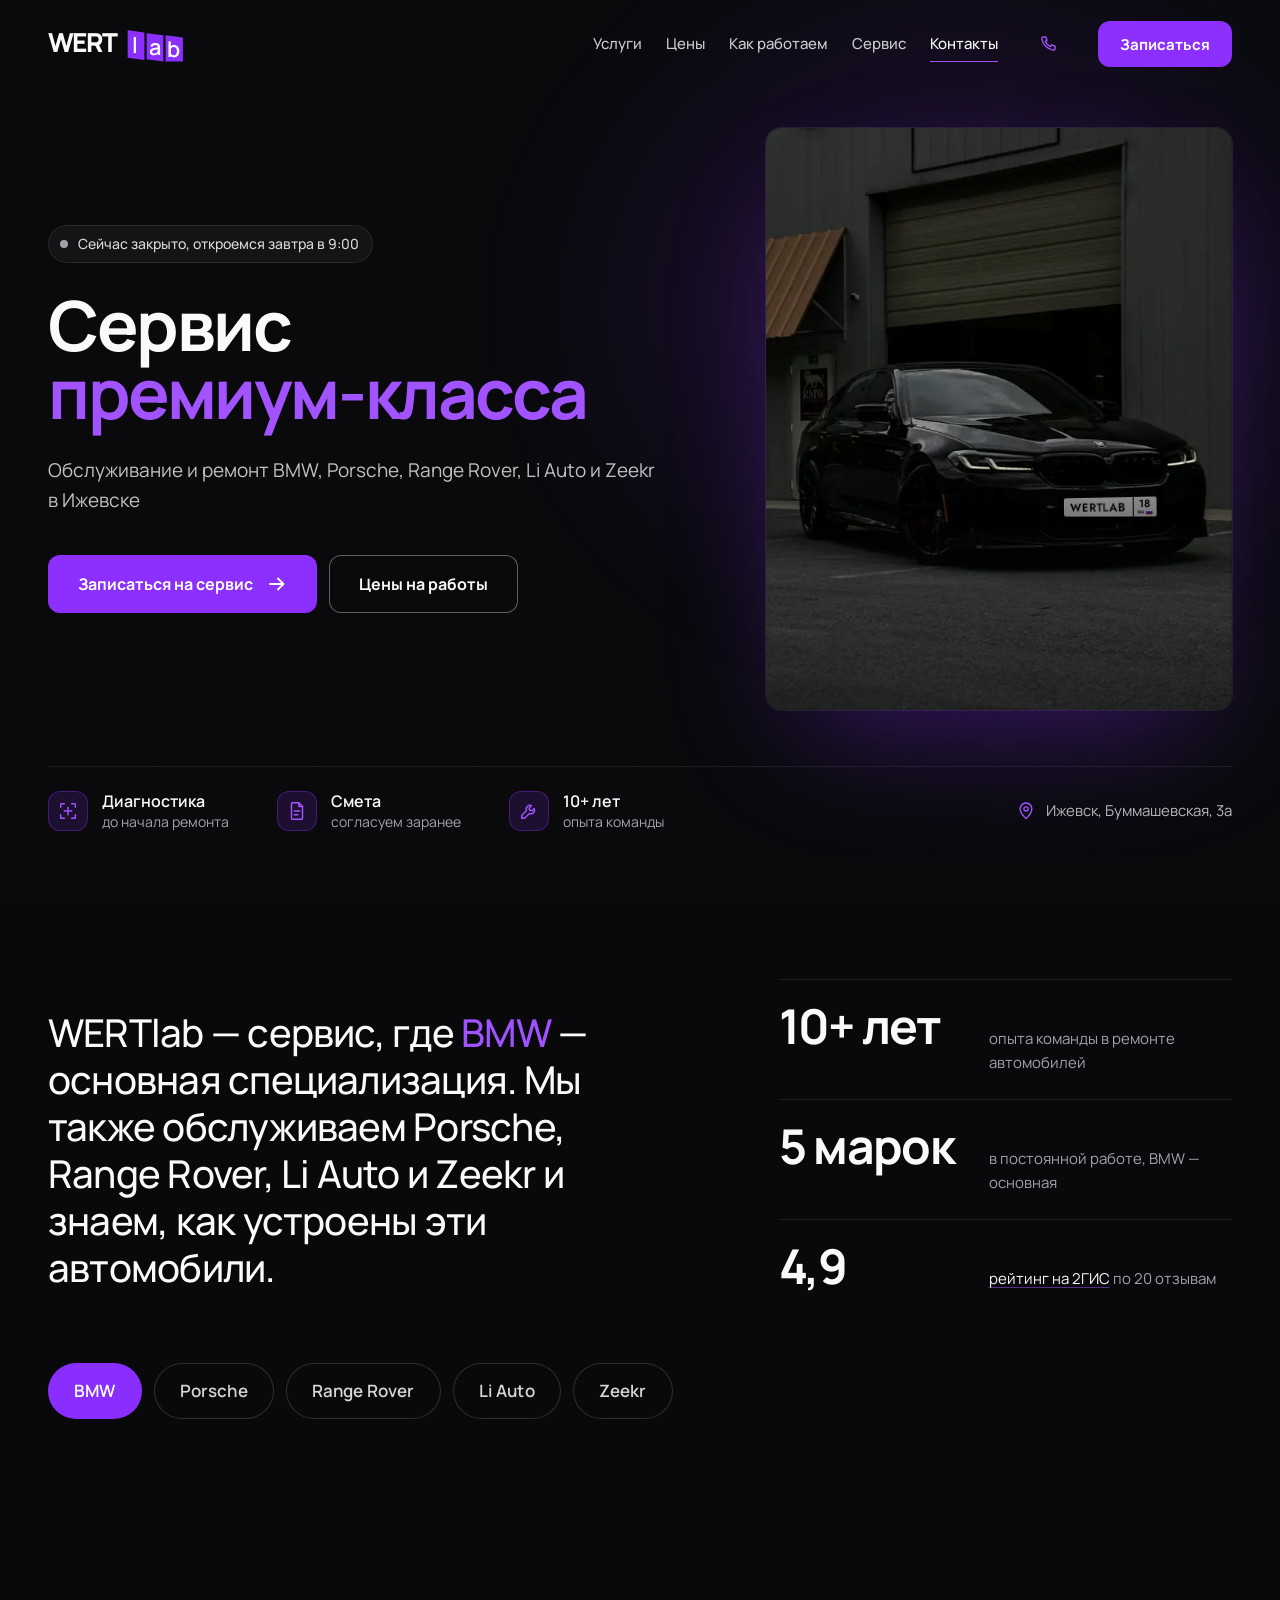
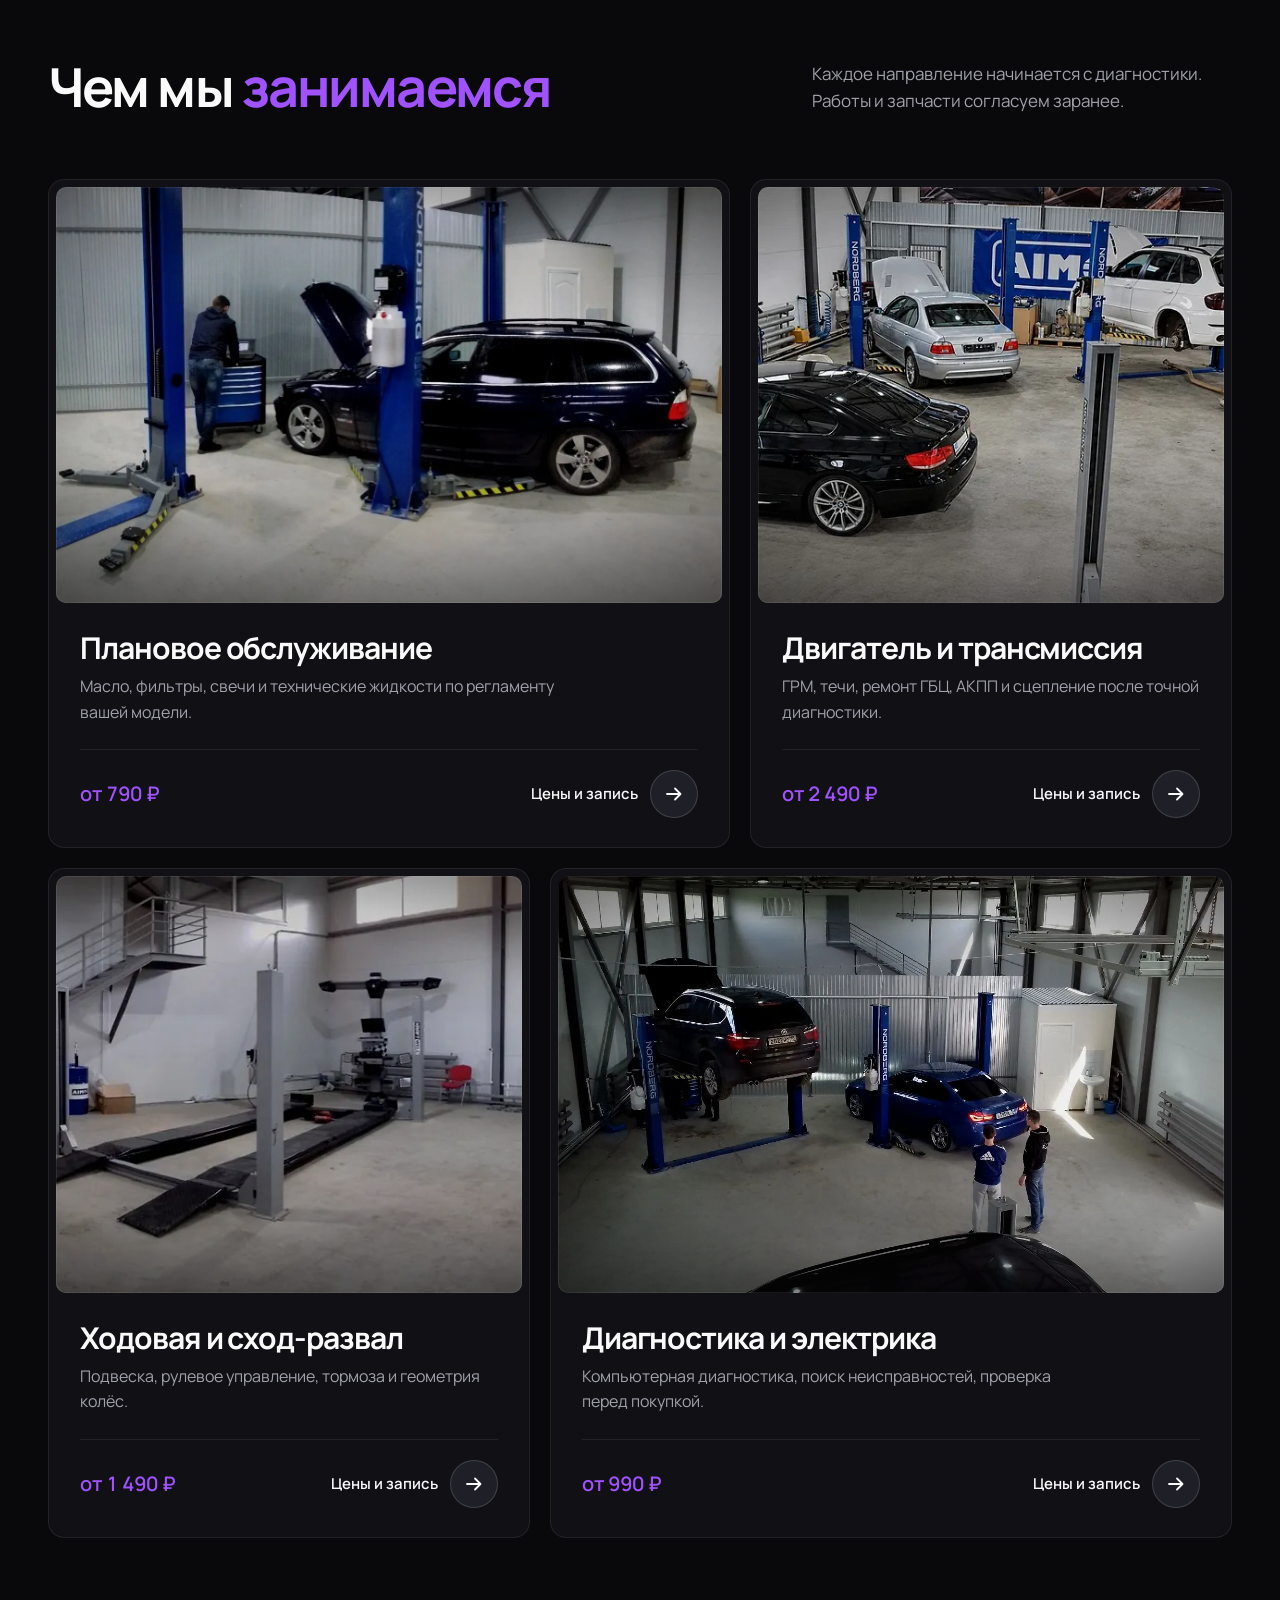
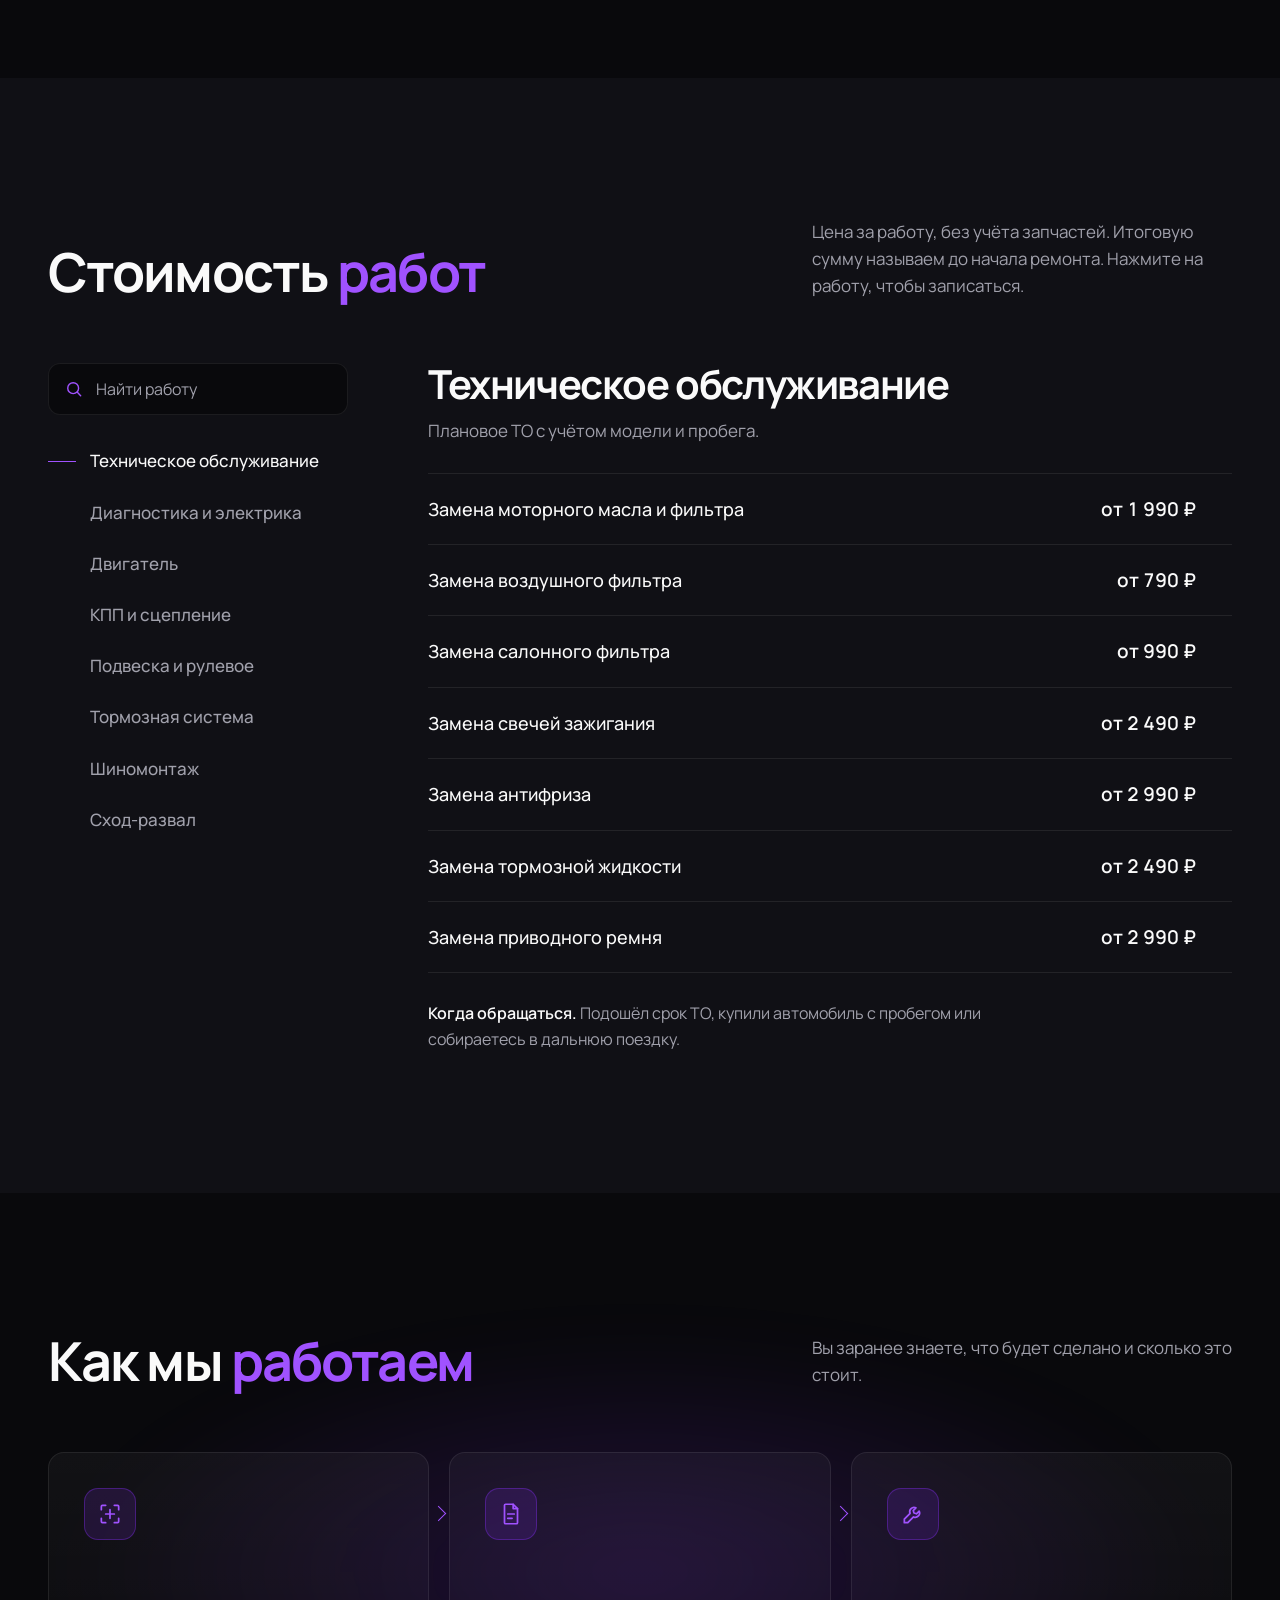
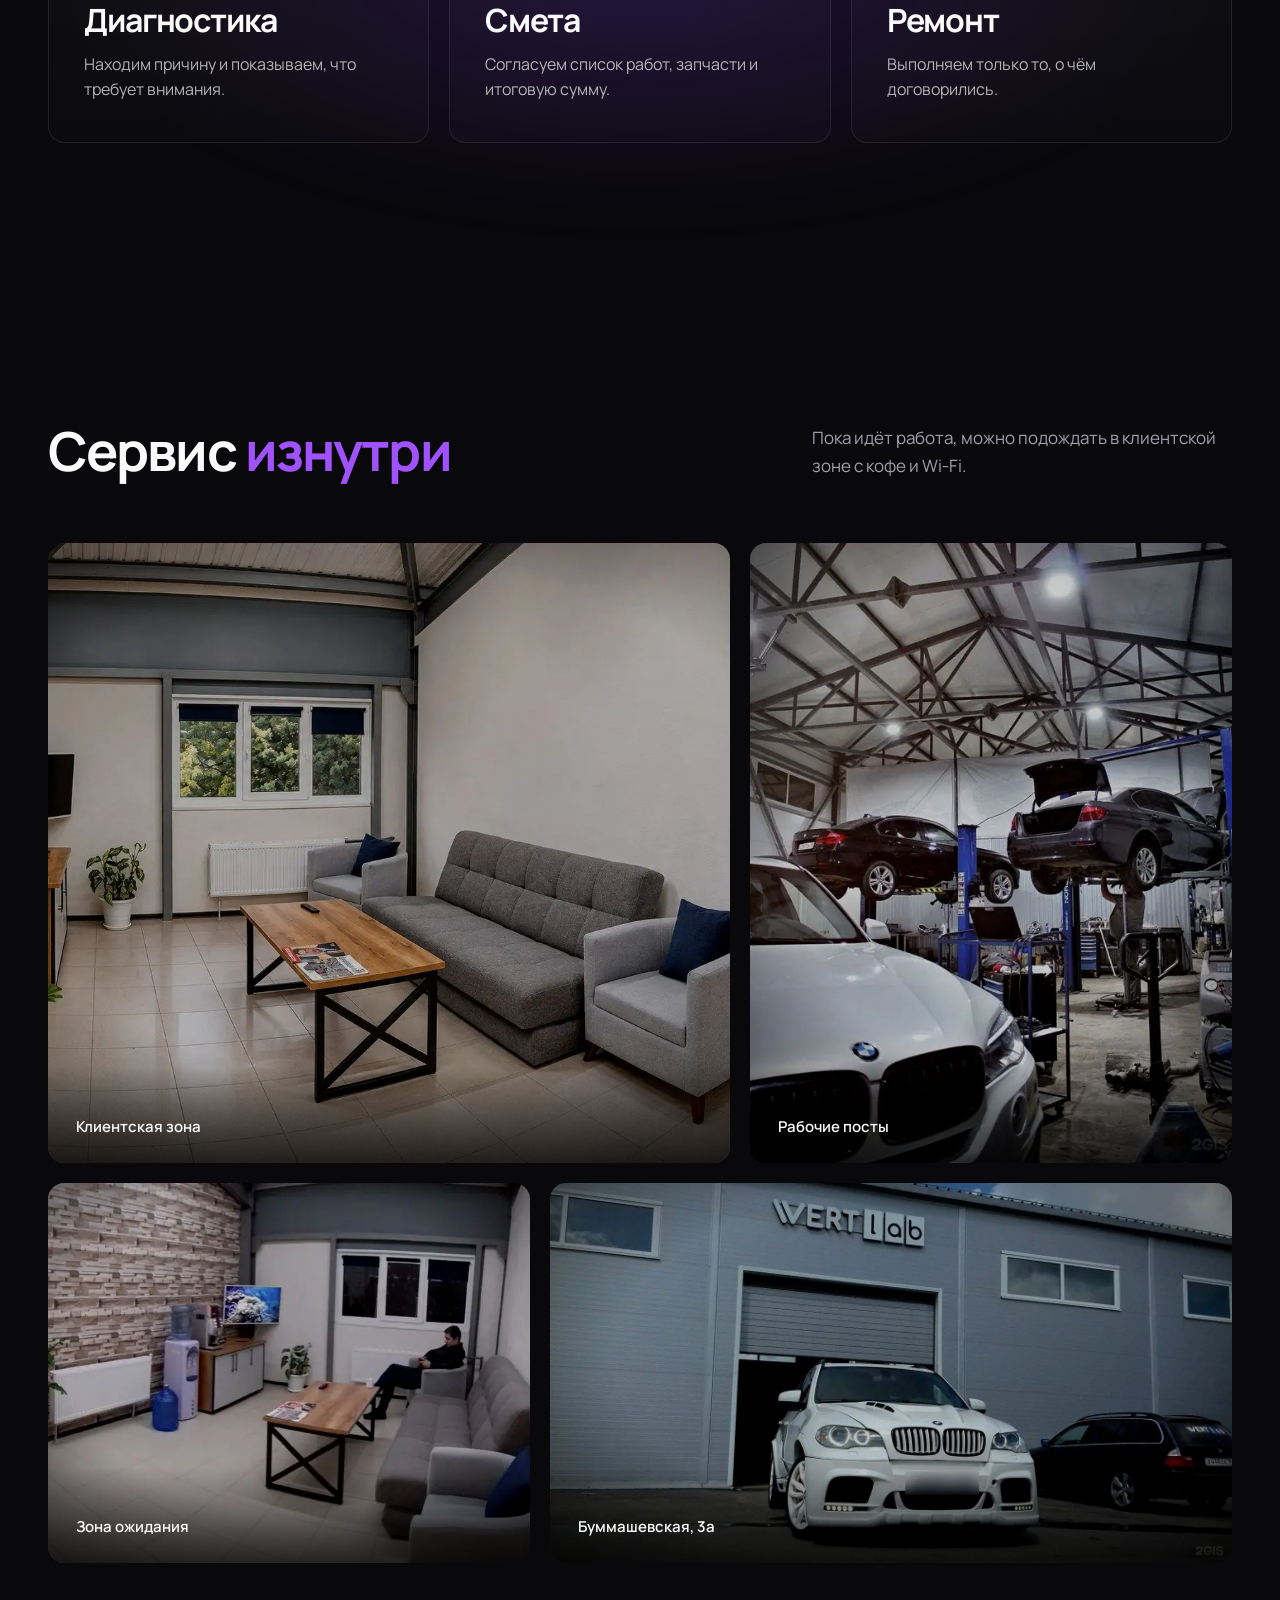
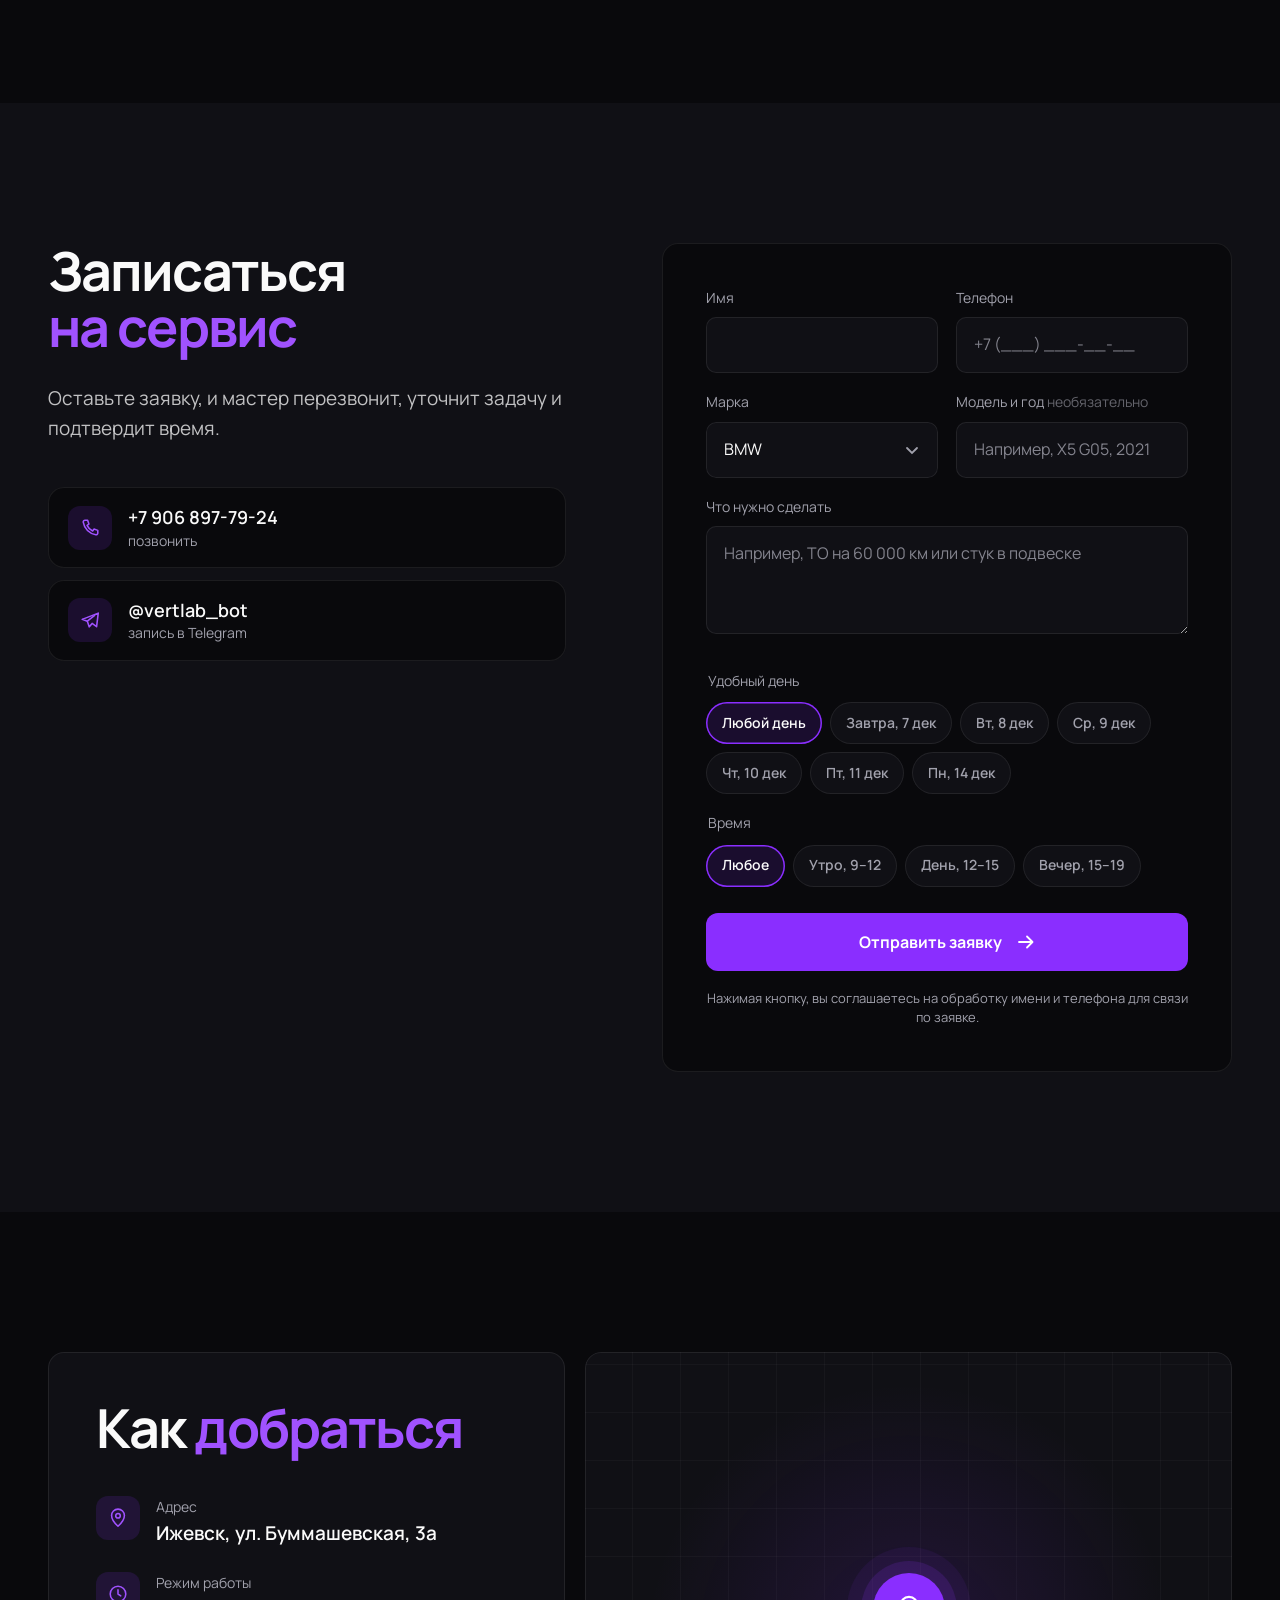
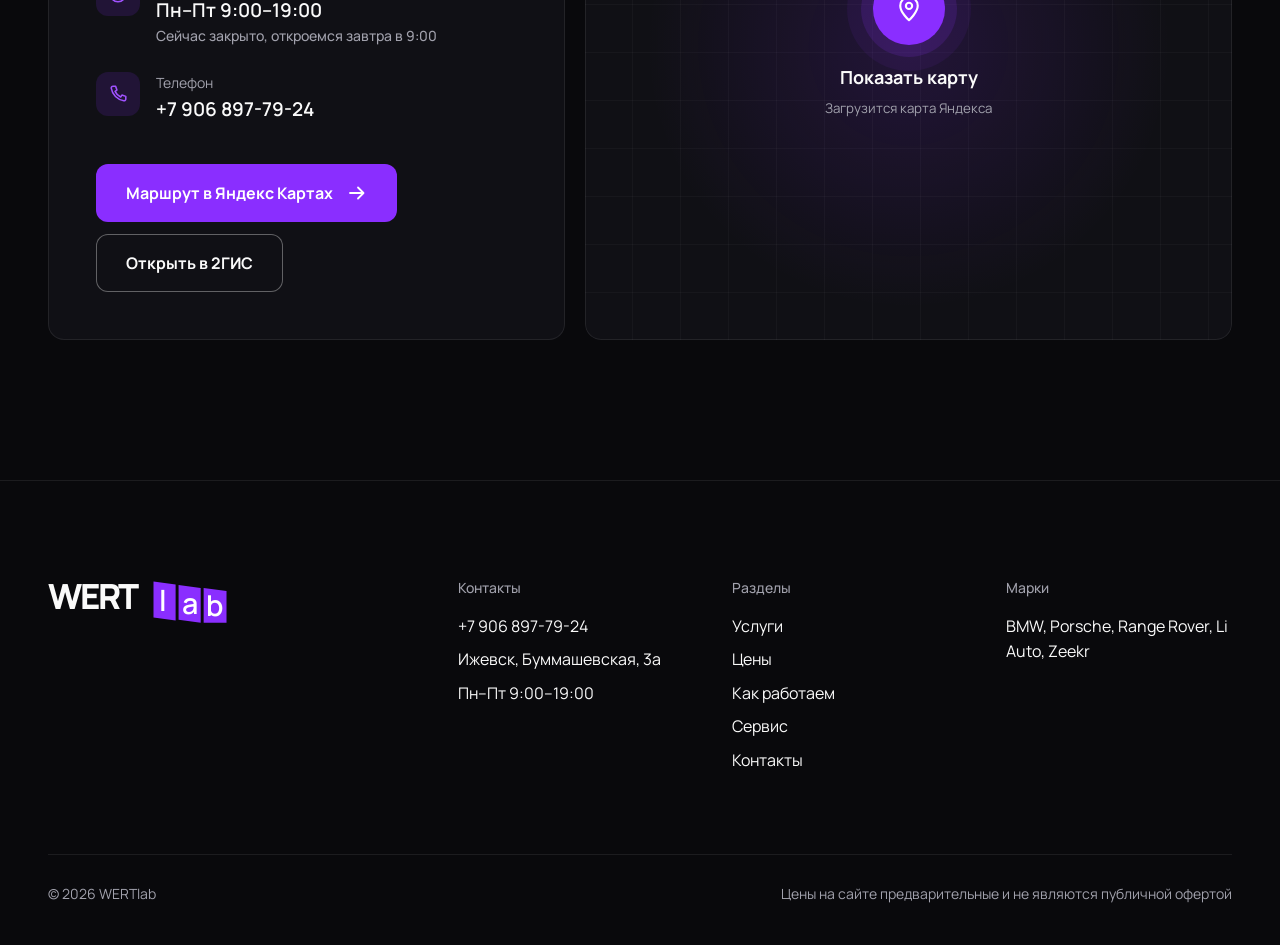
==== commit 9511516a: "Service tiles: photo above text, crisper images; bot cover art Co-Authored-By: Claude Opus 5.5 <nore" ====
--- a/index.html
+++ b/index.html
@@ -16,7 +16,7 @@
 <link rel="preconnect" href="https://fonts.googleapis.com"><link rel="preconnect" href="https://fonts.gstatic.com" crossorigin>
 <link rel="stylesheet" href="https://fonts.googleapis.com/css2?family=Manrope:wght@400;500;600;700;800&family=Jost:wght@600&display=swap">
 <link rel="preload" as="image" href="img/hero-1200.webp" imagesrcset="img/hero-600.webp 600w, img/hero-1200.webp 1200w" imagesizes="(max-width:1100px) 100vw, 560px" fetchpriority="high">
-<link rel="stylesheet" href="site.css?v=mwi1unzl">
+<link rel="stylesheet" href="site.css?v=mwi945hq">
 <script>if(!/[?&]static/.test(location.search))document.documentElement.classList.add('js');if(/tgWebApp/.test(location.hash+location.search)){document.documentElement.classList.add('tg');document.write('<script src="https://telegram.org/js/telegram-web-app.js"><\/script>')}</script>
 <script type="application/ld+json">{"@context":"https://schema.org","@type":"AutoRepair","name":"WERTlab","url":"https://ivanich-neiro.github.io/wertlab-variants/","image":"https://ivanich-neiro.github.io/wertlab-variants/img/og.jpg","telephone":"+79068977924","address":{"@type":"PostalAddress","streetAddress":"ул. Буммашевская, 3а","addressLocality":"Ижевск","addressRegion":"Удмуртская Республика","addressCountry":"RU"},"geo":{"@type":"GeoCoordinates","latitude":56.882068,"longitude":53.226512},"openingHoursSpecification":[{"@type":"OpeningHoursSpecification","dayOfWeek":["Monday","Tuesday","Wednesday","Thursday","Friday"],"opens":"09:00","closes":"19:00"}],"priceRange":"₽₽₽","brand":[{"@type":"Brand","name":"BMW"},{"@type":"Brand","name":"Porsche"},{"@type":"Brand","name":"Range Rover"},{"@type":"Brand","name":"Li Auto"},{"@type":"Brand","name":"Zeekr"}],"sameAs":["https://2gis.ru/izhevsk/firm/70000001037240729"]}</script>
 </head>
@@ -63,10 +63,10 @@
 <section class="section" id="services"><div class="wrap">
 <div class="head rv"><h2>Чем мы <em>занимаемся</em></h2><p>Каждое направление начинается с диагностики. Работы и запчасти согласуем заранее.</p></div>
 <div class="tiles"><a class="tile t0 rv" href="#prices" data-cat="maintenance"><figure class="ph"><img src="img/service-maintenance-720.webp" srcset="img/service-maintenance-720.webp 720w, img/service-maintenance-1440.webp 1440w" sizes="(max-width:760px) 100vw, (max-width:1100px) 50vw, 58vw" alt="Мастер обслуживает BMW 5 серии на подъёмнике" loading="lazy" decoding="async" ></figure>
-<div class="tile-body"><h3>Плановое обслуживание</h3><p>Масло, фильтры, свечи и технические жидкости по регламенту вашей модели.</p><span class="tile-foot"><b>от 790 ₽</b><i><svg class="arr" viewBox="0 0 20 20" aria-hidden="true"><path d="M3 10h13M11 4.5 16.5 10 11 15.5"/></svg></i></span></div></a><a class="tile t1 rv" href="#prices" data-cat="engine"><figure class="ph"><img src="img/service-engine-720.webp" srcset="img/service-engine-720.webp 720w, img/service-engine-1440.webp 1440w" sizes="(max-width:760px) 100vw, (max-width:1100px) 50vw, 42vw" alt="Автомобили BMW на постах ремонта" loading="lazy" decoding="async" ></figure>
-<div class="tile-body"><h3>Двигатель и трансмиссия</h3><p>ГРМ, течи, ремонт ГБЦ, АКПП и сцепление после точной диагностики.</p><span class="tile-foot"><b>от 2 490 ₽</b><i><svg class="arr" viewBox="0 0 20 20" aria-hidden="true"><path d="M3 10h13M11 4.5 16.5 10 11 15.5"/></svg></i></span></div></a><a class="tile t2 rv" href="#prices" data-cat="suspension"><figure class="ph"><img src="img/service-suspension-720.webp" srcset="img/service-suspension-720.webp 720w, img/service-suspension-1440.webp 1440w" sizes="(max-width:760px) 100vw, (max-width:1100px) 50vw, 42vw" alt="Стенд сход-развала" loading="lazy" decoding="async" ></figure>
-<div class="tile-body"><h3>Ходовая и сход-развал</h3><p>Подвеска, рулевое управление, тормоза и геометрия колёс.</p><span class="tile-foot"><b>от 1 490 ₽</b><i><svg class="arr" viewBox="0 0 20 20" aria-hidden="true"><path d="M3 10h13M11 4.5 16.5 10 11 15.5"/></svg></i></span></div></a><a class="tile t3 rv" href="#prices" data-cat="diagnostics"><figure class="ph"><img src="img/service-diagnostics-720.webp" srcset="img/service-diagnostics-720.webp 720w, img/service-diagnostics-1440.webp 1440w" sizes="(max-width:760px) 100vw, (max-width:1100px) 50vw, 58vw" alt="Диагностика автомобиля на подъёмнике" loading="lazy" decoding="async" ></figure>
-<div class="tile-body"><h3>Диагностика и электрика</h3><p>Компьютерная диагностика, поиск неисправностей, проверка перед покупкой.</p><span class="tile-foot"><b>от 990 ₽</b><i><svg class="arr" viewBox="0 0 20 20" aria-hidden="true"><path d="M3 10h13M11 4.5 16.5 10 11 15.5"/></svg></i></span></div></a></div>
+<div class="tile-body"><h3>Плановое обслуживание</h3><p>Масло, фильтры, свечи и технические жидкости по регламенту вашей модели.</p><span class="tile-foot"><b>от 790 ₽</b><span class="tile-go"><span>Цены и запись</span><i><svg class="arr" viewBox="0 0 20 20" aria-hidden="true"><path d="M3 10h13M11 4.5 16.5 10 11 15.5"/></svg></i></span></span></div></a><a class="tile t1 rv" href="#prices" data-cat="engine"><figure class="ph"><img src="img/service-engine-720.webp" srcset="img/service-engine-720.webp 720w, img/service-engine-1440.webp 1440w" sizes="(max-width:760px) 100vw, (max-width:1100px) 50vw, 42vw" alt="Автомобили BMW на постах ремонта" loading="lazy" decoding="async" ></figure>
+<div class="tile-body"><h3>Двигатель и трансмиссия</h3><p>ГРМ, течи, ремонт ГБЦ, АКПП и сцепление после точной диагностики.</p><span class="tile-foot"><b>от 2 490 ₽</b><span class="tile-go"><span>Цены и запись</span><i><svg class="arr" viewBox="0 0 20 20" aria-hidden="true"><path d="M3 10h13M11 4.5 16.5 10 11 15.5"/></svg></i></span></span></div></a><a class="tile t2 rv" href="#prices" data-cat="suspension"><figure class="ph"><img src="img/service-suspension-720.webp" srcset="img/service-suspension-720.webp 720w, img/service-suspension-1440.webp 1440w" sizes="(max-width:760px) 100vw, (max-width:1100px) 50vw, 42vw" alt="Стенд сход-развала" loading="lazy" decoding="async" ></figure>
+<div class="tile-body"><h3>Ходовая и сход-развал</h3><p>Подвеска, рулевое управление, тормоза и геометрия колёс.</p><span class="tile-foot"><b>от 1 490 ₽</b><span class="tile-go"><span>Цены и запись</span><i><svg class="arr" viewBox="0 0 20 20" aria-hidden="true"><path d="M3 10h13M11 4.5 16.5 10 11 15.5"/></svg></i></span></span></div></a><a class="tile t3 rv" href="#prices" data-cat="diagnostics"><figure class="ph"><img src="img/service-diagnostics-720.webp" srcset="img/service-diagnostics-720.webp 720w, img/service-diagnostics-1440.webp 1440w" sizes="(max-width:760px) 100vw, (max-width:1100px) 50vw, 58vw" alt="Диагностика автомобиля на подъёмнике" loading="lazy" decoding="async" ></figure>
+<div class="tile-body"><h3>Диагностика и электрика</h3><p>Компьютерная диагностика, поиск неисправностей, проверка перед покупкой.</p><span class="tile-foot"><b>от 990 ₽</b><span class="tile-go"><span>Цены и запись</span><i><svg class="arr" viewBox="0 0 20 20" aria-hidden="true"><path d="M3 10h13M11 4.5 16.5 10 11 15.5"/></svg></i></span></span></div></a></div>
 </div></section>
 
 <section class="section prices-sec" id="prices"><div class="wrap">
@@ -166,7 +166,7 @@
 <div class="foot-base"><span>© 2026 WERTlab</span><span>Цены на сайте предварительные и не являются публичной офертой</span></div></div></footer>
 
 <div class="dock" id="dock"><a class="btn btn-ghost" href="tel:+79068977924"><svg class="ico" viewBox="0 0 24 24" aria-hidden="true"><path d="M6.6 3.5h2.8l1.4 4.2-2 1.4a12 12 0 0 0 6.1 6.1l1.4-2 4.2 1.4v2.8a2 2 0 0 1-2.2 2A16.6 16.6 0 0 1 4.6 5.7a2 2 0 0 1 2-2.2Z"/></svg><span>Позвонить</span></a><a class="btn" href="#booking"><span>Записаться</span></a></div>
-<script>window.WL={api:"",groups:[{"id":"maintenance","short":"ТО","name":"Техническое обслуживание"},{"id":"diagnostics","short":"Диагностика","name":"Диагностика и электрика"},{"id":"engine","short":"Двигатель","name":"Двигатель"},{"id":"transmission","short":"КПП","name":"КПП и сцепление"},{"id":"suspension","short":"Подвеска","name":"Подвеска и рулевое"},{"id":"brakes","short":"Тормоза","name":"Тормозная система"},{"id":"tires","short":"Шиномонтаж","name":"Шиномонтаж"},{"id":"alignment","short":"Сход-развал","name":"Сход-развал"}],hours:{"1":[9,19],"2":[9,19],"3":[9,19],"4":[9,19],"5":[9,19]},tz:4}</script>
-<script src="site.js?v=mwi1unzl" defer></script>
+<script>window.WL={api:"https://wertlab-bot.aiofm.workers.dev",groups:[{"id":"maintenance","short":"ТО","name":"Техническое обслуживание"},{"id":"diagnostics","short":"Диагностика","name":"Диагностика и электрика"},{"id":"engine","short":"Двигатель","name":"Двигатель"},{"id":"transmission","short":"КПП","name":"КПП и сцепление"},{"id":"suspension","short":"Подвеска","name":"Подвеска и рулевое"},{"id":"brakes","short":"Тормоза","name":"Тормозная система"},{"id":"tires","short":"Шиномонтаж","name":"Шиномонтаж"},{"id":"alignment","short":"Сход-развал","name":"Сход-развал"}],hours:{"1":[9,19],"2":[9,19],"3":[9,19],"4":[9,19],"5":[9,19]},tz:4}</script>
+<script src="site.js?v=mwi945hq" defer></script>
 </body>
 </html>
--- a/site.css
+++ b/site.css
@@ -137,20 +137,22 @@
 
 /* service tiles */
 .tiles{display:grid;grid-template-columns:repeat(12,1fr);gap:20px}
-.tile{position:relative;display:flex;align-items:flex-end;min-height:540px;border-radius:var(--r);overflow:hidden;color:var(--ink);isolation:isolate}
 .t0,.t3{grid-column:span 7}.t1,.t2{grid-column:span 5}
-.tile .ph{position:absolute;inset:0;z-index:-2;border-radius:0}
-.tile:after{content:'';position:absolute;inset:0;z-index:-1;background:linear-gradient(0deg,#09090cf5 0%,#09090c8c 38%,transparent 70%);transition:opacity .5s}
-.tile:before{content:'';position:absolute;inset:0;z-index:3;border-radius:inherit;box-shadow:inset 0 0 0 1px var(--line);transition:box-shadow .4s;pointer-events:none}
-.tile-body{padding:40px;width:100%}
-.tile h3{font-size:34px;line-height:1.08}
-.tile p{margin-top:14px;max-width:26em;color:#fafafabd;font-size:16px}
-.tile-foot{display:flex;align-items:center;justify-content:space-between;margin-top:28px;padding-top:22px;border-top:1px solid #fafafa2e}
+.tile{position:relative;display:flex;flex-direction:column;border-radius:var(--r);overflow:hidden;color:var(--ink);background:var(--s1);box-shadow:inset 0 0 0 1px var(--line);isolation:isolate;transition:transform .6s var(--ease),box-shadow .4s,background .4s}
+.tile .ph{position:relative;inset:auto;z-index:0;flex:1 1 auto;min-height:300px;aspect-ratio:16/10;margin:8px 8px 0;border-radius:calc(var(--r) - 6px)}
+.tile .ph:after{content:'';position:absolute;inset:0;border-radius:inherit;box-shadow:inset 0 0 0 1px #ffffff12;background:linear-gradient(180deg,transparent 62%,#09090c66);pointer-events:none}
+.tile-tag{position:absolute;left:16px;top:16px;z-index:2;padding:7px 13px;border-radius:999px;background:#09090cb8;backdrop-filter:blur(10px);-webkit-backdrop-filter:blur(10px);font-size:14px;font-weight:600;color:var(--ink);box-shadow:inset 0 0 0 1px #ffffff1f}
+.tile-body{padding:28px 32px 30px;width:100%}
+.tile h3{font-size:30px;line-height:1.1}
+.tile p{margin-top:10px;max-width:30em;color:var(--muted);font-size:16px}
+.tile-foot{display:flex;align-items:center;justify-content:space-between;gap:16px;margin-top:24px;padding-top:20px;border-top:1px solid var(--line)}
 .tile-foot b{font-size:20px;font-weight:600;color:var(--accent-hi);font-variant-numeric:tabular-nums}
-.tile-foot i{width:52px;height:52px;border-radius:50%;display:grid;place-items:center;box-shadow:inset 0 0 0 1px #fafafa4d;transition:background .35s,box-shadow .35s,transform .5s var(--ease)}
-@media(hover:hover){.tile:hover .ph img{transform:scale(1.05)}
-.tile:hover:before{box-shadow:inset 0 0 0 1px #8a2eff99}
+.tile-go{display:inline-flex;align-items:center;gap:12px;font-size:15px;font-weight:600;color:var(--ink)}
+.tile-foot i{width:48px;height:48px;border-radius:50%;display:grid;place-items:center;background:var(--s3);box-shadow:inset 0 0 0 1px var(--line2);transition:background .35s,box-shadow .35s,transform .5s var(--ease)}
+@media(hover:hover){.tile:hover{transform:translateY(-4px);background:var(--s2);box-shadow:inset 0 0 0 1px #8a2eff80,0 24px 60px -30px #8a2eff66}
+.tile:hover .ph img{transform:scale(1.045)}
 .tile:hover .tile-foot i{background:var(--accent);box-shadow:none;transform:rotate(-45deg)}}
+.tile:active{transform:scale(.99)}
 .tile:active .tile-foot i{transform:rotate(-45deg) scale(.92)}
 
 /* prices */
@@ -313,7 +315,7 @@
 .pl-tab{flex-shrink:0;padding:11px 18px;font-size:15px;border-radius:999px;box-shadow:inset 0 0 0 1px var(--line);scroll-snap-align:start}
 .pl-tab:before{display:none}
 .pl-tab[aria-selected=true]{box-shadow:inset 0 0 0 1.5px var(--accent);background:var(--accent-lo)}
-.tiles .tile{grid-column:span 6;min-height:460px}
+.tiles .tile{grid-column:span 6}
 .steps{grid-template-columns:1fr;gap:12px}
 .steps li{display:grid;grid-template-columns:auto 1fr;column-gap:24px;padding:28px}
 .step-ico{grid-row:span 2;margin:0}
@@ -351,9 +353,11 @@
 .brands span{padding:11px 18px;font-size:15px}
 .head{margin-bottom:40px}
 .tiles{gap:12px}
-.tiles .tile{grid-column:1/-1;min-height:400px}
-.tile-body{padding:24px}
-.tile h3{font-size:27px}
+.tiles .tile{grid-column:1/-1}
+.tile .ph{min-height:0;margin:6px 6px 0}
+.tile-body{padding:22px 22px 24px}
+.tile h3{font-size:26px}
+.tile-go span{display:none}
 .pl-head h3{font-size:30px}
 .pl-row{flex-wrap:wrap;gap:4px 12px;padding:16px 0}
 .pl-name{flex:1 1 100%;font-size:17px}
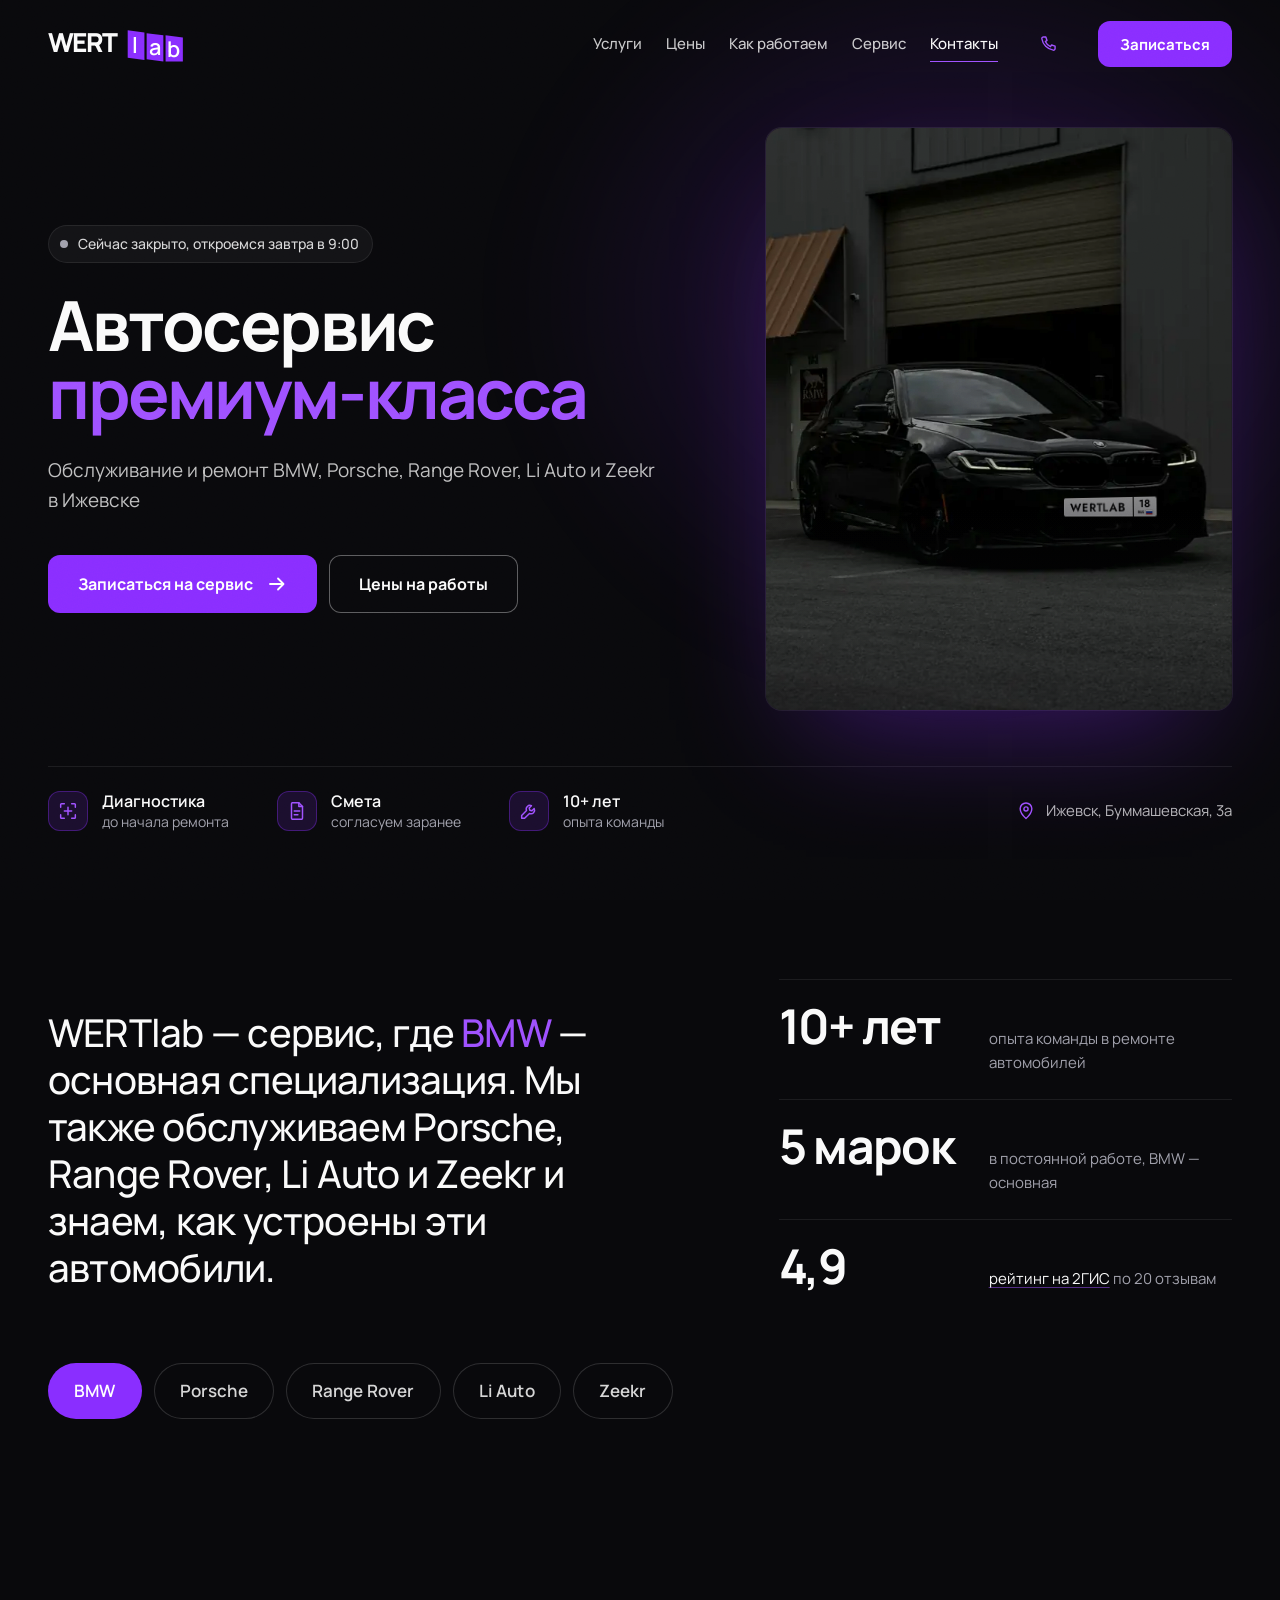
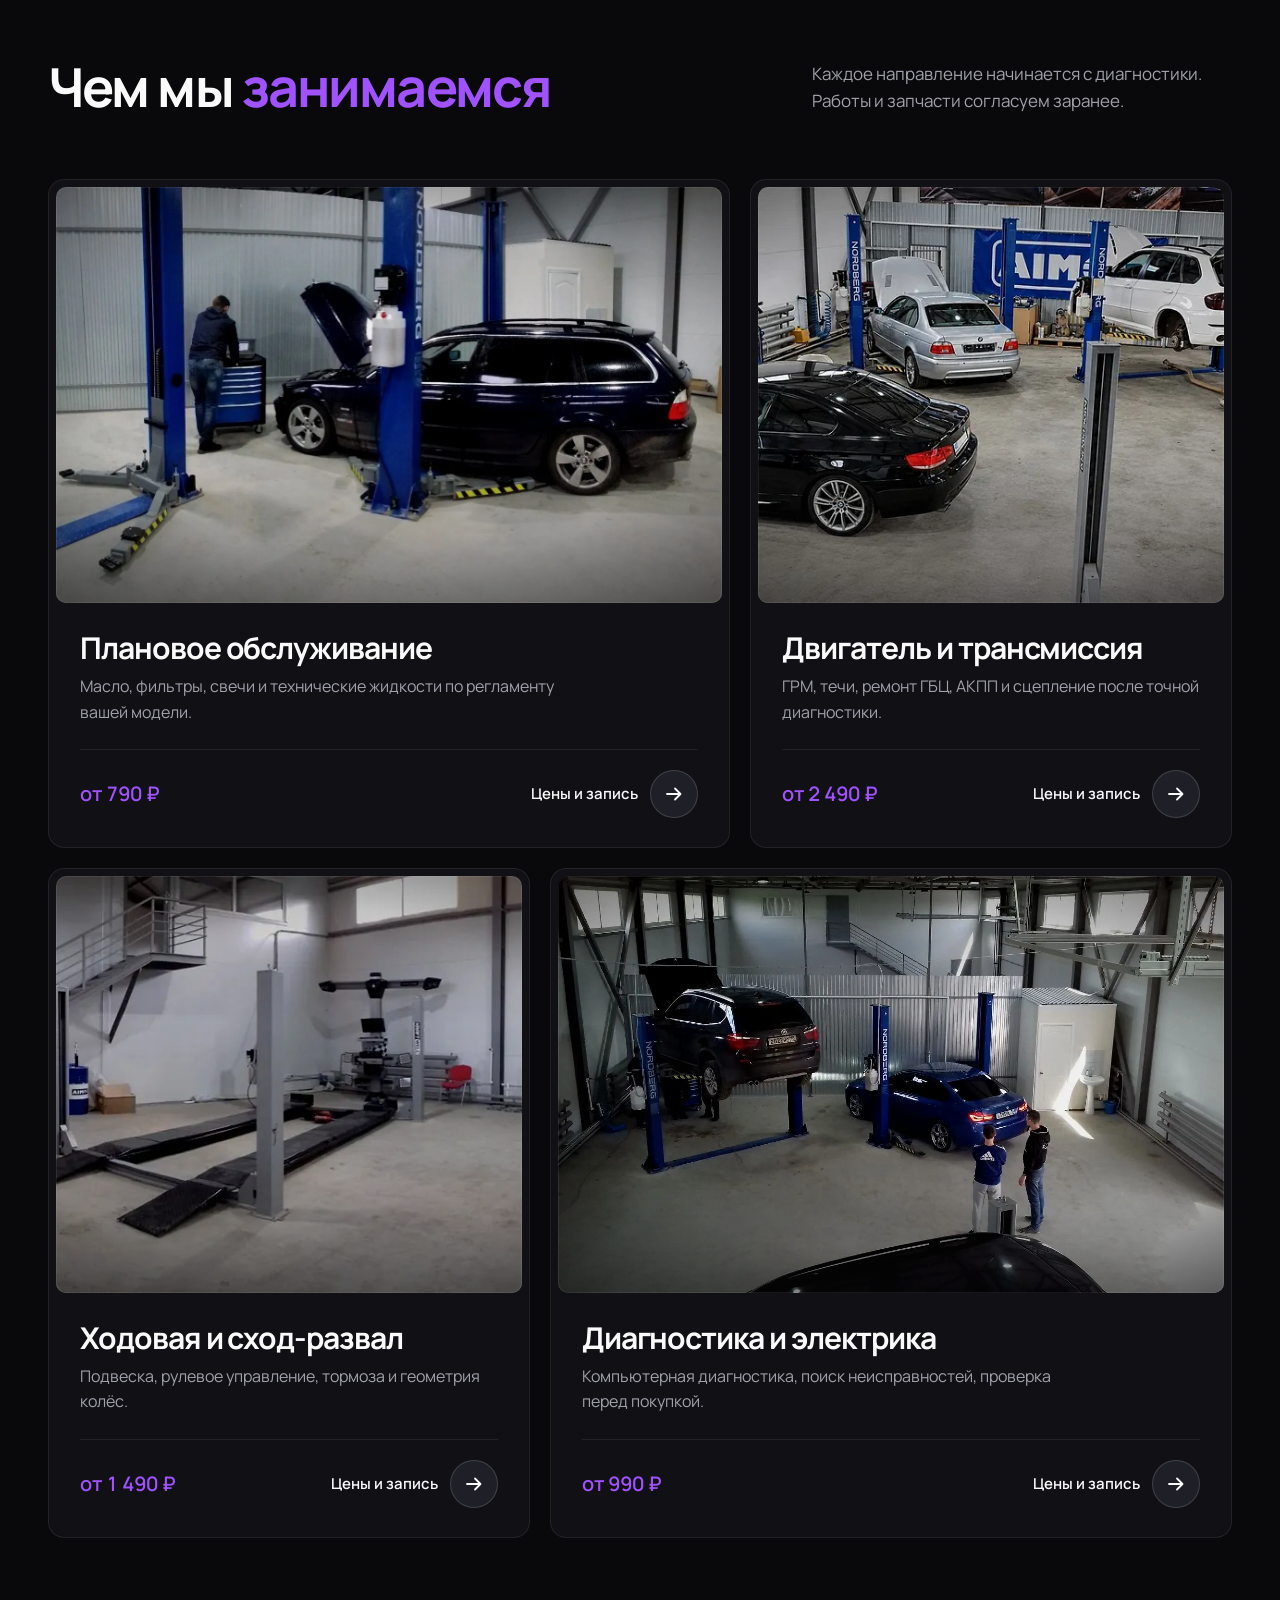
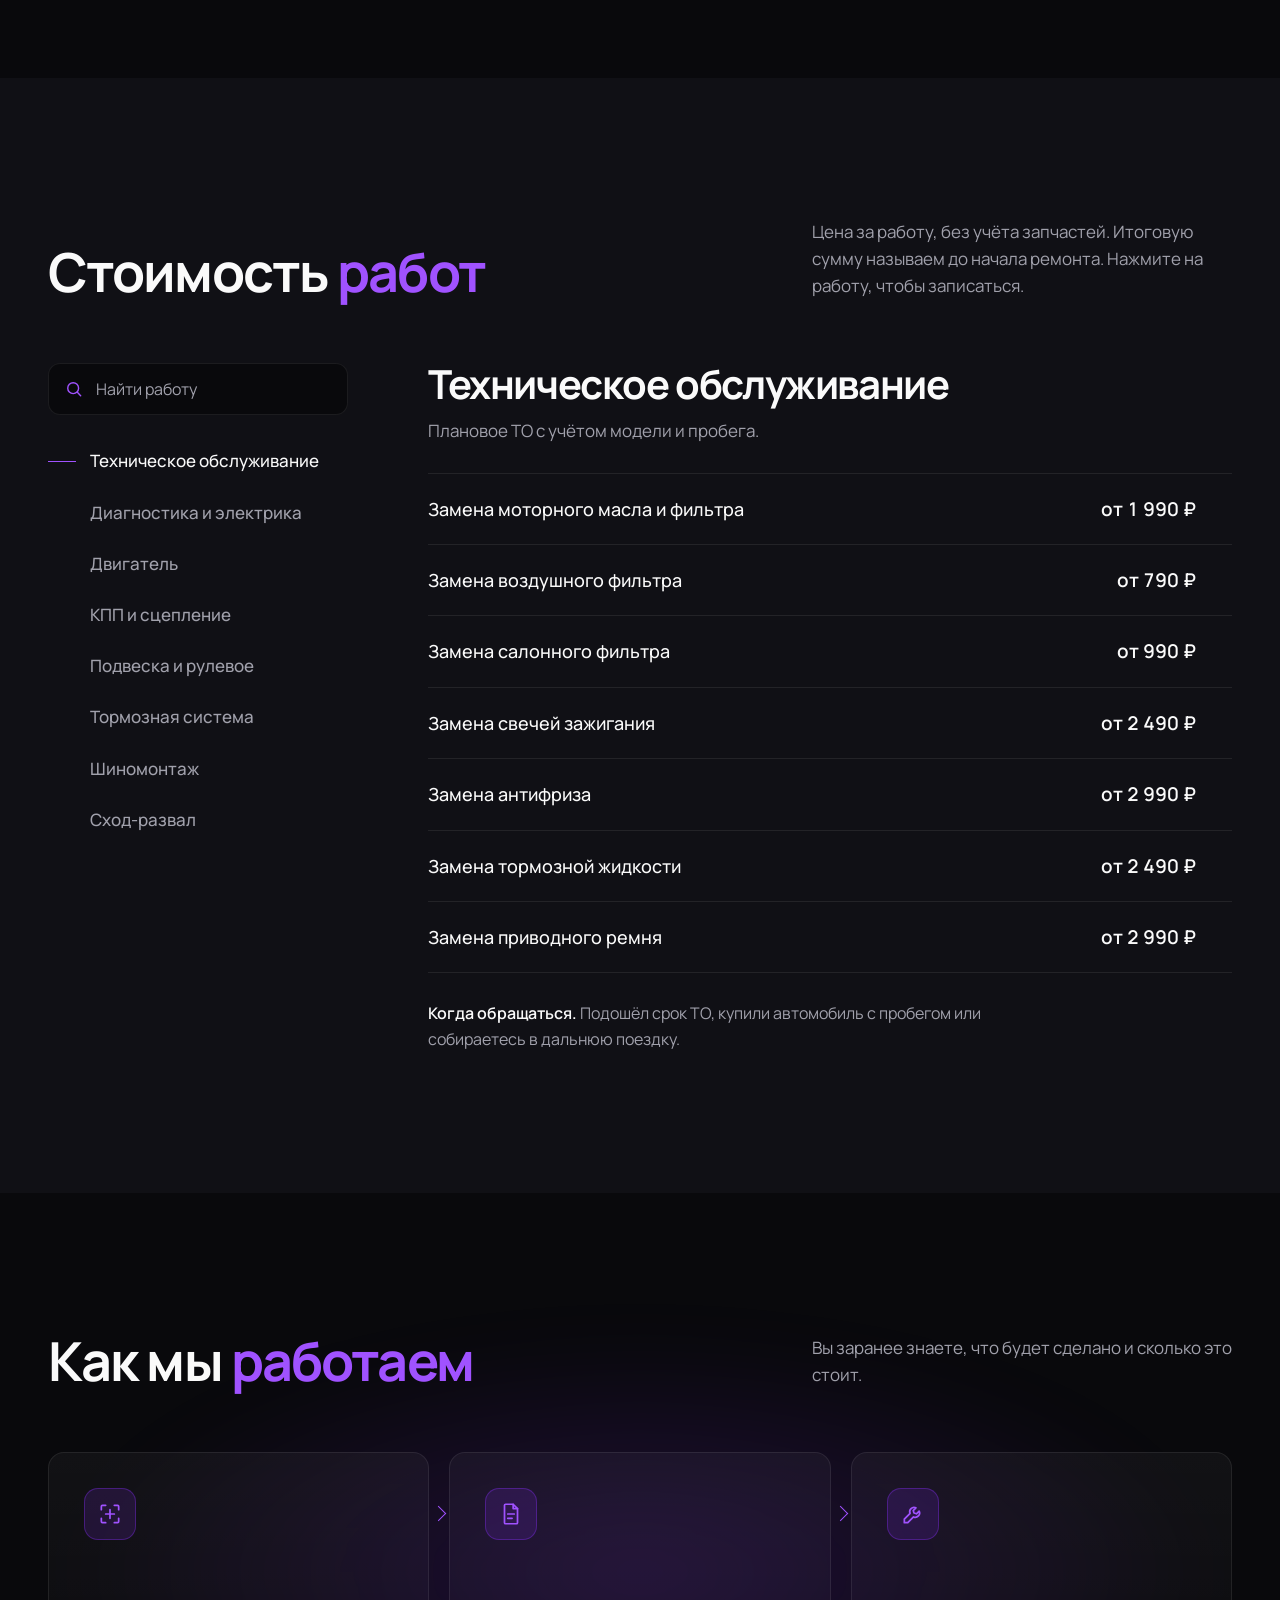
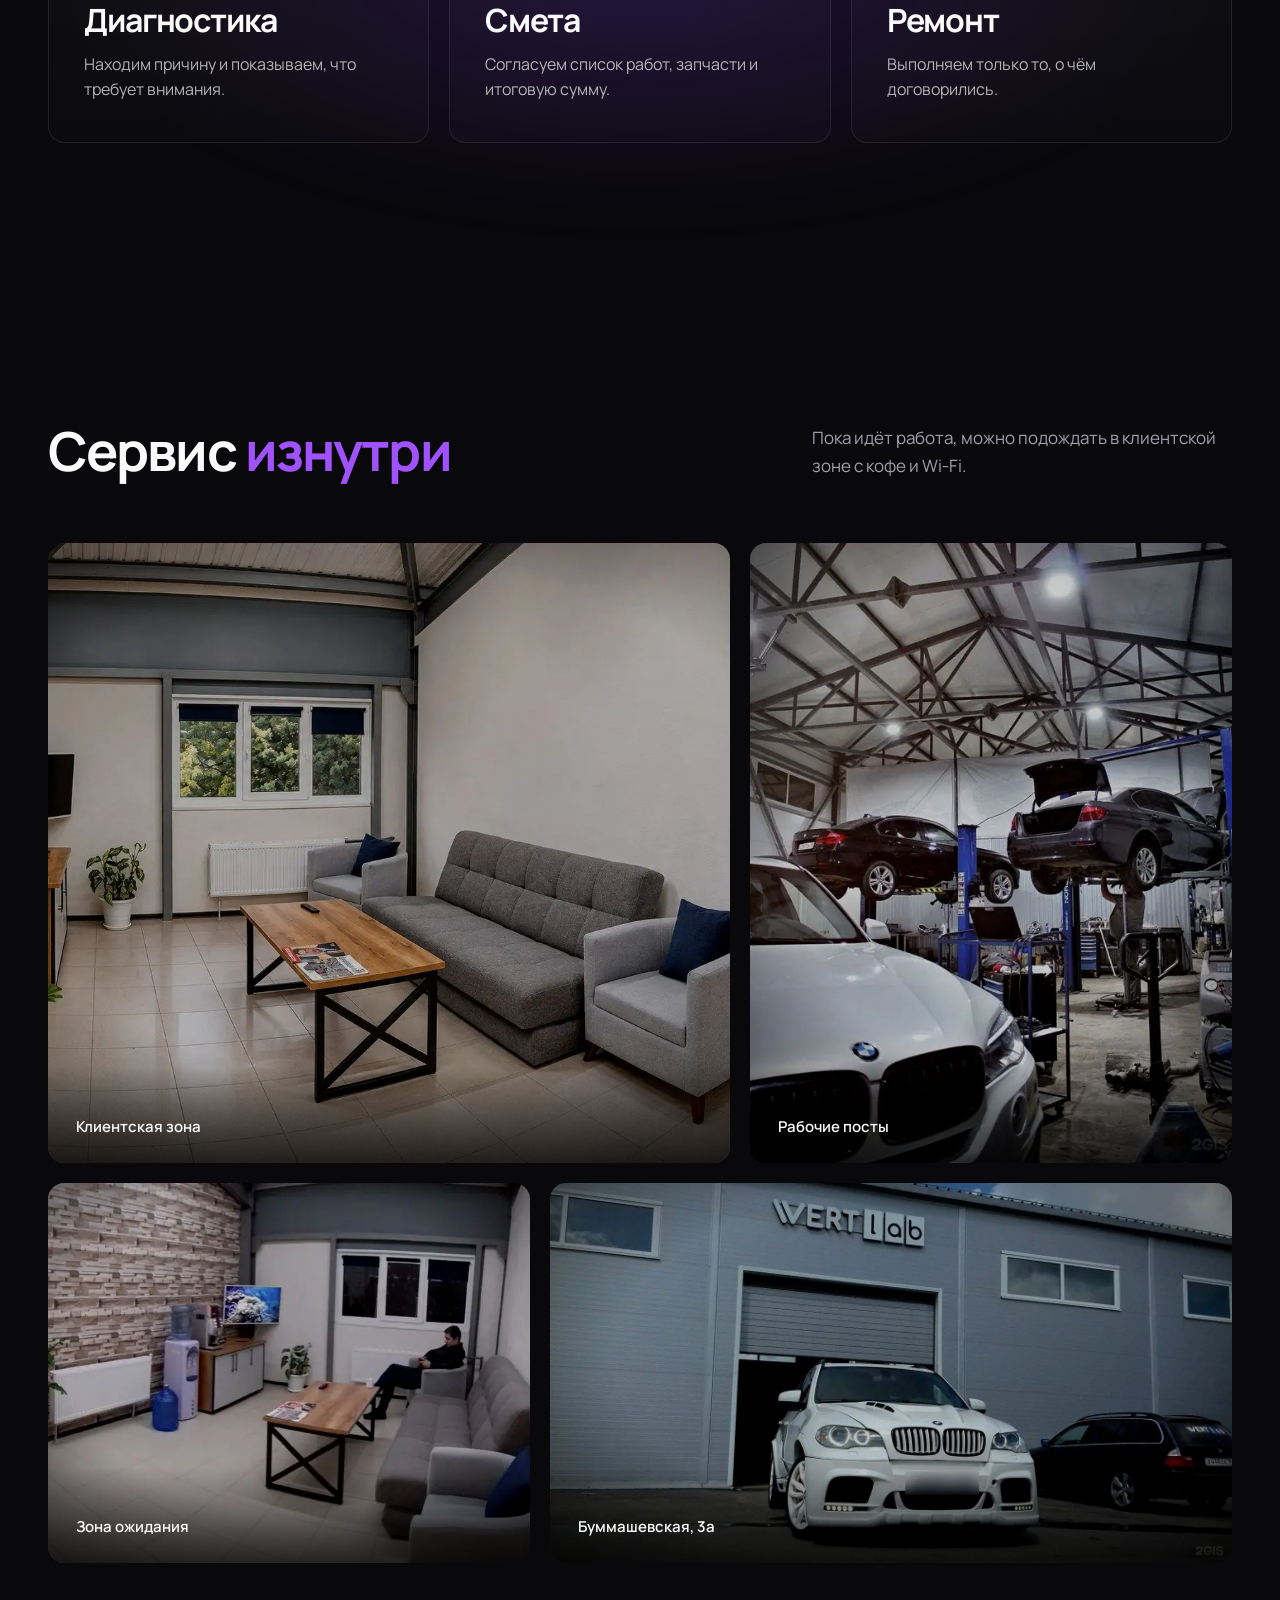
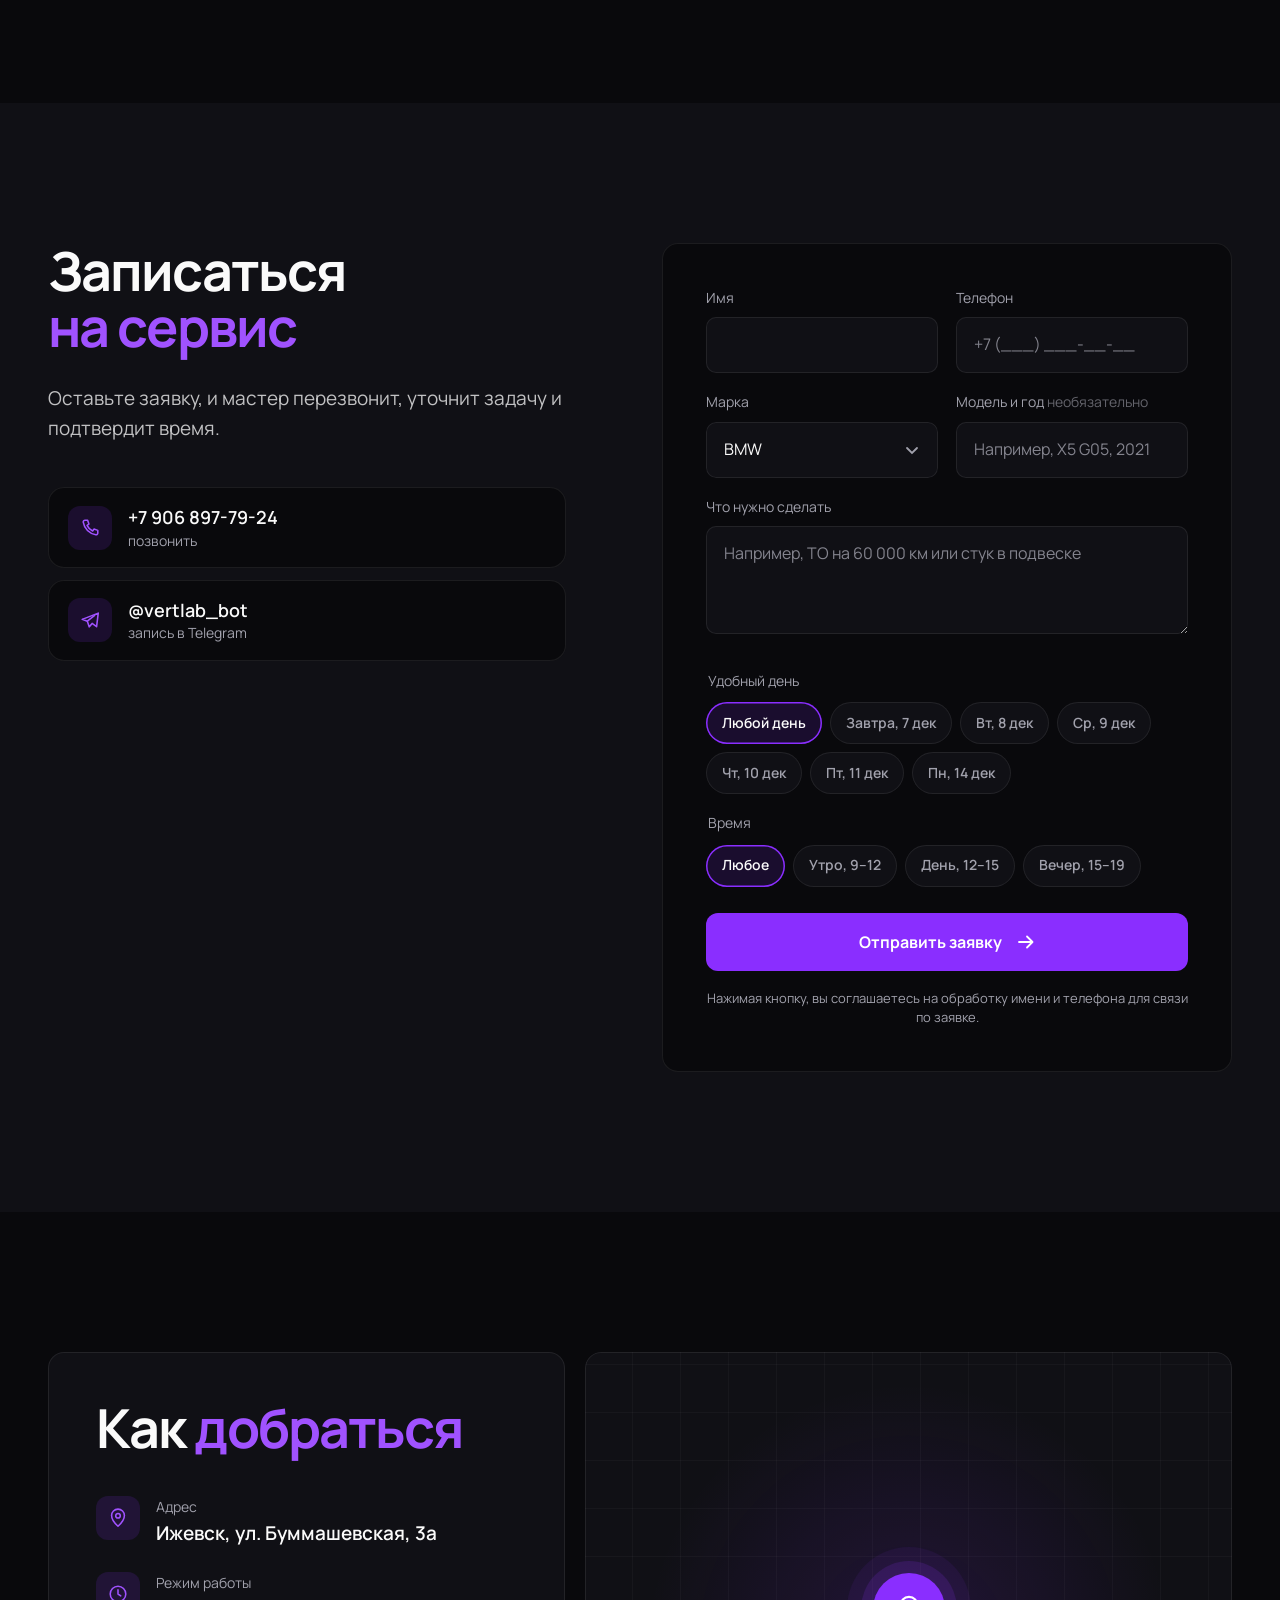
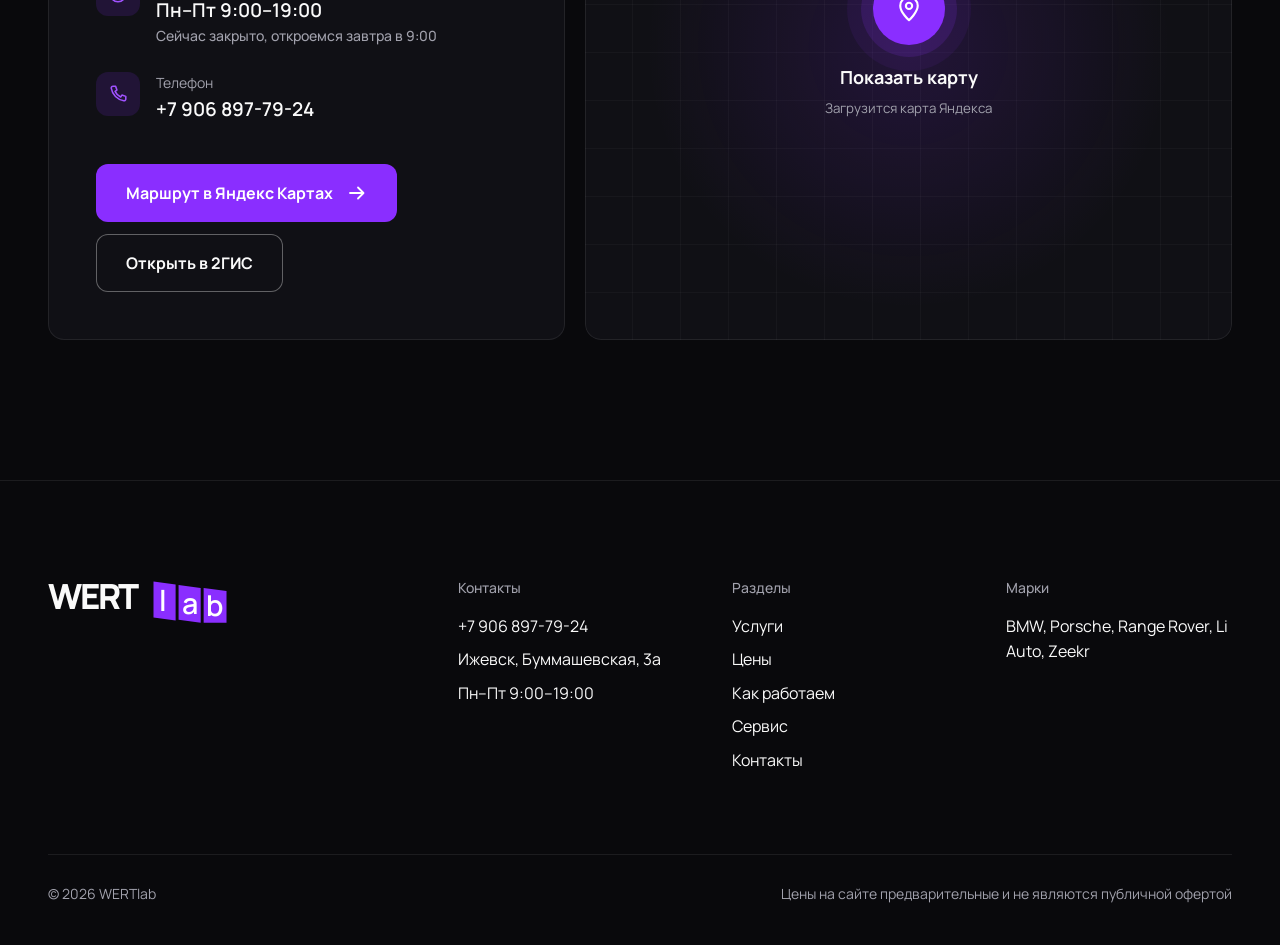
==== commit 26479982: "Bot covers from real WERTlab photos; 'автосервис' wording Co-Authored-By: Claude Opus 5.5 <noreply@a" ====
--- a/index.html
+++ b/index.html
@@ -3,20 +3,20 @@
 <head>
 <meta charset="utf-8">
 <meta name="viewport" content="width=device-width,initial-scale=1,viewport-fit=cover">
-<title>WERTlab — сервис BMW премиум-класса в Ижевске</title>
+<title>WERTlab — автосервис BMW премиум-класса в Ижевске</title>
 <meta name="description" content="Обслуживание и ремонт BMW, Porsche, Range Rover, Li Auto и Zeekr в Ижевске. Диагностика до начала ремонта, смета согласуется заранее. Буммашевская, 3а.">
 <meta name="theme-color" content="#09090c">
 <meta name="color-scheme" content="dark">
 <link rel="canonical" href="https://ivanich-neiro.github.io/wertlab-variants/">
 <meta property="og:type" content="website"><meta property="og:locale" content="ru_RU"><meta property="og:site_name" content="WERTlab">
-<meta property="og:title" content="WERTlab — сервис премиум-класса в Ижевске"><meta property="og:description" content="BMW, Porsche, Range Rover, Li Auto и Zeekr. Диагностика, ТО и ремонт. Запись онлайн и в Telegram.">
+<meta property="og:title" content="WERTlab — автосервис премиум-класса в Ижевске"><meta property="og:description" content="BMW, Porsche, Range Rover, Li Auto и Zeekr. Диагностика, ТО и ремонт. Запись онлайн и в Telegram.">
 <meta property="og:url" content="https://ivanich-neiro.github.io/wertlab-variants/"><meta property="og:image" content="https://ivanich-neiro.github.io/wertlab-variants/img/og.jpg"><meta property="og:image:width" content="1200"><meta property="og:image:height" content="630">
 <meta name="twitter:card" content="summary_large_image">
 <link rel="icon" href="favicon.svg" type="image/svg+xml"><link rel="apple-touch-icon" href="img/icon-180.png">
 <link rel="preconnect" href="https://fonts.googleapis.com"><link rel="preconnect" href="https://fonts.gstatic.com" crossorigin>
 <link rel="stylesheet" href="https://fonts.googleapis.com/css2?family=Manrope:wght@400;500;600;700;800&family=Jost:wght@600&display=swap">
 <link rel="preload" as="image" href="img/hero-1200.webp" imagesrcset="img/hero-600.webp 600w, img/hero-1200.webp 1200w" imagesizes="(max-width:1100px) 100vw, 560px" fetchpriority="high">
-<link rel="stylesheet" href="site.css?v=mwi945hq">
+<link rel="stylesheet" href="site.css?v=mwicpemo">
 <script>if(!/[?&]static/.test(location.search))document.documentElement.classList.add('js');if(/tgWebApp/.test(location.hash+location.search)){document.documentElement.classList.add('tg');document.write('<script src="https://telegram.org/js/telegram-web-app.js"><\/script>')}</script>
 <script type="application/ld+json">{"@context":"https://schema.org","@type":"AutoRepair","name":"WERTlab","url":"https://ivanich-neiro.github.io/wertlab-variants/","image":"https://ivanich-neiro.github.io/wertlab-variants/img/og.jpg","telephone":"+79068977924","address":{"@type":"PostalAddress","streetAddress":"ул. Буммашевская, 3а","addressLocality":"Ижевск","addressRegion":"Удмуртская Республика","addressCountry":"RU"},"geo":{"@type":"GeoCoordinates","latitude":56.882068,"longitude":53.226512},"openingHoursSpecification":[{"@type":"OpeningHoursSpecification","dayOfWeek":["Monday","Tuesday","Wednesday","Thursday","Friday"],"opens":"09:00","closes":"19:00"}],"priceRange":"₽₽₽","brand":[{"@type":"Brand","name":"BMW"},{"@type":"Brand","name":"Porsche"},{"@type":"Brand","name":"Range Rover"},{"@type":"Brand","name":"Li Auto"},{"@type":"Brand","name":"Zeekr"}],"sameAs":["https://2gis.ru/izhevsk/firm/70000001037240729"]}</script>
 </head>
@@ -40,7 +40,7 @@
 <section class="hero" id="top"><div class="wrap hero-grid">
 <div class="hero-copy">
 <p class="status rv" data-status><i></i><span>Пн–Пт 9:00–19:00</span></p>
-<h1 class="rv">Сервис<br><em>премиум-класса</em></h1>
+<h1 class="rv">Автосервис<br><em>премиум-класса</em></h1>
 <p class="lead rv">Обслуживание и ремонт BMW, Porsche, Range Rover, Li Auto и Zeekr в Ижевске</p>
 <div class="actions rv"><a class="btn" href="#booking"><span>Записаться на сервис</span><svg class="arr" viewBox="0 0 20 20" aria-hidden="true"><path d="M3 10h13M11 4.5 16.5 10 11 15.5"/></svg></a><a class="btn btn-ghost" href="#prices"><span>Цены на работы</span></a></div>
 </div>
@@ -167,6 +167,6 @@
 
 <div class="dock" id="dock"><a class="btn btn-ghost" href="tel:+79068977924"><svg class="ico" viewBox="0 0 24 24" aria-hidden="true"><path d="M6.6 3.5h2.8l1.4 4.2-2 1.4a12 12 0 0 0 6.1 6.1l1.4-2 4.2 1.4v2.8a2 2 0 0 1-2.2 2A16.6 16.6 0 0 1 4.6 5.7a2 2 0 0 1 2-2.2Z"/></svg><span>Позвонить</span></a><a class="btn" href="#booking"><span>Записаться</span></a></div>
 <script>window.WL={api:"https://wertlab-bot.aiofm.workers.dev",groups:[{"id":"maintenance","short":"ТО","name":"Техническое обслуживание"},{"id":"diagnostics","short":"Диагностика","name":"Диагностика и электрика"},{"id":"engine","short":"Двигатель","name":"Двигатель"},{"id":"transmission","short":"КПП","name":"КПП и сцепление"},{"id":"suspension","short":"Подвеска","name":"Подвеска и рулевое"},{"id":"brakes","short":"Тормоза","name":"Тормозная система"},{"id":"tires","short":"Шиномонтаж","name":"Шиномонтаж"},{"id":"alignment","short":"Сход-развал","name":"Сход-развал"}],hours:{"1":[9,19],"2":[9,19],"3":[9,19],"4":[9,19],"5":[9,19]},tz:4}</script>
-<script src="site.js?v=mwi945hq" defer></script>
+<script src="site.js?v=mwicpemo" defer></script>
 </body>
 </html>
